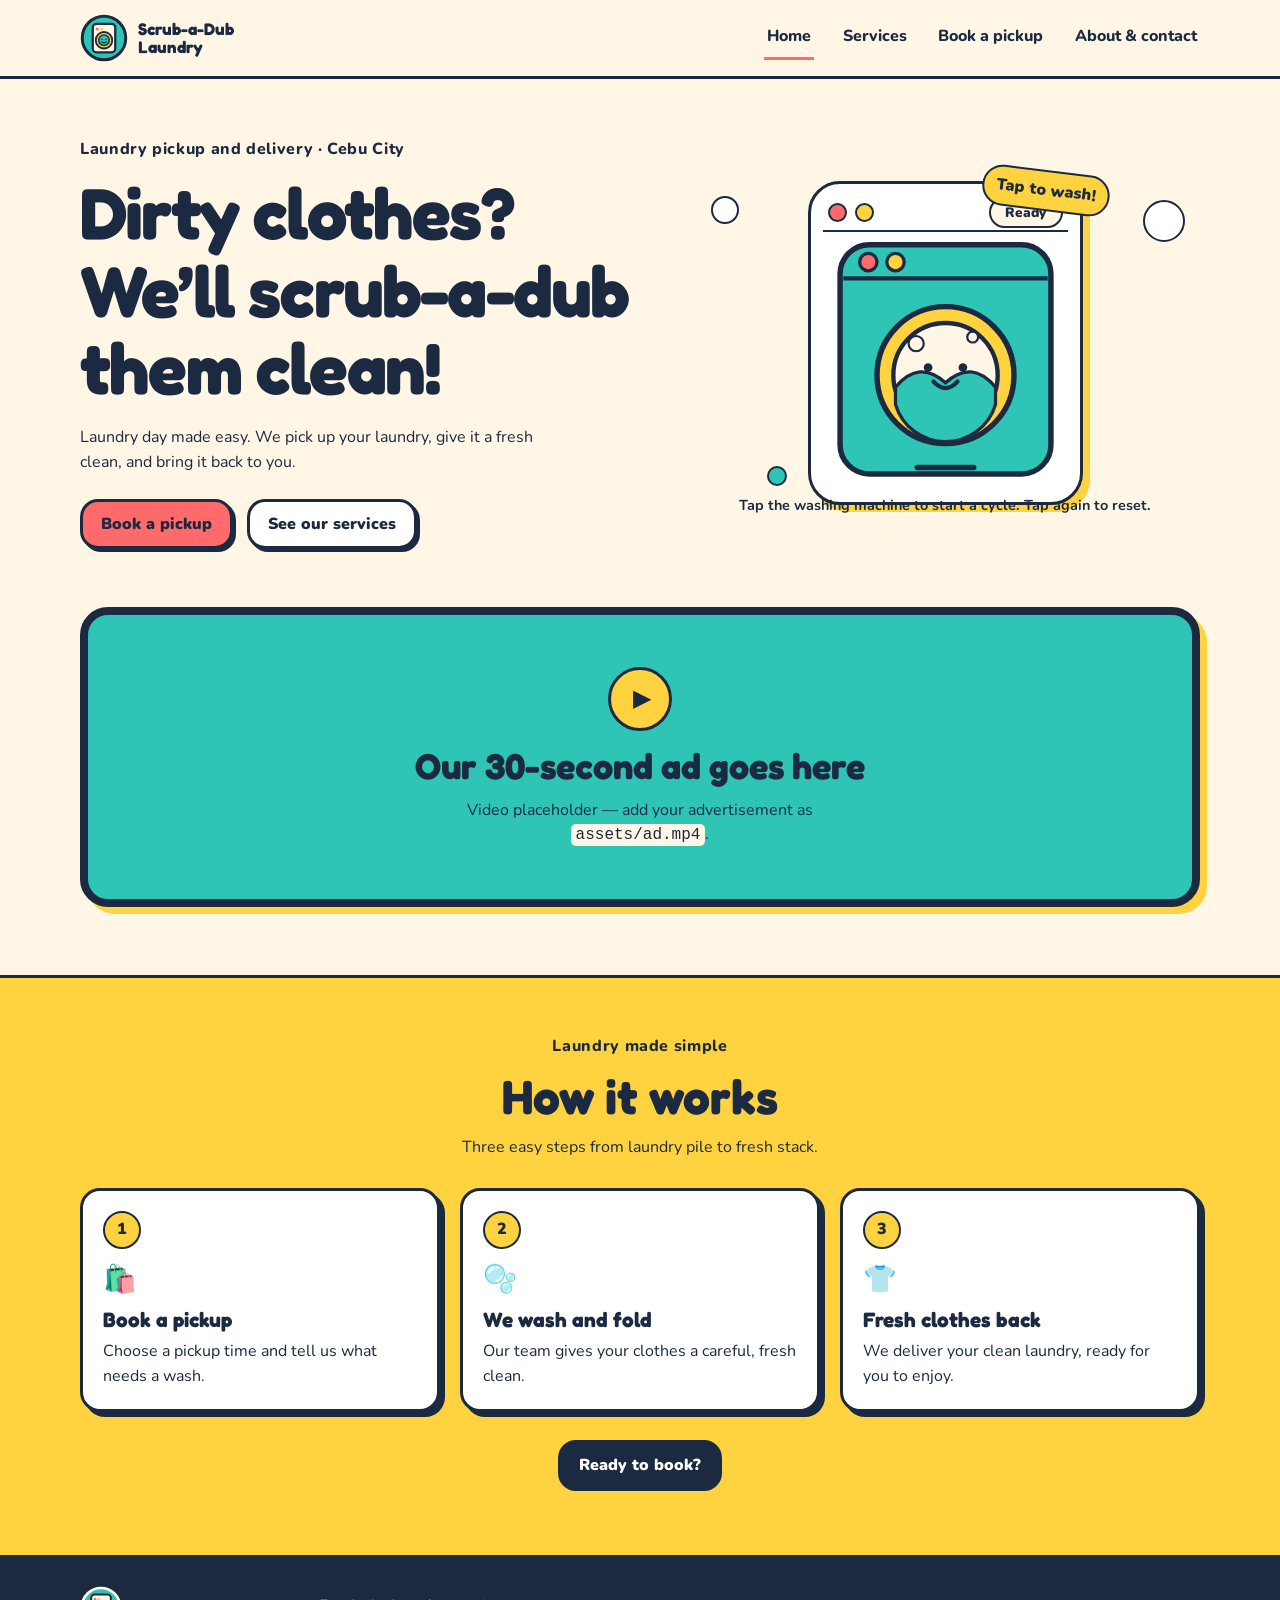
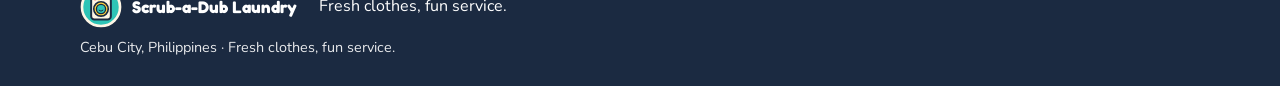
==== index.html @ 67db7f0e "added services page and the feature live price calculator" ====
<!doctype html>
<html lang="en">
<head>
  <meta charset="utf-8">
  <meta name="viewport" content="width=device-width, initial-scale=1">
  <meta name="theme-color" content="#fff6e5">
  <meta name="description" content="Laundry pickup and delivery in Cebu City. Fresh clothes, fun service.">
  <title>Scrub-a-Dub Laundry | Fresh clothes, fun service</title>
  <link rel="icon" href="assets/logo.svg" type="image/svg+xml">
  <link rel="preconnect" href="https://fonts.googleapis.com">
  <link rel="preconnect" href="https://fonts.gstatic.com" crossorigin>
  <link href="https://fonts.googleapis.com/css2?family=Fredoka:wght@500;600;700&family=Nunito:wght@400;600;700;800&display=swap" rel="stylesheet">
  <link rel="stylesheet" href="style.css">
  <link rel="stylesheet" href="https://pyscript.net/releases/2026.7.3/core.css">
  <script type="module" src="https://pyscript.net/releases/2026.7.3/core.js"></script>
</head>
<body>
  <a class="skip-link" href="#main">Skip to main content</a>
  <header class="site-header">
    <nav class="nav-wrap" aria-label="Main navigation">
      <a class="brand" href="index.html" aria-label="Scrub-a-Dub Laundry home">
        <svg class="brand-logo" viewBox="0 0 64 64" role="img" aria-labelledby="logo-title">
          <title id="logo-title">Smiling washing machine in a bubble</title>
          <circle cx="32" cy="32" r="29" fill="#2EC4B6" stroke="#1B2A41" stroke-width="4"/>
          <rect x="17" y="13" width="30" height="38" rx="5" fill="#FFF6E5" stroke="#1B2A41" stroke-width="3"/>
          <circle cx="23" cy="20" r="2" fill="#FF6B6B"/>
          <circle cx="29" cy="20" r="2" fill="#FFD23F"/>
          <circle cx="32" cy="35" r="11" fill="#FFD23F" stroke="#1B2A41" stroke-width="2.5"/>
          <circle cx="32" cy="35" r="7" fill="#2EC4B6" stroke="#1B2A41" stroke-width="2"/>
          <circle cx="29.5" cy="34" r="1" fill="#1B2A41"/><circle cx="34.5" cy="34" r="1" fill="#1B2A41"/>
          <path d="M29 37q3 3 6 0" fill="none" stroke="#1B2A41" stroke-width="1.5" stroke-linecap="round"/>
        </svg>
        <span>Scrub-a-Dub<br>Laundry</span>
      </a>
      <ul class="nav-links">
        <li><a class="current" aria-current="page" href="index.html">Home</a></li>
        <li><a href="services.html">Services</a></li>
        <li><a href="order.html">Book a pickup</a></li>
        <li><a href="about.html">About &amp; contact</a></li>
      </ul>
    </nav>
  </header>

  <main id="main">
    <section class="hero page-shell" aria-labelledby="hero-title">
      <div class="hero-copy">
        <p class="eyebrow">Laundry pickup and delivery · Cebu City</p>
        <h1 id="hero-title">Dirty clothes?<br>We’ll scrub-a-dub<br>them clean!</h1>
        <p class="hero-description">Laundry day made easy. We pick up your laundry, give it a fresh clean, and bring it back to you.</p>
        <div class="button-row">
          <a class="button button-coral" href="order.html">Book a pickup</a>
          <a class="button button-light" href="services.html">See our services</a>
        </div>
      </div>

      <div class="washer-area">
        <span class="bubble bubble-one" aria-hidden="true"></span>
        <span class="bubble bubble-two" aria-hidden="true"></span>
        <button class="washer-button" id="washer-button" type="button" aria-describedby="washer-help">
          <span class="washer-top"><span class="washer-dot dot-coral"></span><span class="washer-dot dot-yellow"></span><span class="washer-status" id="washer-status" aria-live="polite">Ready</span></span>
          <svg class="washer-art" viewBox="0 0 220 230" aria-hidden="true">
            <rect x="13" y="8" width="194" height="211" rx="27" fill="#2EC4B6" stroke="#1B2A41" stroke-width="5"/>
            <path d="M16 39h188" stroke="#1B2A41" stroke-width="4"/>
            <circle cx="39" cy="24" r="8" fill="#FF6B6B" stroke="#1B2A41" stroke-width="3"/>
            <circle cx="64" cy="24" r="8" fill="#FFD23F" stroke="#1B2A41" stroke-width="3"/>
            <circle cx="110" cy="128" r="63" fill="#FFD23F" stroke="#1B2A41" stroke-width="5"/>
            <circle class="washer-drum" cx="110" cy="128" r="48" fill="#FFF6E5" stroke="#1B2A41" stroke-width="4"/>
            <path d="M64 139q22-26 46-4 24-22 46 4v16a48 48 0 0 1-92 0z" fill="#2EC4B6" stroke="#1B2A41" stroke-width="3"/>
            <circle cx="94" cy="121" r="4" fill="#1B2A41"/><circle cx="126" cy="121" r="4" fill="#1B2A41"/>
            <path d="M99 134q11 12 22 0" fill="none" stroke="#1B2A41" stroke-width="4" stroke-linecap="round"/>
            <circle class="washer-bubble bubble-a" cx="83" cy="99" r="7" fill="#FFF6E5" stroke="#1B2A41" stroke-width="2"/>
            <circle class="washer-bubble bubble-b" cx="135" cy="93" r="5" fill="#FFF6E5" stroke="#1B2A41" stroke-width="2"/>
            <path d="M84 213h52" stroke="#1B2A41" stroke-width="5" stroke-linecap="round"/>
          </svg>
          <span class="washer-tap">Tap to wash!</span>
        </button>
        <p class="washer-help" id="washer-help">Tap the washing machine to start a cycle. Tap again to reset.</p>
        <span class="bubble bubble-three" aria-hidden="true"></span>
      </div>
    </section>

    <section class="video-section page-shell" aria-labelledby="video-title">
      <div class="video-placeholder">
        <!-- Replace this marked poster and placeholder with assets/ad.mp4 when the group video is ready. -->
        <div class="video-placeholder-content">
          <span class="play-icon" aria-hidden="true">▶</span>
          <h2 id="video-title">Our 30-second ad goes here</h2>
          <p>Video placeholder — add your advertisement as <code>assets/ad.mp4</code>.</p>
        </div>
      </div>
    </section>

    <section class="how-section" aria-labelledby="how-title">
      <div class="page-shell section-inner">
        <p class="eyebrow">Laundry made simple</p>
        <h2 id="how-title">How it works</h2>
        <p class="section-intro">Three easy steps from laundry pile to fresh stack.</p>
        <div class="step-grid">
          <article class="card step-card"><span class="step-number">1</span><span class="step-emoji" aria-hidden="true">🛍️</span><h3>Book a pickup</h3><p>Choose a pickup time and tell us what needs a wash.</p></article>
          <article class="card step-card"><span class="step-number">2</span><span class="step-emoji" aria-hidden="true">🫧</span><h3>We wash and fold</h3><p>Our team gives your clothes a careful, fresh clean.</p></article>
          <article class="card step-card"><span class="step-number">3</span><span class="step-emoji" aria-hidden="true">👕</span><h3>Fresh clothes back</h3><p>We deliver your clean laundry, ready for you to enjoy.</p></article>
        </div>
        <a class="button button-navy" href="order.html">Ready to book?</a>
      </div>
    </section>
  </main>

  <footer class="site-footer">
    <div class="page-shell footer-inner">
      <a class="brand footer-brand" href="index.html">
        <svg class="brand-logo" viewBox="0 0 64 64" role="img" aria-label="Scrub-a-Dub Laundry logo">
          <circle cx="32" cy="32" r="29" fill="#2EC4B6" stroke="#FFF6E5" stroke-width="4"/><rect x="17" y="13" width="30" height="38" rx="5" fill="#FFF6E5" stroke="#1B2A41" stroke-width="3"/><circle cx="23" cy="20" r="2" fill="#FF6B6B"/><circle cx="29" cy="20" r="2" fill="#FFD23F"/><circle cx="32" cy="35" r="11" fill="#FFD23F" stroke="#1B2A41" stroke-width="2.5"/><circle cx="32" cy="35" r="7" fill="#2EC4B6" stroke="#1B2A41" stroke-width="2"/><path d="M29 37q3 3 6 0" fill="none" stroke="#1B2A41" stroke-width="1.5" stroke-linecap="round"/>
        </svg><span>Scrub-a-Dub Laundry</span>
      </a>
      <p>Fresh clothes, fun service.</p>
      <p class="footer-note">Cebu City, Philippines · Fresh clothes, fun service.</p>
    </div>
  </footer>

  <script type="py" src="py/washing_machine.py" config="pyscript.toml"></script>
</body>
</html>
---- style.css ----
/* Shared Scrub-a-Dub Laundry styles. Keep this file beginner-friendly. */
:root {
  --cream: #FFF6E5;
  --teal: #2EC4B6;
  --yellow: #FFD23F;
  --coral: #FF6B6B;
  --navy: #1B2A41;
  --white: #FFFFFF;
  --line: 3px solid var(--navy);
  --shadow: 5px 5px 0 var(--navy);
  --heading-font: "Fredoka", "Trebuchet MS", sans-serif;
  --body-font: "Nunito", Arial, sans-serif;
}

* { box-sizing: border-box; }
html { scroll-behavior: smooth; }
body { margin: 0; color: var(--navy); background: var(--cream); font-family: var(--body-font); font-size: 1rem; line-height: 1.55; }
a { color: inherit; }
button, input, select, textarea { font: inherit; }
:focus-visible { outline: 3px dashed var(--navy); outline-offset: 4px; }
.page-shell { width: min(1120px, calc(100% - 40px)); margin-inline: auto; }
.skip-link { position: absolute; top: -60px; left: 12px; z-index: 10; padding: 10px 14px; background: var(--yellow); border: var(--line); border-radius: 10px; }
.skip-link:focus { top: 12px; }

.site-header { position: sticky; top: 0; z-index: 5; background: var(--cream); border-bottom: var(--line); }
.nav-wrap { width: min(1120px, calc(100% - 40px)); min-height: 76px; margin: auto; display: flex; align-items: center; justify-content: space-between; gap: 28px; }
.brand { display: inline-flex; align-items: center; gap: 10px; color: var(--navy); text-decoration: none; font: 700 1.05rem/1.1 var(--heading-font); }
.brand-logo { width: 48px; height: 48px; flex: none; }
.nav-links { display: flex; align-items: center; gap: clamp(10px, 2vw, 26px); margin: 0; padding: 0; list-style: none; }
.nav-links a { display: inline-block; padding: 8px 3px; text-decoration: none; font-weight: 800; border-bottom: 3px solid transparent; }
.nav-links a:hover, .nav-links a.current { border-color: var(--coral); }

h1, h2, h3, p { margin-top: 0; }
h1, h2, h3 { font-family: var(--heading-font); line-height: 1.08; }
h1 { margin-bottom: 18px; font-size: clamp(2.5rem, 6vw, 4.5rem); letter-spacing: -.025em; }
h2 { margin-bottom: 12px; font-size: clamp(2rem, 4vw, 3rem); }
h3 { margin-bottom: 8px; font-size: 1.3rem; }
.eyebrow { margin-bottom: 12px; font-weight: 800; letter-spacing: .04em; }
.hero { min-height: 480px; padding-block: 58px; display: grid; grid-template-columns: 1.05fr .95fr; align-items: center; gap: 48px; }
.hero-description { max-width: 480px; margin-bottom: 24px; }
.button-row { display: flex; flex-wrap: wrap; gap: 14px; }
.button { min-height: 48px; padding: 10px 18px; display: inline-flex; align-items: center; justify-content: center; border: var(--line); border-radius: 18px; box-shadow: 3px 3px 0 var(--navy); color: var(--navy); text-decoration: none; font-weight: 900; transition: transform 160ms ease, box-shadow 160ms ease; }
.button:hover { transform: translate(2px, 2px); box-shadow: 1px 1px 0 var(--navy); }
.button-coral { background: var(--coral); }
.button-light { background: var(--white); }
.button-navy { margin-top: 28px; color: var(--white); background: var(--navy); box-shadow: 3px 3px 0 var(--yellow); }

.washer-area { min-height: 350px; position: relative; display: grid; place-items: center; }
.washer-button { position: relative; width: min(275px, 80%); padding: 10px 12px 16px; overflow: visible; cursor: pointer; border: var(--line); border-radius: 32px; background: var(--white); box-shadow: 7px 7px 0 var(--yellow); color: var(--navy); }
.washer-button:hover { transform: translateY(-2px); }
.washer-top { height: 38px; display: flex; align-items: center; gap: 8px; padding-inline: 5px; border-bottom: 2px solid var(--navy); }
.washer-dot { width: 19px; height: 19px; border: 2px solid var(--navy); border-radius: 50%; }
.dot-coral { background: var(--coral); }.dot-yellow { background: var(--yellow); }
.washer-status { margin-left: auto; min-width: 74px; padding: 3px 9px; border: 2px solid var(--navy); border-radius: 99px; background: var(--cream); font-size: .85rem; font-weight: 900; }
.washer-art { display: block; width: 100%; max-height: 250px; margin-top: 4px; }
.washer-tap { position: absolute; top: -14px; right: -30px; padding: 6px 12px; transform: rotate(7deg); border: 2px solid var(--navy); border-radius: 99px; background: var(--yellow); font-weight: 900; }
.washer-help { position: absolute; bottom: 2px; width: 90%; margin: 0; text-align: center; font-size: .9rem; font-weight: 700; }
.bubble { position: absolute; width: 28px; height: 28px; border: 2px solid var(--navy); border-radius: 50%; background: var(--white); }
.bubble-one { top: 28px; left: 4%; }.bubble-two { top: 32px; right: 3%; width: 42px; height: 42px; }.bubble-three { bottom: 32px; left: 15%; width: 20px; height: 20px; background: var(--teal); }
.washer-button.is-running .washer-drum { transform-origin: 110px 128px; animation: spin 900ms linear infinite; }
.washer-button.is-running .washer-bubble { animation: rise 1200ms ease-in infinite; }
.washer-button.is-running .bubble-b { animation-delay: 400ms; }
.washer-button.is-done { animation: pop 420ms ease-out; }
@keyframes spin { to { transform: rotate(360deg); } }
@keyframes rise { from { opacity: 1; transform: translateY(8px); } to { opacity: 0; transform: translateY(-32px); } }
@keyframes pop { 50% { transform: scale(1.06); } }

.video-section { padding-bottom: 68px; }
.video-placeholder { min-height: 300px; display: grid; place-items: center; padding: 28px; border: 8px solid var(--navy); border-radius: 28px; background: var(--teal); box-shadow: 7px 7px 0 var(--yellow); text-align: center; }
.video-placeholder-content { max-width: 480px; }
.video-placeholder h2 { font-size: clamp(1.5rem, 3vw, 2.25rem); }
.video-placeholder p { margin-bottom: 0; }
.video-placeholder code { padding: 2px 5px; border-radius: 5px; background: var(--cream); }
.play-icon { width: 64px; height: 64px; margin: 0 auto 16px; display: grid; place-items: center; padding-left: 4px; border: var(--line); border-radius: 50%; background: var(--yellow); font-size: 1.5rem; }
.how-section { border-block: var(--line); background: var(--yellow); text-align: center; }
.section-inner { padding-block: 56px 64px; }
.section-intro { margin-bottom: 28px; }
.step-grid { display: grid; grid-template-columns: repeat(3, 1fr); gap: 20px; text-align: left; }
.card { border: var(--line); border-radius: 20px; background: var(--white); box-shadow: var(--shadow); }
.step-card { min-height: 220px; padding: 20px; }
.step-number { width: 38px; height: 38px; margin-bottom: 10px; display: grid; place-items: center; border: 2px solid var(--navy); border-radius: 50%; background: var(--yellow); font-weight: 900; }
.step-emoji { display: block; margin-bottom: 8px; font-size: 1.7rem; }
.step-card p { margin-bottom: 0; }
.site-footer { padding-block: 28px; color: var(--white); background: var(--navy); }
.footer-inner { display: grid; grid-template-columns: auto 1fr; align-items: center; gap: 8px 22px; }
.footer-brand { color: var(--white); }
.footer-brand .brand-logo { width: 42px; height: 42px; }
.footer-inner > p { margin: 0; }
.footer-note { grid-column: 1 / -1; font-size: .9rem; opacity: .9; }

/* Services page and receipt calculator */
.page-heading { padding-block: 54px 30px; text-align: center; }
.page-heading h1 { margin-bottom: 10px; font-size: clamp(2.6rem, 6vw, 4rem); }
.page-heading p:last-child { margin-bottom: 0; }
.services-section { padding-bottom: 64px; }
.service-grid { display: grid; grid-template-columns: repeat(4, 1fr); gap: 18px; }
.service-card { min-height: 190px; padding: 20px; }
.service-card:nth-child(1) { background: #9CE4DC; }
.service-card:nth-child(2) { background: #FFE889; }
.service-card:nth-child(3) { background: #FFB3B3; }
.service-card:nth-child(4) { background: var(--white); }
.service-icon { display: block; margin-bottom: 9px; font-size: 2rem; }
.service-card p { margin-bottom: 12px; }
.service-price { margin: 0; font-family: var(--heading-font); font-size: 1.15rem; font-weight: 700; }
.calculator-section { border-block: var(--line); background: var(--teal); }
.calculator-inner { padding-block: 52px 64px; }
.calculator-heading { margin-bottom: 28px; text-align: center; }
.calculator-heading p { margin-bottom: 0; }
.calculator-layout { display: grid; grid-template-columns: 1fr 1fr; gap: 22px; align-items: stretch; }
.calculator-form, .receipt-card { padding: 22px; border: var(--line); border-radius: 20px; box-shadow: var(--shadow); }
.calculator-form { background: var(--white); }
.form-field { margin-bottom: 15px; }
.form-field label { display: block; margin-bottom: 5px; font-weight: 800; }
.form-field input:not([type="checkbox"]), .form-field select { width: 100%; min-height: 44px; padding: 8px 11px; border: 2px solid var(--navy); border-radius: 10px; color: var(--navy); background: var(--white); }
.check-row { display: flex; align-items: center; gap: 9px; margin-block: 12px; font-weight: 800; }
.check-row input { width: 18px; height: 18px; accent-color: var(--navy); }
.receipt-card { background: var(--cream); }
.receipt-card h3 { margin-bottom: 18px; }
.receipt-line { display: flex; justify-content: space-between; gap: 14px; padding-block: 8px; border-bottom: 1px dashed var(--navy); }
.receipt-line strong { text-align: right; }
.receipt-total { margin-top: 7px; border-bottom: 0; font-family: var(--heading-font); font-size: 1.5rem; font-weight: 700; }
.calculator-note { margin: 15px 0 0; font-size: .9rem; }
.estimate-message { min-height: 1.5em; margin: 8px 0 0; color: #8B1E24; font-weight: 800; }
.services-cta { margin-top: 30px; text-align: center; }

@media (max-width: 760px) {
  .nav-wrap { padding-block: 10px; align-items: flex-start; flex-direction: column; gap: 6px; }
  .nav-links { width: 100%; gap: 8px 18px; flex-wrap: wrap; }
  .nav-links a { padding-block: 5px; font-size: .95rem; }
  .hero { min-height: 0; padding-block: 44px 32px; grid-template-columns: 1fr; gap: 10px; }
  .hero-copy { text-align: center; }
  .hero-description { margin-inline: auto; }
  .button-row { justify-content: center; }
  .washer-area { min-height: 330px; }
  .video-section { padding-bottom: 48px; }
  .video-placeholder { min-height: 250px; border-width: 6px; }
  .step-grid { grid-template-columns: 1fr; }
  .step-card { min-height: 0; }
  .service-grid { grid-template-columns: repeat(2, 1fr); }
  .calculator-layout { grid-template-columns: 1fr; }
}
@media (max-width: 420px) {
  .page-shell, .nav-wrap { width: min(100% - 28px, 1120px); }
  .brand { font-size: 1rem; }
  .nav-links { gap: 6px 12px; }
  .nav-links a { font-size: .88rem; }
  .washer-tap { right: -18px; }
  .footer-inner { grid-template-columns: 1fr; }
  .footer-note { grid-column: auto; }
  .service-grid { grid-template-columns: 1fr; }
  .service-card { min-height: 0; }
}
@media (prefers-reduced-motion: reduce) {
  *, *::before, *::after { scroll-behavior: auto !important; animation-duration: .01ms !important; animation-iteration-count: 1 !important; transition-duration: .01ms !important; }
}
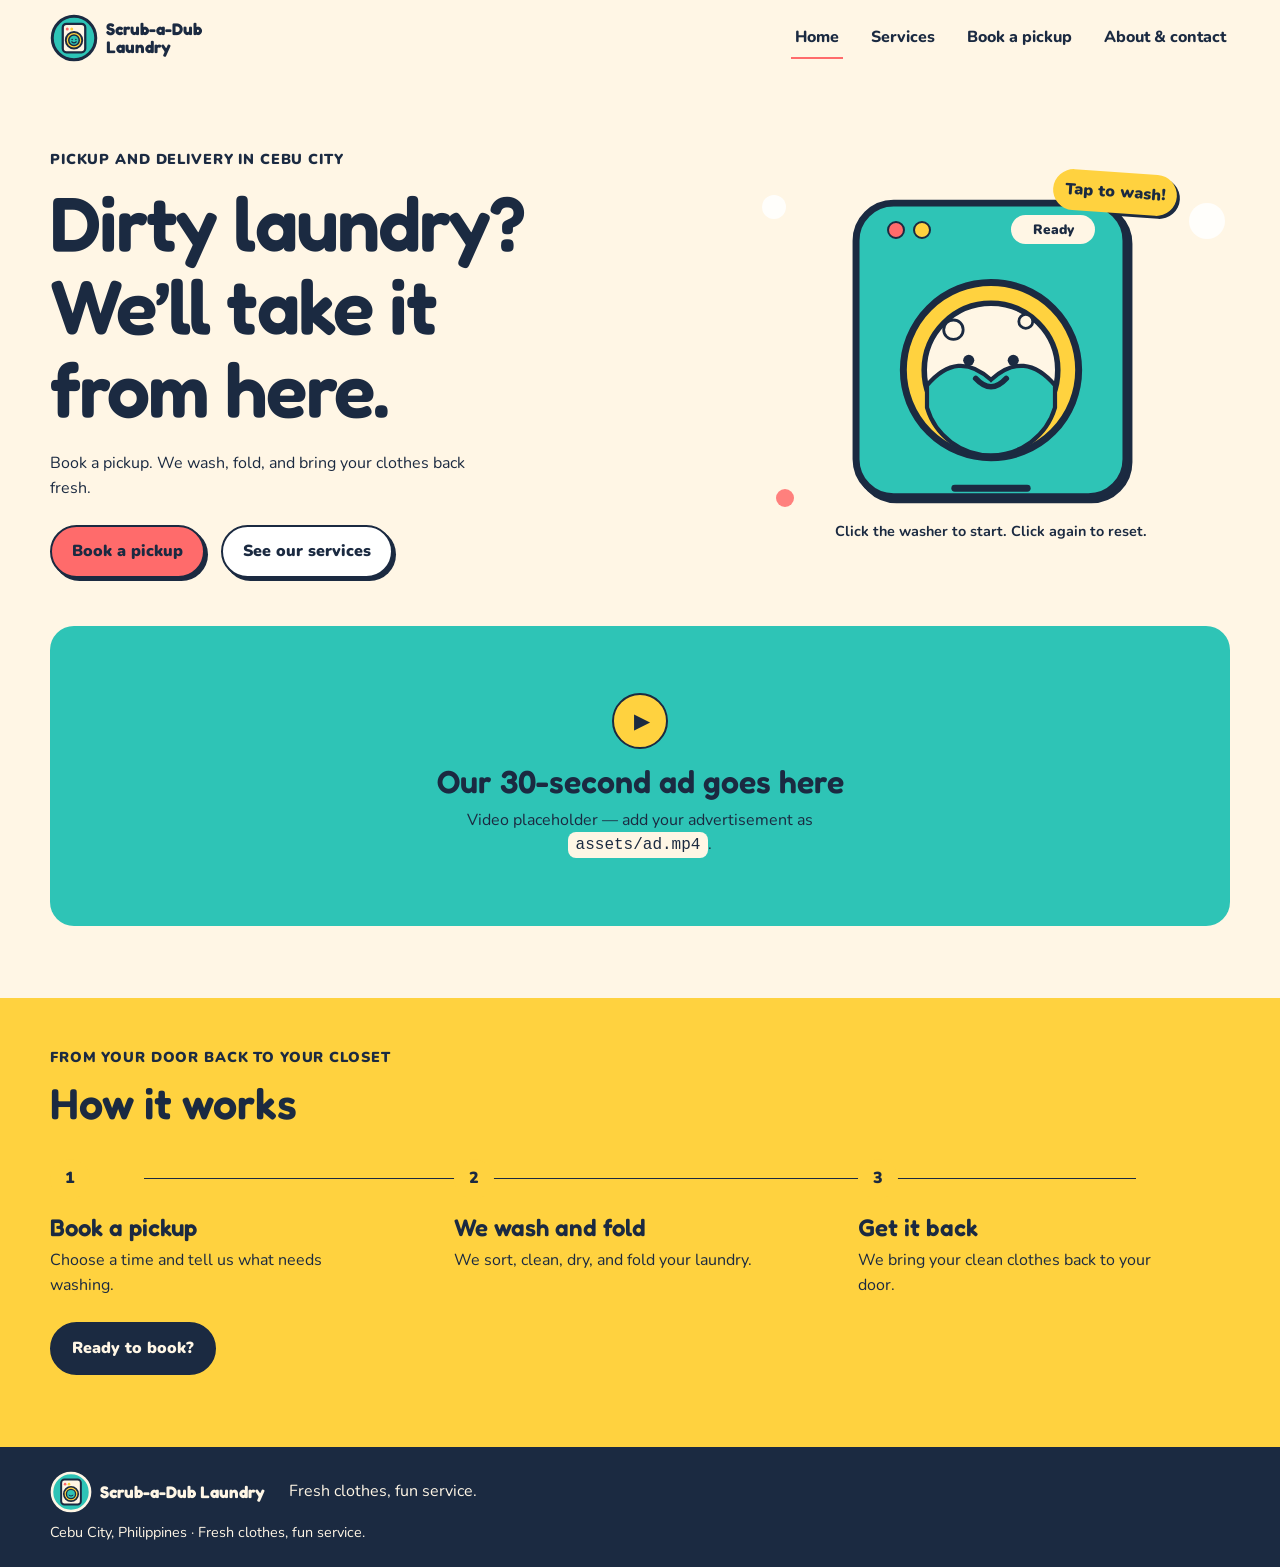
==== commit 53114b66: "Restyle home and services pages" ====
--- a/index.html
+++ b/index.html
@@ -44,9 +44,9 @@
   <main id="main">
     <section class="hero page-shell" aria-labelledby="hero-title">
       <div class="hero-copy">
-        <p class="eyebrow">Laundry pickup and delivery · Cebu City</p>
-        <h1 id="hero-title">Dirty clothes?<br>We’ll scrub-a-dub<br>them clean!</h1>
-        <p class="hero-description">Laundry day made easy. We pick up your laundry, give it a fresh clean, and bring it back to you.</p>
+        <p class="eyebrow">Pickup and delivery in Cebu City</p>
+        <h1 id="hero-title">Dirty laundry?<br>We’ll take it from here.</h1>
+        <p class="hero-description">Book a pickup. We wash, fold, and bring your clothes back fresh.</p>
         <div class="button-row">
           <a class="button button-coral" href="order.html">Book a pickup</a>
           <a class="button button-light" href="services.html">See our services</a>
@@ -59,22 +59,23 @@
         <button class="washer-button" id="washer-button" type="button" aria-describedby="washer-help">
           <span class="washer-top"><span class="washer-dot dot-coral"></span><span class="washer-dot dot-yellow"></span><span class="washer-status" id="washer-status" aria-live="polite">Ready</span></span>
           <svg class="washer-art" viewBox="0 0 220 230" aria-hidden="true">
-            <rect x="13" y="8" width="194" height="211" rx="27" fill="#2EC4B6" stroke="#1B2A41" stroke-width="5"/>
-            <path d="M16 39h188" stroke="#1B2A41" stroke-width="4"/>
-            <circle cx="39" cy="24" r="8" fill="#FF6B6B" stroke="#1B2A41" stroke-width="3"/>
-            <circle cx="64" cy="24" r="8" fill="#FFD23F" stroke="#1B2A41" stroke-width="3"/>
-            <circle cx="110" cy="128" r="63" fill="#FFD23F" stroke="#1B2A41" stroke-width="5"/>
-            <circle class="washer-drum" cx="110" cy="128" r="48" fill="#FFF6E5" stroke="#1B2A41" stroke-width="4"/>
-            <path d="M64 139q22-26 46-4 24-22 46 4v16a48 48 0 0 1-92 0z" fill="#2EC4B6" stroke="#1B2A41" stroke-width="3"/>
-            <circle cx="94" cy="121" r="4" fill="#1B2A41"/><circle cx="126" cy="121" r="4" fill="#1B2A41"/>
-            <path d="M99 134q11 12 22 0" fill="none" stroke="#1B2A41" stroke-width="4" stroke-linecap="round"/>
-            <circle class="washer-bubble bubble-a" cx="83" cy="99" r="7" fill="#FFF6E5" stroke="#1B2A41" stroke-width="2"/>
-            <circle class="washer-bubble bubble-b" cx="135" cy="93" r="5" fill="#FFF6E5" stroke="#1B2A41" stroke-width="2"/>
-            <path d="M84 213h52" stroke="#1B2A41" stroke-width="5" stroke-linecap="round"/>
+            <rect x="13" y="8" width="194" height="211" rx="27" fill="var(--teal)" stroke="var(--navy)" stroke-width="5"/>
+            <circle cx="110" cy="128" r="63" fill="var(--yellow)" stroke="var(--navy)" stroke-width="5"/>
+            <g class="washer-door">
+              <circle class="washer-drum" cx="110" cy="128" r="48" fill="var(--cream)" stroke="var(--navy)" stroke-width="4"/>
+              <path d="M64 139q22-26 46-4 24-22 46 4v16a48 48 0 0 1-92 0z" fill="var(--teal)" stroke="var(--navy)" stroke-width="3"/>
+              <circle cx="94" cy="121" r="4" fill="var(--navy)"/><circle cx="126" cy="121" r="4" fill="var(--navy)"/>
+              <path d="M99 134q11 12 22 0" fill="none" stroke="var(--navy)" stroke-width="4" stroke-linecap="round"/>
+              <circle class="washer-bubble bubble-a" cx="83" cy="99" r="7" fill="var(--cream)" stroke="var(--navy)" stroke-width="2"/>
+              <circle class="washer-bubble bubble-b" cx="135" cy="93" r="5" fill="var(--cream)" stroke="var(--navy)" stroke-width="2"/>
+              <path class="washer-clothes" d="M91 105l10-5 7 5 8-4 12 7-5 7-7-3-1 8H97l-1-8-7 2z" fill="var(--coral)" stroke="var(--navy)" stroke-width="2"/>
+            </g>
+            <path class="washer-shirt-out" d="M157 134l9 5 7-4 9 5-4 5-5-2v12h-14v-12l-5 2-3-5z" fill="var(--coral)" stroke="var(--navy)" stroke-width="2"/>
+            <path d="M84 213h52" stroke="var(--navy)" stroke-width="5" stroke-linecap="round"/>
           </svg>
           <span class="washer-tap">Tap to wash!</span>
         </button>
-        <p class="washer-help" id="washer-help">Tap the washing machine to start a cycle. Tap again to reset.</p>
+        <p class="washer-help" id="washer-help">Click the washer to start. Click again to reset.</p>
         <span class="bubble bubble-three" aria-hidden="true"></span>
       </div>
     </section>
@@ -91,15 +92,14 @@
     </section>
 
     <section class="how-section" aria-labelledby="how-title">
-      <div class="page-shell section-inner">
-        <p class="eyebrow">Laundry made simple</p>
+      <div class="page-shell how-inner">
+        <p class="eyebrow">From your door back to your closet</p>
         <h2 id="how-title">How it works</h2>
-        <p class="section-intro">Three easy steps from laundry pile to fresh stack.</p>
-        <div class="step-grid">
-          <article class="card step-card"><span class="step-number">1</span><span class="step-emoji" aria-hidden="true">🛍️</span><h3>Book a pickup</h3><p>Choose a pickup time and tell us what needs a wash.</p></article>
-          <article class="card step-card"><span class="step-number">2</span><span class="step-emoji" aria-hidden="true">🫧</span><h3>We wash and fold</h3><p>Our team gives your clothes a careful, fresh clean.</p></article>
-          <article class="card step-card"><span class="step-number">3</span><span class="step-emoji" aria-hidden="true">👕</span><h3>Fresh clothes back</h3><p>We deliver your clean laundry, ready for you to enjoy.</p></article>
-        </div>
+        <ol class="steps-list">
+          <li class="step-item"><span class="step-number">1</span><h3>Book a pickup</h3><p>Choose a time and tell us what needs washing.</p></li>
+          <li class="step-item"><span class="step-number">2</span><h3>We wash and fold</h3><p>We sort, clean, dry, and fold your laundry.</p></li>
+          <li class="step-item"><span class="step-number">3</span><h3>Get it back</h3><p>We bring your clean clothes back to your door.</p></li>
+        </ol>
         <a class="button button-navy" href="order.html">Ready to book?</a>
       </div>
     </section>
--- a/style.css
+++ b/style.css
@@ -1,155 +1,323 @@
-/* Shared Scrub-a-Dub Laundry styles. Keep this file beginner-friendly. */
+/* 1. Tokens */
 :root {
   --cream: #FFF6E5;
+  --navy: #1B2A41;
   --teal: #2EC4B6;
   --yellow: #FFD23F;
   --coral: #FF6B6B;
-  --navy: #1B2A41;
   --white: #FFFFFF;
-  --line: 3px solid var(--navy);
-  --shadow: 5px 5px 0 var(--navy);
+
+  --space-0: 0;
+  --space-1: .25rem;
+  --space-2: .5rem;
+  --space-3: .75rem;
+  --space-4: 1rem;
+  --space-5: 1.25rem;
+  --space-6: 1.5rem;
+  --space-7: 2rem;
+  --space-8: 3rem;
+  --space-9: 4.5rem;
+  --page-width: 1180px;
+  --nav-height: 4.75rem;
+  --service-row-height: 7rem;
+  --service-row-height-small: 6.25rem;
+  --step-marker-size: 2.5rem;
+  --step-marker-size-small: 1.125rem;
+  --step-line-offset: 1.1875rem;
+  --washer-top-height: 2.5rem;
+  --washer-dot-size: 1.125rem;
+  --toggle-width: 3rem;
+  --toggle-height: 1.75rem;
+  --toggle-thumb-size: 1.25rem;
+  --toggle-shift: 1.25rem;
+  --service-icon-size: 3rem;
+  --service-icon-size-small: 2.25rem;
+
+  --radius-sm: .5rem;
+  --radius-md: 1rem;
+  --radius-lg: 1.5rem;
+  --radius-pill: 999px;
+  --line-thin: 1px;
+  --line-strong: 2px;
+  --focus-width: 3px;
+  --shadow-x: 3px;
+  --shadow-y: 3px;
+
+  --duration-fast: 160ms;
+  --duration-medium: 280ms;
+  --duration-slow: 420ms;
+  --duration-cycle: 5200ms;
+  --duration-spin: 900ms;
+  --delay-spin: 1300ms;
+  --duration-rise: 1200ms;
+  --delay-rise: 1000ms;
+  --delay-rise-second: 1350ms;
+  --duration-drop: 650ms;
+  --delay-drop: 600ms;
+  --duration-idle-one: 5s;
+  --duration-idle-two: 6s;
+  --duration-idle-three: 4.8s;
+  --delay-idle-two: 800ms;
+  --delay-idle-three: 300ms;
+  --ease-spring: cubic-bezier(.34, 1.56, .64, 1);
+  --ease-standard: cubic-bezier(.2, .7, .2, 1);
+
   --heading-font: "Fredoka", "Trebuchet MS", sans-serif;
   --body-font: "Nunito", Arial, sans-serif;
 }
 
-* { box-sizing: border-box; }
+/* 2. Reset */
+*, *::before, *::after { box-sizing: border-box; }
 html { scroll-behavior: smooth; }
-body { margin: 0; color: var(--navy); background: var(--cream); font-family: var(--body-font); font-size: 1rem; line-height: 1.55; }
+body, h1, h2, h3, p, ol, ul { margin: 0; }
+button, input, select, textarea { font: inherit; }
+button { color: inherit; }
+img, svg { max-width: 100%; }
+
+/* 3. Base */
+body {
+  color: var(--navy);
+  background: var(--cream);
+  font-family: var(--body-font);
+  font-size: 1rem;
+  line-height: 1.55;
+}
 a { color: inherit; }
-button, input, select, textarea { font: inherit; }
-:focus-visible { outline: 3px dashed var(--navy); outline-offset: 4px; }
-.page-shell { width: min(1120px, calc(100% - 40px)); margin-inline: auto; }
-.skip-link { position: absolute; top: -60px; left: 12px; z-index: 10; padding: 10px 14px; background: var(--yellow); border: var(--line); border-radius: 10px; }
-.skip-link:focus { top: 12px; }
-
-.site-header { position: sticky; top: 0; z-index: 5; background: var(--cream); border-bottom: var(--line); }
-.nav-wrap { width: min(1120px, calc(100% - 40px)); min-height: 76px; margin: auto; display: flex; align-items: center; justify-content: space-between; gap: 28px; }
-.brand { display: inline-flex; align-items: center; gap: 10px; color: var(--navy); text-decoration: none; font: 700 1.05rem/1.1 var(--heading-font); }
+h1, h2, h3 { font-family: var(--heading-font); font-weight: 600; line-height: 1.08; }
+h1 { font-size: clamp(2.75rem, 6vw, 5rem); letter-spacing: -.025em; }
+h2 { font-size: clamp(1.8rem, 3.5vw, 2.7rem); }
+h3 { font-size: clamp(1.2rem, 2vw, 1.5rem); }
+p { max-width: 68ch; }
+code { font-family: Consolas, monospace; }
+:focus-visible { outline: var(--focus-width) solid var(--coral); outline-offset: var(--space-1); }
+
+/* 4. Layout */
+.page-shell { width: min(calc(100% - var(--space-7)), var(--page-width)); margin-inline: auto; }
+.grid-12 { display: grid; grid-template-columns: repeat(12, minmax(0, 1fr)); gap: var(--space-6); }
+.skip-link { position: absolute; top: calc(-1 * var(--space-9)); left: var(--space-4); z-index: 10; padding: var(--space-2) var(--space-4); background: var(--yellow); border-radius: var(--radius-sm); }
+.skip-link:focus { top: var(--space-3); }
+.site-header { position: sticky; top: var(--space-0); z-index: 5; background: var(--cream); }
+.nav-wrap { width: min(calc(100% - var(--space-7)), var(--page-width)); min-height: var(--nav-height); margin-inline: auto; display: flex; align-items: center; justify-content: space-between; gap: var(--space-6); }
+.brand { display: inline-flex; align-items: center; gap: var(--space-2); color: var(--navy); text-decoration: none; font: 700 1.05rem/1.1 var(--heading-font); }
 .brand-logo { width: 48px; height: 48px; flex: none; }
-.nav-links { display: flex; align-items: center; gap: clamp(10px, 2vw, 26px); margin: 0; padding: 0; list-style: none; }
-.nav-links a { display: inline-block; padding: 8px 3px; text-decoration: none; font-weight: 800; border-bottom: 3px solid transparent; }
+.nav-links { display: flex; align-items: center; gap: clamp(var(--space-3), 2vw, var(--space-6)); padding: var(--space-0); list-style: none; }
+.nav-links a { display: inline-block; padding: var(--space-2) var(--space-1); text-decoration: none; font-weight: 800; border-bottom: var(--line-strong) solid transparent; }
 .nav-links a:hover, .nav-links a.current { border-color: var(--coral); }
-
-h1, h2, h3, p { margin-top: 0; }
-h1, h2, h3 { font-family: var(--heading-font); line-height: 1.08; }
-h1 { margin-bottom: 18px; font-size: clamp(2.5rem, 6vw, 4.5rem); letter-spacing: -.025em; }
-h2 { margin-bottom: 12px; font-size: clamp(2rem, 4vw, 3rem); }
-h3 { margin-bottom: 8px; font-size: 1.3rem; }
-.eyebrow { margin-bottom: 12px; font-weight: 800; letter-spacing: .04em; }
-.hero { min-height: 480px; padding-block: 58px; display: grid; grid-template-columns: 1.05fr .95fr; align-items: center; gap: 48px; }
-.hero-description { max-width: 480px; margin-bottom: 24px; }
-.button-row { display: flex; flex-wrap: wrap; gap: 14px; }
-.button { min-height: 48px; padding: 10px 18px; display: inline-flex; align-items: center; justify-content: center; border: var(--line); border-radius: 18px; box-shadow: 3px 3px 0 var(--navy); color: var(--navy); text-decoration: none; font-weight: 900; transition: transform 160ms ease, box-shadow 160ms ease; }
-.button:hover { transform: translate(2px, 2px); box-shadow: 1px 1px 0 var(--navy); }
+.hero { min-height: 520px; padding-block: var(--space-9) var(--space-8); display: grid; grid-template-columns: repeat(12, minmax(0, 1fr)); align-items: center; gap: var(--space-6); }
+.hero-copy { grid-column: 1 / span 7; text-align: left; }
+.hero-copy h1 { max-width: 11ch; margin-bottom: var(--space-5); }
+.hero-description { max-width: 42ch; margin-bottom: var(--space-6); }
+.washer-area { grid-column: 8 / span 5; min-height: 400px; position: relative; display: flex; flex-direction: column; align-items: center; justify-content: center; gap: var(--space-2); padding-block: var(--space-4); }
+.video-section { padding-bottom: var(--space-9); }
+.how-section { padding-block: var(--space-8) var(--space-9); background: var(--yellow); }
+.how-inner { text-align: left; }
+.steps-list { position: relative; display: grid; grid-template-columns: repeat(12, minmax(0, 1fr)); gap: var(--space-7); margin-top: var(--space-7); padding: var(--space-0); list-style: none; }
+.steps-list::before { content: ""; position: absolute; top: var(--step-line-offset); left: 8%; right: 8%; height: var(--line-thin); background: var(--navy); }
+.step-item { position: relative; z-index: 1; grid-column: span 4; }
+.step-number { width: var(--step-marker-size); height: var(--step-marker-size); margin-bottom: var(--space-4); display: grid; place-items: center; border-radius: var(--radius-pill); background: var(--yellow); font-weight: 900; }
+.step-item h3 { margin-bottom: var(--space-2); }
+.step-item p { max-width: 30ch; }
+.site-footer { padding-block: var(--space-6); color: var(--cream); background: var(--navy); }
+.footer-inner { display: grid; grid-template-columns: auto 1fr; align-items: center; gap: var(--space-2) var(--space-6); }
+.footer-brand { color: var(--cream); }
+.footer-brand .brand-logo { width: 42px; height: 42px; }
+.footer-note { grid-column: 1 / -1; font-size: .9rem; }
+
+/* 5. Components */
+.eyebrow { margin-bottom: var(--space-3); color: var(--navy); font-size: .9rem; font-weight: 900; letter-spacing: .06em; text-transform: uppercase; }
+.button-row { display: flex; flex-wrap: wrap; gap: var(--space-4); }
+.button {
+  min-height: 48px;
+  padding: var(--space-3) var(--space-5);
+  display: inline-flex;
+  align-items: center;
+  justify-content: center;
+  border: var(--line-strong) solid var(--navy);
+  border-radius: var(--radius-pill);
+  box-shadow: var(--shadow-x) var(--shadow-y) var(--navy);
+  color: var(--navy);
+  background: var(--white);
+  text-decoration: none;
+  font-weight: 900;
+  transition: transform var(--duration-fast) var(--ease-spring);
+}
 .button-coral { background: var(--coral); }
 .button-light { background: var(--white); }
-.button-navy { margin-top: 28px; color: var(--white); background: var(--navy); box-shadow: 3px 3px 0 var(--yellow); }
-
-.washer-area { min-height: 350px; position: relative; display: grid; place-items: center; }
-.washer-button { position: relative; width: min(275px, 80%); padding: 10px 12px 16px; overflow: visible; cursor: pointer; border: var(--line); border-radius: 32px; background: var(--white); box-shadow: 7px 7px 0 var(--yellow); color: var(--navy); }
-.washer-button:hover { transform: translateY(-2px); }
-.washer-top { height: 38px; display: flex; align-items: center; gap: 8px; padding-inline: 5px; border-bottom: 2px solid var(--navy); }
-.washer-dot { width: 19px; height: 19px; border: 2px solid var(--navy); border-radius: 50%; }
-.dot-coral { background: var(--coral); }.dot-yellow { background: var(--yellow); }
-.washer-status { margin-left: auto; min-width: 74px; padding: 3px 9px; border: 2px solid var(--navy); border-radius: 99px; background: var(--cream); font-size: .85rem; font-weight: 900; }
-.washer-art { display: block; width: 100%; max-height: 250px; margin-top: 4px; }
-.washer-tap { position: absolute; top: -14px; right: -30px; padding: 6px 12px; transform: rotate(7deg); border: 2px solid var(--navy); border-radius: 99px; background: var(--yellow); font-weight: 900; }
-.washer-help { position: absolute; bottom: 2px; width: 90%; margin: 0; text-align: center; font-size: .9rem; font-weight: 700; }
-.bubble { position: absolute; width: 28px; height: 28px; border: 2px solid var(--navy); border-radius: 50%; background: var(--white); }
-.bubble-one { top: 28px; left: 4%; }.bubble-two { top: 32px; right: 3%; width: 42px; height: 42px; }.bubble-three { bottom: 32px; left: 15%; width: 20px; height: 20px; background: var(--teal); }
-.washer-button.is-running .washer-drum { transform-origin: 110px 128px; animation: spin 900ms linear infinite; }
-.washer-button.is-running .washer-bubble { animation: rise 1200ms ease-in infinite; }
-.washer-button.is-running .bubble-b { animation-delay: 400ms; }
-.washer-button.is-done { animation: pop 420ms ease-out; }
-@keyframes spin { to { transform: rotate(360deg); } }
-@keyframes rise { from { opacity: 1; transform: translateY(8px); } to { opacity: 0; transform: translateY(-32px); } }
-@keyframes pop { 50% { transform: scale(1.06); } }
-
-.video-section { padding-bottom: 68px; }
-.video-placeholder { min-height: 300px; display: grid; place-items: center; padding: 28px; border: 8px solid var(--navy); border-radius: 28px; background: var(--teal); box-shadow: 7px 7px 0 var(--yellow); text-align: center; }
-.video-placeholder-content { max-width: 480px; }
-.video-placeholder h2 { font-size: clamp(1.5rem, 3vw, 2.25rem); }
-.video-placeholder p { margin-bottom: 0; }
-.video-placeholder code { padding: 2px 5px; border-radius: 5px; background: var(--cream); }
-.play-icon { width: 64px; height: 64px; margin: 0 auto 16px; display: grid; place-items: center; padding-left: 4px; border: var(--line); border-radius: 50%; background: var(--yellow); font-size: 1.5rem; }
-.how-section { border-block: var(--line); background: var(--yellow); text-align: center; }
-.section-inner { padding-block: 56px 64px; }
-.section-intro { margin-bottom: 28px; }
-.step-grid { display: grid; grid-template-columns: repeat(3, 1fr); gap: 20px; text-align: left; }
-.card { border: var(--line); border-radius: 20px; background: var(--white); box-shadow: var(--shadow); }
-.step-card { min-height: 220px; padding: 20px; }
-.step-number { width: 38px; height: 38px; margin-bottom: 10px; display: grid; place-items: center; border: 2px solid var(--navy); border-radius: 50%; background: var(--yellow); font-weight: 900; }
-.step-emoji { display: block; margin-bottom: 8px; font-size: 1.7rem; }
-.step-card p { margin-bottom: 0; }
-.site-footer { padding-block: 28px; color: var(--white); background: var(--navy); }
-.footer-inner { display: grid; grid-template-columns: auto 1fr; align-items: center; gap: 8px 22px; }
-.footer-brand { color: var(--white); }
-.footer-brand .brand-logo { width: 42px; height: 42px; }
-.footer-inner > p { margin: 0; }
-.footer-note { grid-column: 1 / -1; font-size: .9rem; opacity: .9; }
-
-/* Services page and receipt calculator */
-.page-heading { padding-block: 54px 30px; text-align: center; }
-.page-heading h1 { margin-bottom: 10px; font-size: clamp(2.6rem, 6vw, 4rem); }
-.page-heading p:last-child { margin-bottom: 0; }
-.services-section { padding-bottom: 64px; }
-.service-grid { display: grid; grid-template-columns: repeat(4, 1fr); gap: 18px; }
-.service-card { min-height: 190px; padding: 20px; }
-.service-card:nth-child(1) { background: #9CE4DC; }
-.service-card:nth-child(2) { background: #FFE889; }
-.service-card:nth-child(3) { background: #FFB3B3; }
-.service-card:nth-child(4) { background: var(--white); }
-.service-icon { display: block; margin-bottom: 9px; font-size: 2rem; }
-.service-card p { margin-bottom: 12px; }
-.service-price { margin: 0; font-family: var(--heading-font); font-size: 1.15rem; font-weight: 700; }
-.calculator-section { border-block: var(--line); background: var(--teal); }
-.calculator-inner { padding-block: 52px 64px; }
-.calculator-heading { margin-bottom: 28px; text-align: center; }
-.calculator-heading p { margin-bottom: 0; }
-.calculator-layout { display: grid; grid-template-columns: 1fr 1fr; gap: 22px; align-items: stretch; }
-.calculator-form, .receipt-card { padding: 22px; border: var(--line); border-radius: 20px; box-shadow: var(--shadow); }
-.calculator-form { background: var(--white); }
-.form-field { margin-bottom: 15px; }
-.form-field label { display: block; margin-bottom: 5px; font-weight: 800; }
-.form-field input:not([type="checkbox"]), .form-field select { width: 100%; min-height: 44px; padding: 8px 11px; border: 2px solid var(--navy); border-radius: 10px; color: var(--navy); background: var(--white); }
-.check-row { display: flex; align-items: center; gap: 9px; margin-block: 12px; font-weight: 800; }
-.check-row input { width: 18px; height: 18px; accent-color: var(--navy); }
-.receipt-card { background: var(--cream); }
-.receipt-card h3 { margin-bottom: 18px; }
-.receipt-line { display: flex; justify-content: space-between; gap: 14px; padding-block: 8px; border-bottom: 1px dashed var(--navy); }
+.button-navy { margin-top: var(--space-6); color: var(--cream); background: var(--navy); box-shadow: var(--shadow-x) var(--shadow-y) var(--yellow); }
+.button:hover { transform: translateY(calc(-1 * var(--space-1))) rotate(-1deg); }
+.button:active { transform: scale(.96); box-shadow: var(--space-1) var(--space-1) var(--navy); }
+
+.washer-button {
+  position: relative;
+  width: min(340px, 88%);
+  padding: var(--space-0);
+  overflow: visible;
+  cursor: pointer;
+  border: 0;
+  border-radius: var(--space-0);
+  background: transparent;
+  filter: drop-shadow(var(--shadow-x) var(--shadow-y) 0 var(--navy));
+  color: var(--navy);
+  transition: transform var(--duration-fast) var(--ease-spring);
+}
+.washer-button:hover { transform: translateY(calc(-1 * var(--space-1))); }
+.washer-button:active { transform: scale(.98); }
+.washer-top { position: absolute; top: 8%; left: 17%; z-index: 1; width: 66%; height: var(--washer-top-height); display: flex; align-items: center; gap: var(--space-2); padding-inline: var(--space-2); }
+.washer-dot { width: var(--washer-dot-size); height: var(--washer-dot-size); border: var(--line-strong) solid var(--navy); border-radius: var(--radius-pill); }
+.dot-coral { background: var(--coral); }
+.dot-yellow { background: var(--yellow); }
+.washer-status { margin-left: auto; min-width: 84px; padding: var(--space-1) var(--space-3); border-radius: var(--radius-pill); background: var(--cream); font-size: .85rem; font-weight: 900; }
+.washer-art { display: block; width: 100%; max-height: 320px; margin-top: var(--space-2); }
+.washer-tap { position: absolute; top: calc(-1 * var(--space-3)); right: calc(-1 * var(--space-4)); padding: var(--space-2) var(--space-3); transform: rotate(4deg); border-radius: var(--radius-pill); background: var(--yellow); font-weight: 900; }
+.washer-help { width: 100%; margin: var(--space-0); text-align: center; font-size: .9rem; font-weight: 700; }
+.bubble { position: absolute; width: 24px; height: 24px; border-radius: var(--radius-pill); background: var(--white); opacity: .85; }
+.washer-button .washer-door { transform-box: fill-box; transform-origin: center; }
+.washer-clothes, .washer-shirt-out { opacity: 0; transform-box: fill-box; transform-origin: center; }
+.washer-button:hover:not(.is-running) .washer-door { animation: door-wiggle var(--duration-medium) var(--ease-spring); }
+.washer-button.is-running { cursor: progress; }
+.washer-button.is-running .washer-door { animation: door-cycle var(--duration-cycle) var(--ease-standard) both; }
+.washer-button.is-running .washer-drum { transform-box: fill-box; transform-origin: center; animation: drum-spin var(--duration-spin) linear var(--delay-spin) 4; }
+.washer-button.is-running .washer-bubble { animation: washer-bubble-rise var(--duration-rise) var(--ease-standard) var(--delay-rise) 3; }
+.washer-button.is-running .bubble-b { animation-delay: var(--delay-rise-second); }
+.washer-button.is-running .washer-clothes { animation: clothes-drop var(--duration-drop) var(--ease-spring) var(--delay-drop) both; }
+.washer-button.is-done { animation: done-pop var(--duration-slow) var(--ease-spring); }
+.washer-button.is-done .washer-shirt-out { animation: shirt-flop var(--duration-slow) var(--ease-spring) both; }
+
+.video-placeholder { min-height: 300px; padding: var(--space-7); display: grid; place-items: center; border-radius: var(--radius-lg); background: var(--teal); text-align: center; }
+.video-placeholder-content { max-width: 48ch; }
+.video-placeholder h2 { margin-bottom: var(--space-2); font-size: clamp(1.5rem, 3vw, 2rem); }
+.video-placeholder p { margin-bottom: var(--space-0); }
+.video-placeholder code { padding: var(--space-1) var(--space-2); border-radius: var(--radius-sm); background: var(--cream); }
+.play-icon { width: 56px; height: 56px; margin: 0 auto var(--space-4); display: grid; place-items: center; padding-left: var(--space-1); border: var(--line-strong) solid var(--navy); border-radius: var(--radius-pill); background: var(--yellow); font-size: 1.3rem; }
+
+/* 6. Pages */
+.page-heading { padding-block: var(--space-8) var(--space-6); text-align: left; }
+.page-heading h1 { margin-bottom: var(--space-3); font-size: clamp(2.5rem, 5vw, 4rem); }
+.page-heading p:last-child { margin-bottom: var(--space-0); }
+.services-section { padding-bottom: var(--space-9); }
+.service-list { display: grid; }
+.service-row {
+  min-height: var(--service-row-height);
+  display: grid;
+  grid-template-columns: 1fr 8fr 3fr;
+  align-items: center;
+  gap: var(--space-4);
+  padding-block: var(--space-5);
+  border-bottom: var(--line-thin) solid var(--navy);
+}
+.service-row:first-child { border-top: var(--line-thin) solid var(--navy); }
+.service-icon { width: var(--service-icon-size); height: var(--service-icon-size); color: var(--navy); transition: transform var(--duration-fast) var(--ease-spring); }
+.service-row:hover .service-icon { transform: translateX(var(--space-2)) rotate(-4deg); }
+.service-details h2 { margin-bottom: var(--space-1); font-size: clamp(1.3rem, 2.4vw, 1.7rem); }
+.service-details p { margin-bottom: var(--space-0); }
+.service-price { justify-self: end; color: var(--navy); font-family: var(--heading-font); font-size: clamp(1.2rem, 2.5vw, 1.6rem); font-weight: 600; white-space: nowrap; transition: transform var(--duration-fast) var(--ease-spring); }
+.service-row:hover .service-price { transform: translateX(calc(-1 * var(--space-2))); }
+
+.calculator-section { padding-block: var(--space-8) var(--space-9); background: var(--teal); }
+.calculator-inner { display: grid; grid-template-columns: repeat(12, minmax(0, 1fr)); gap: var(--space-6); align-items: start; }
+.calculator-heading { grid-column: 1 / -1; margin-bottom: var(--space-2); }
+.calculator-heading h2 { margin-bottom: var(--space-2); }
+.calculator-heading p:last-child { margin-bottom: var(--space-0); }
+.calculator-layout { grid-column: 1 / -1; display: grid; grid-template-columns: repeat(12, minmax(0, 1fr)); gap: var(--space-6); align-items: start; }
+.calculator-form { grid-column: 1 / span 7; padding: var(--space-5) 0; }
+.form-field { margin-bottom: var(--space-5); }
+.form-field label { display: block; margin-bottom: var(--space-2); font-weight: 800; }
+.form-field input:not([type="checkbox"]), .form-field select {
+  width: 100%;
+  min-height: 48px;
+  padding: var(--space-2) var(--space-3);
+  border: 0;
+  border-bottom: var(--line-thin) solid var(--navy);
+  border-radius: var(--radius-sm) var(--radius-sm) var(--space-0) var(--space-0);
+  color: var(--navy);
+  background: var(--cream);
+}
+.form-field input:focus-visible, .form-field select:focus-visible { outline: var(--focus-width) solid var(--coral); outline-offset: var(--space-1); }
+.check-row { position: relative; display: flex; align-items: center; gap: var(--space-3); margin-block: var(--space-3); font-weight: 800; cursor: pointer; }
+.check-row input { position: absolute; width: 1px; height: 1px; opacity: 0; }
+.toggle-visual { width: var(--toggle-width); height: var(--toggle-height); flex: none; position: relative; border-radius: var(--radius-pill); background: var(--cream); }
+.toggle-visual::after { content: ""; position: absolute; top: var(--space-1); left: var(--space-1); width: var(--toggle-thumb-size); height: var(--toggle-thumb-size); border-radius: var(--radius-pill); background: var(--navy); transition: transform var(--duration-medium) var(--ease-spring); }
+.check-row input:checked + .toggle-visual { background: var(--yellow); }
+.check-row input:checked + .toggle-visual::after { transform: translateX(var(--toggle-shift)); }
+.check-row input:focus-visible + .toggle-visual { outline: var(--focus-width) solid var(--coral); outline-offset: var(--space-1); }
+.receipt-card { grid-column: 8 / span 5; padding-block: var(--space-5); }
+.receipt-card h3 { margin-bottom: var(--space-4); }
+.receipt-line { display: flex; justify-content: space-between; gap: var(--space-4); padding-block: var(--space-3); border-bottom: var(--line-thin) solid var(--navy); opacity: 0; animation: receipt-in var(--duration-medium) var(--ease-standard) forwards; }
+.receipt-line:nth-of-type(2) { animation-delay: calc(var(--duration-fast) * 1); }
+.receipt-line:nth-of-type(3) { animation-delay: calc(var(--duration-fast) * 2); }
+.receipt-line:nth-of-type(4) { animation-delay: calc(var(--duration-fast) * 3); }
+.receipt-line:nth-of-type(5) { animation-delay: calc(var(--duration-fast) * 4); }
 .receipt-line strong { text-align: right; }
-.receipt-total { margin-top: 7px; border-bottom: 0; font-family: var(--heading-font); font-size: 1.5rem; font-weight: 700; }
-.calculator-note { margin: 15px 0 0; font-size: .9rem; }
-.estimate-message { min-height: 1.5em; margin: 8px 0 0; color: #8B1E24; font-weight: 800; }
-.services-cta { margin-top: 30px; text-align: center; }
+.receipt-total { margin-top: var(--space-2); border-bottom: 0; font-family: var(--heading-font); font-size: 1.45rem; font-weight: 600; }
+.calculator-note { margin-top: var(--space-4); font-size: .9rem; }
+.estimate-message { min-height: 1.5em; margin-top: var(--space-2); color: var(--navy); font-weight: 800; }
+.services-cta { grid-column: 1 / -1; margin-top: var(--space-3); }
+
+/* 7. Utilities */
+/* 8. Motion */
+@keyframes door-wiggle { 30% { transform: rotate(-2deg); } 70% { transform: rotate(2deg); } }
+@keyframes door-cycle { 0%, 5% { transform: rotateY(0); } 12%, 17% { transform: rotateY(-65deg); } 23%, 100% { transform: rotateY(0); } }
+@keyframes drum-spin { to { transform: rotate(360deg); } }
+@keyframes washer-bubble-rise { from { opacity: 1; transform: translateY(var(--space-2)); } to { opacity: 0; transform: translateY(calc(-1 * var(--space-8))); } }
+@keyframes clothes-drop { from { opacity: 0; transform: translateY(calc(-1 * var(--space-6))); } to { opacity: 1; transform: translateY(var(--space-2)); } }
+@keyframes shirt-flop { 0% { opacity: 0; transform: translateY(calc(-1 * var(--space-2))) rotate(-20deg); } 100% { opacity: 1; transform: translateY(var(--space-6)) rotate(12deg); } }
+@keyframes done-pop { 50% { transform: scale(1.04); } }
+@keyframes idle-bob { 50% { transform: translateY(calc(-1 * var(--space-3))); } }
+@keyframes receipt-in { from { opacity: 0; transform: translateY(var(--space-2)); } to { opacity: 1; transform: translateY(var(--space-0)); } }
+@keyframes nav-wobble { 35% { transform: rotate(-2deg); } 70% { transform: rotate(2deg); } }
+.bubble-one { top: 8%; left: 2%; animation: idle-bob var(--duration-idle-one) var(--ease-standard) infinite; }
+.bubble-two { top: 10%; right: 1%; width: var(--service-icon-size-small); height: var(--service-icon-size-small); animation: idle-bob var(--duration-idle-two) var(--ease-standard) var(--delay-idle-two) infinite; }
+.bubble-three { bottom: 14%; left: 5%; width: var(--step-marker-size-small); height: var(--step-marker-size-small); background: var(--coral); animation: idle-bob var(--duration-idle-three) var(--ease-standard) var(--delay-idle-three) infinite; }
+.nav-links a:hover { animation: nav-wobble var(--duration-medium) var(--ease-spring); }
 
 @media (max-width: 760px) {
-  .nav-wrap { padding-block: 10px; align-items: flex-start; flex-direction: column; gap: 6px; }
-  .nav-links { width: 100%; gap: 8px 18px; flex-wrap: wrap; }
-  .nav-links a { padding-block: 5px; font-size: .95rem; }
-  .hero { min-height: 0; padding-block: 44px 32px; grid-template-columns: 1fr; gap: 10px; }
-  .hero-copy { text-align: center; }
-  .hero-description { margin-inline: auto; }
-  .button-row { justify-content: center; }
-  .washer-area { min-height: 330px; }
-  .video-section { padding-bottom: 48px; }
-  .video-placeholder { min-height: 250px; border-width: 6px; }
-  .step-grid { grid-template-columns: 1fr; }
-  .step-card { min-height: 0; }
-  .service-grid { grid-template-columns: repeat(2, 1fr); }
-  .calculator-layout { grid-template-columns: 1fr; }
-}
-@media (max-width: 420px) {
-  .page-shell, .nav-wrap { width: min(100% - 28px, 1120px); }
+  .page-shell, .nav-wrap { width: min(calc(100% - var(--space-6)), var(--page-width)); }
+  .nav-wrap { min-height: 0; padding-block: var(--space-3); align-items: flex-start; flex-direction: column; gap: var(--space-2); }
+  .nav-links { width: 100%; flex-wrap: wrap; gap: var(--space-2) var(--space-5); }
+  .nav-links a { padding-block: var(--space-1); font-size: .95rem; }
+  .hero { min-height: 0; padding-block: var(--space-8) var(--space-6); row-gap: var(--space-3); }
+  .hero-copy { grid-column: 1 / -1; }
+  .hero-copy h1 { max-width: 12ch; }
+  .washer-area { grid-column: 2 / span 10; min-height: 400px; }
+  .how-inner { padding-inline: var(--space-1); }
+  .steps-list { gap: var(--space-4); }
+  .service-row { grid-template-columns: 1fr 7fr 4fr; }
+  .calculator-form { grid-column: 1 / span 7; }
+  .receipt-card { grid-column: 8 / span 5; }
+}
+
+@media (max-width: 520px) {
+  .page-shell, .nav-wrap { width: min(calc(100% - var(--space-5)), var(--page-width)); }
   .brand { font-size: 1rem; }
-  .nav-links { gap: 6px 12px; }
+  .nav-links { gap: var(--space-1) var(--space-3); }
   .nav-links a { font-size: .88rem; }
-  .washer-tap { right: -18px; }
+  .hero { padding-top: var(--space-7); }
+  .hero-copy h1 { font-size: clamp(2.5rem, 12vw, 3.4rem); }
+  .button-row { gap: var(--space-3); }
+  .washer-area { grid-column: 1 / -1; min-height: 380px; }
+  .washer-button { width: min(300px, 84%); }
+  .washer-tap { right: calc(-1 * var(--space-2)); }
+  .video-section { padding-bottom: var(--space-7); }
+  .video-placeholder { min-height: 240px; padding: var(--space-5); }
+  .how-section { padding-block: var(--space-7); }
+  .steps-list { grid-template-columns: 1fr; gap: var(--space-5); margin-top: var(--space-6); }
+  .steps-list::before { top: var(--space-3); bottom: var(--space-3); left: 19px; right: auto; width: var(--line-thin); height: auto; }
+  .step-item { grid-column: 1; display: grid; grid-template-columns: var(--step-marker-size) 1fr; column-gap: var(--space-3); }
+  .step-number { grid-row: span 2; margin-bottom: var(--space-0); }
+  .step-item h3 { align-self: end; }
+  .step-item p { grid-column: 2; }
+  .service-row { min-height: 100px; grid-template-columns: 40px minmax(0, 1fr); gap: var(--space-3); }
+  .service-icon { width: var(--service-icon-size-small); height: var(--service-icon-size-small); }
+  .service-price { grid-column: 2; justify-self: start; font-size: 1.2rem; }
+  .calculator-section { padding-block: var(--space-7); }
+  .calculator-inner { gap: var(--space-4); }
+  .calculator-form, .receipt-card { grid-column: 1 / -1; }
+  .calculator-form { padding-block: var(--space-3); }
+  .receipt-card { padding-block: var(--space-4); }
   .footer-inner { grid-template-columns: 1fr; }
   .footer-note { grid-column: auto; }
-  .service-grid { grid-template-columns: 1fr; }
-  .service-card { min-height: 0; }
-}
+}
+
 @media (prefers-reduced-motion: reduce) {
   *, *::before, *::after { scroll-behavior: auto !important; animation-duration: .01ms !important; animation-iteration-count: 1 !important; transition-duration: .01ms !important; }
 }
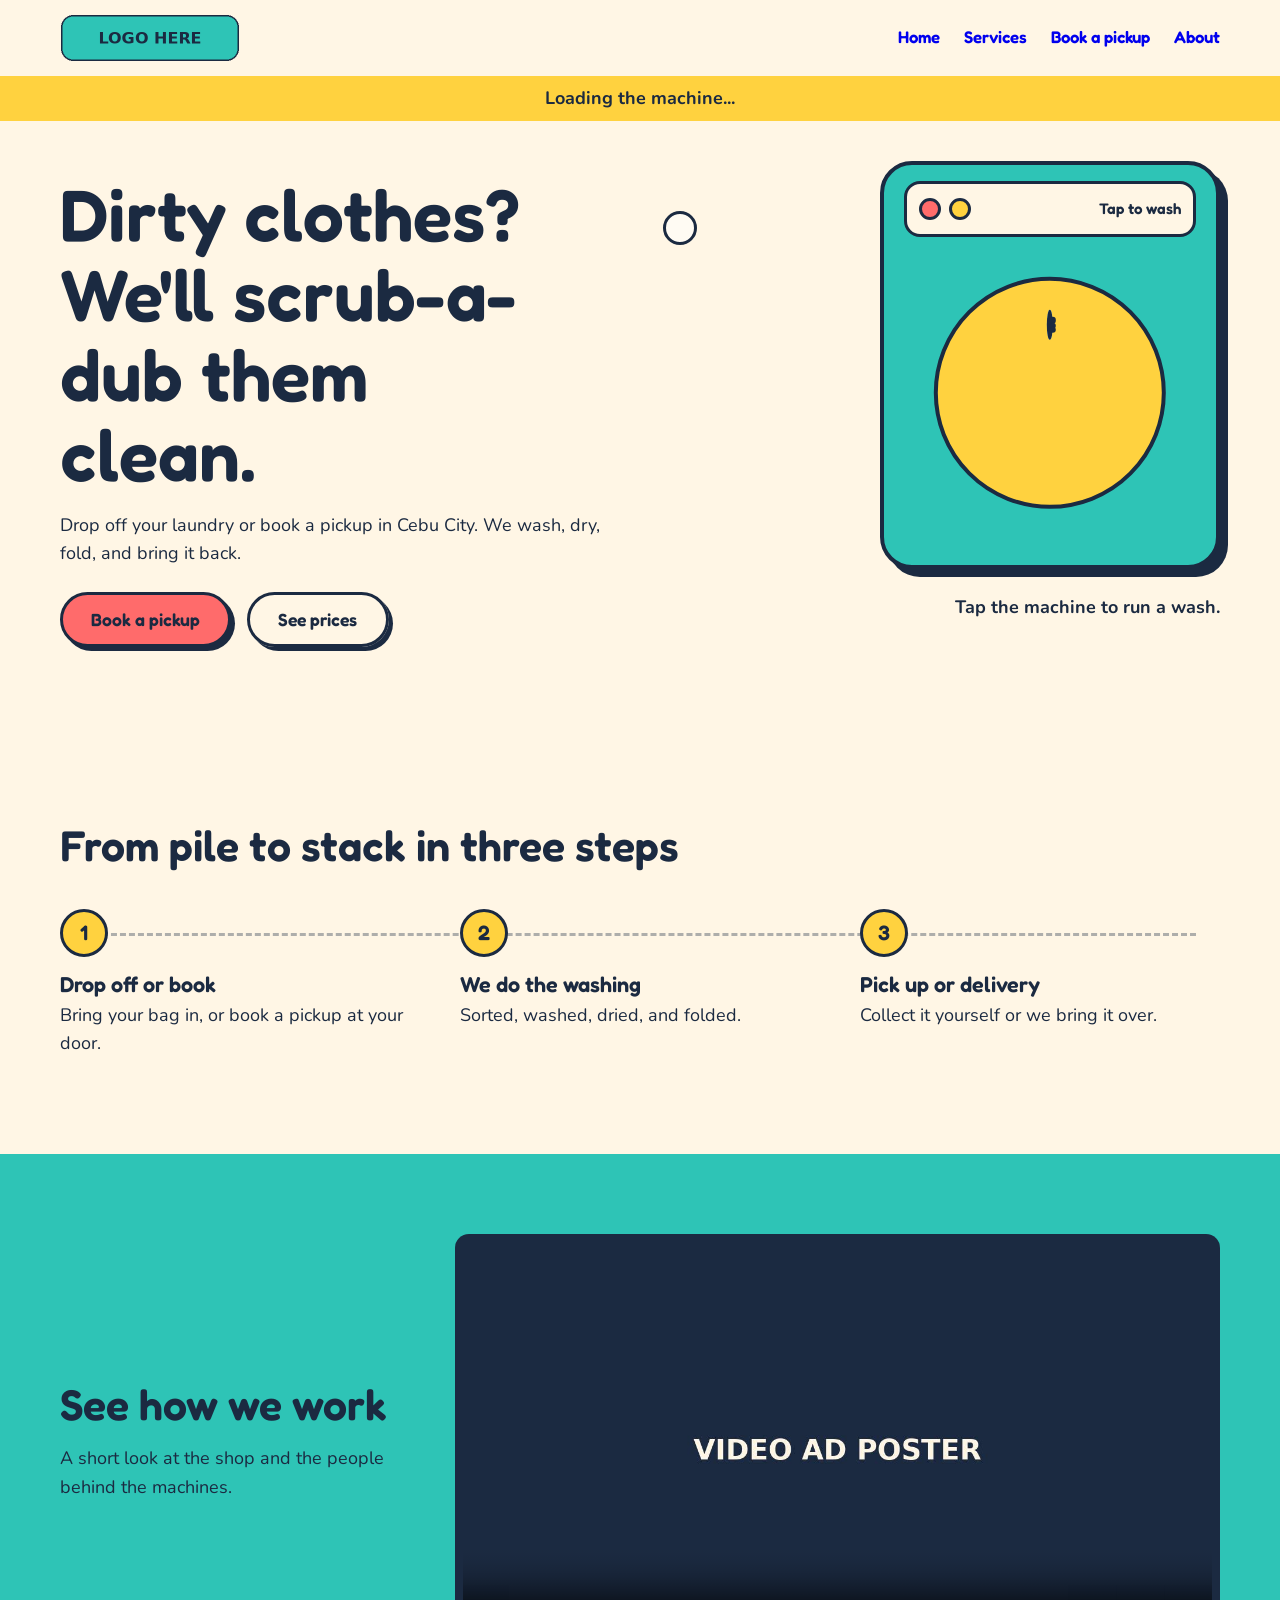
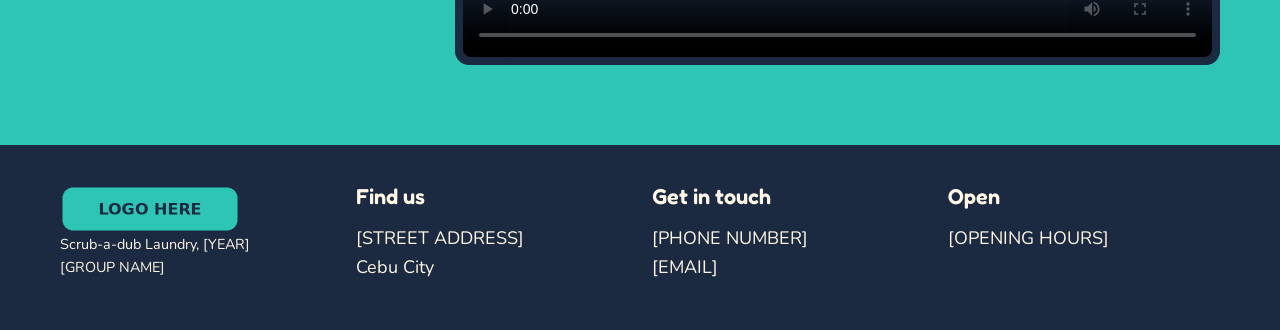
==== commit 7029aa3f: "added other pages and partially redesign the website" ====
--- a/index.html
+++ b/index.html
@@ -1,122 +1,57 @@
 <!doctype html>
 <html lang="en">
 <head>
-  <meta charset="utf-8">
-  <meta name="viewport" content="width=device-width, initial-scale=1">
-  <meta name="theme-color" content="#fff6e5">
-  <meta name="description" content="Laundry pickup and delivery in Cebu City. Fresh clothes, fun service.">
-  <title>Scrub-a-Dub Laundry | Fresh clothes, fun service</title>
-  <link rel="icon" href="assets/logo.svg" type="image/svg+xml">
-  <link rel="preconnect" href="https://fonts.googleapis.com">
-  <link rel="preconnect" href="https://fonts.gstatic.com" crossorigin>
-  <link href="https://fonts.googleapis.com/css2?family=Fredoka:wght@500;600;700&family=Nunito:wght@400;600;700;800&display=swap" rel="stylesheet">
-  <link rel="stylesheet" href="style.css">
-  <link rel="stylesheet" href="https://pyscript.net/releases/2026.7.3/core.css">
-  <script type="module" src="https://pyscript.net/releases/2026.7.3/core.js"></script>
+<meta charset="utf-8">
+<meta name="viewport" content="width=device-width, initial-scale=1">
+<title>Scrub-a-dub Laundry | Laundry pickup and delivery in Cebu City</title>
+<meta name="description" content="Laundry pickup and delivery in Cebu City. Wash, dry, fold, and return.">
+<link rel="icon" href="assets/logo-small.png">
+<link rel="preconnect" href="https://fonts.googleapis.com"><link rel="preconnect" href="https://fonts.gstatic.com" crossorigin>
+<link rel="stylesheet" href="https://fonts.googleapis.com/css2?family=Fredoka:wght@500;600&family=Nunito:wght@400;700&display=swap">
+<link rel="stylesheet" href="style.css">
+<link rel="stylesheet" href="https://pyscript.net/releases/2025.8.1/core.css">
+<script type="module" src="https://pyscript.net/releases/2025.8.1/core.js"></script>
 </head>
 <body>
-  <a class="skip-link" href="#main">Skip to main content</a>
-  <header class="site-header">
-    <nav class="nav-wrap" aria-label="Main navigation">
-      <a class="brand" href="index.html" aria-label="Scrub-a-Dub Laundry home">
-        <svg class="brand-logo" viewBox="0 0 64 64" role="img" aria-labelledby="logo-title">
-          <title id="logo-title">Smiling washing machine in a bubble</title>
-          <circle cx="32" cy="32" r="29" fill="#2EC4B6" stroke="#1B2A41" stroke-width="4"/>
-          <rect x="17" y="13" width="30" height="38" rx="5" fill="#FFF6E5" stroke="#1B2A41" stroke-width="3"/>
-          <circle cx="23" cy="20" r="2" fill="#FF6B6B"/>
-          <circle cx="29" cy="20" r="2" fill="#FFD23F"/>
-          <circle cx="32" cy="35" r="11" fill="#FFD23F" stroke="#1B2A41" stroke-width="2.5"/>
-          <circle cx="32" cy="35" r="7" fill="#2EC4B6" stroke="#1B2A41" stroke-width="2"/>
-          <circle cx="29.5" cy="34" r="1" fill="#1B2A41"/><circle cx="34.5" cy="34" r="1" fill="#1B2A41"/>
-          <path d="M29 37q3 3 6 0" fill="none" stroke="#1B2A41" stroke-width="1.5" stroke-linecap="round"/>
-        </svg>
-        <span>Scrub-a-Dub<br>Laundry</span>
-      </a>
-      <ul class="nav-links">
-        <li><a class="current" aria-current="page" href="index.html">Home</a></li>
-        <li><a href="services.html">Services</a></li>
-        <li><a href="order.html">Book a pickup</a></li>
-        <li><a href="about.html">About &amp; contact</a></li>
-      </ul>
-    </nav>
-  </header>
+<header class="site-header"><div class="wrap bar">
+<a class="brand" href="index.html"><img src="assets/logo-small.png" alt="Scrub-a-dub Laundry, home" width="180" height="48"></a>
+<button id="nav-toggle" class="nav-toggle" aria-expanded="false" aria-controls="nav">Menu</button>
+<nav id="nav" class="nav" aria-label="Main"><a href="index.html">Home</a><a href="services.html">Services</a><a href="order.html">Book a pickup</a><a href="about.html">About</a></nav>
+</div></header>
+<p id="loading" class="loading" role="status">Loading the machine...</p>
+<main>
 
-  <main id="main">
-    <section class="hero page-shell" aria-labelledby="hero-title">
-      <div class="hero-copy">
-        <p class="eyebrow">Pickup and delivery in Cebu City</p>
-        <h1 id="hero-title">Dirty laundry?<br>We’ll take it from here.</h1>
-        <p class="hero-description">Book a pickup. We wash, fold, and bring your clothes back fresh.</p>
-        <div class="button-row">
-          <a class="button button-coral" href="order.html">Book a pickup</a>
-          <a class="button button-light" href="services.html">See our services</a>
-        </div>
-      </div>
-
-      <div class="washer-area">
-        <span class="bubble bubble-one" aria-hidden="true"></span>
-        <span class="bubble bubble-two" aria-hidden="true"></span>
-        <button class="washer-button" id="washer-button" type="button" aria-describedby="washer-help">
-          <span class="washer-top"><span class="washer-dot dot-coral"></span><span class="washer-dot dot-yellow"></span><span class="washer-status" id="washer-status" aria-live="polite">Ready</span></span>
-          <svg class="washer-art" viewBox="0 0 220 230" aria-hidden="true">
-            <rect x="13" y="8" width="194" height="211" rx="27" fill="var(--teal)" stroke="var(--navy)" stroke-width="5"/>
-            <circle cx="110" cy="128" r="63" fill="var(--yellow)" stroke="var(--navy)" stroke-width="5"/>
-            <g class="washer-door">
-              <circle class="washer-drum" cx="110" cy="128" r="48" fill="var(--cream)" stroke="var(--navy)" stroke-width="4"/>
-              <path d="M64 139q22-26 46-4 24-22 46 4v16a48 48 0 0 1-92 0z" fill="var(--teal)" stroke="var(--navy)" stroke-width="3"/>
-              <circle cx="94" cy="121" r="4" fill="var(--navy)"/><circle cx="126" cy="121" r="4" fill="var(--navy)"/>
-              <path d="M99 134q11 12 22 0" fill="none" stroke="var(--navy)" stroke-width="4" stroke-linecap="round"/>
-              <circle class="washer-bubble bubble-a" cx="83" cy="99" r="7" fill="var(--cream)" stroke="var(--navy)" stroke-width="2"/>
-              <circle class="washer-bubble bubble-b" cx="135" cy="93" r="5" fill="var(--cream)" stroke="var(--navy)" stroke-width="2"/>
-              <path class="washer-clothes" d="M91 105l10-5 7 5 8-4 12 7-5 7-7-3-1 8H97l-1-8-7 2z" fill="var(--coral)" stroke="var(--navy)" stroke-width="2"/>
-            </g>
-            <path class="washer-shirt-out" d="M157 134l9 5 7-4 9 5-4 5-5-2v12h-14v-12l-5 2-3-5z" fill="var(--coral)" stroke="var(--navy)" stroke-width="2"/>
-            <path d="M84 213h52" stroke="var(--navy)" stroke-width="5" stroke-linecap="round"/>
-          </svg>
-          <span class="washer-tap">Tap to wash!</span>
-        </button>
-        <p class="washer-help" id="washer-help">Click the washer to start. Click again to reset.</p>
-        <span class="bubble bubble-three" aria-hidden="true"></span>
-      </div>
-    </section>
-
-    <section class="video-section page-shell" aria-labelledby="video-title">
-      <div class="video-placeholder">
-        <!-- Replace this marked poster and placeholder with assets/ad.mp4 when the group video is ready. -->
-        <div class="video-placeholder-content">
-          <span class="play-icon" aria-hidden="true">▶</span>
-          <h2 id="video-title">Our 30-second ad goes here</h2>
-          <p>Video placeholder — add your advertisement as <code>assets/ad.mp4</code>.</p>
-        </div>
-      </div>
-    </section>
-
-    <section class="how-section" aria-labelledby="how-title">
-      <div class="page-shell how-inner">
-        <p class="eyebrow">From your door back to your closet</p>
-        <h2 id="how-title">How it works</h2>
-        <ol class="steps-list">
-          <li class="step-item"><span class="step-number">1</span><h3>Book a pickup</h3><p>Choose a time and tell us what needs washing.</p></li>
-          <li class="step-item"><span class="step-number">2</span><h3>We wash and fold</h3><p>We sort, clean, dry, and fold your laundry.</p></li>
-          <li class="step-item"><span class="step-number">3</span><h3>Get it back</h3><p>We bring your clean clothes back to your door.</p></li>
-        </ol>
-        <a class="button button-navy" href="order.html">Ready to book?</a>
-      </div>
-    </section>
-  </main>
-
-  <footer class="site-footer">
-    <div class="page-shell footer-inner">
-      <a class="brand footer-brand" href="index.html">
-        <svg class="brand-logo" viewBox="0 0 64 64" role="img" aria-label="Scrub-a-Dub Laundry logo">
-          <circle cx="32" cy="32" r="29" fill="#2EC4B6" stroke="#FFF6E5" stroke-width="4"/><rect x="17" y="13" width="30" height="38" rx="5" fill="#FFF6E5" stroke="#1B2A41" stroke-width="3"/><circle cx="23" cy="20" r="2" fill="#FF6B6B"/><circle cx="29" cy="20" r="2" fill="#FFD23F"/><circle cx="32" cy="35" r="11" fill="#FFD23F" stroke="#1B2A41" stroke-width="2.5"/><circle cx="32" cy="35" r="7" fill="#2EC4B6" stroke="#1B2A41" stroke-width="2"/><path d="M29 37q3 3 6 0" fill="none" stroke="#1B2A41" stroke-width="1.5" stroke-linecap="round"/>
-        </svg><span>Scrub-a-Dub Laundry</span>
-      </a>
-      <p>Fresh clothes, fun service.</p>
-      <p class="footer-note">Cebu City, Philippines · Fresh clothes, fun service.</p>
-    </div>
-  </footer>
-
-  <script type="py" src="py/washing_machine.py" config="pyscript.toml"></script>
+<section class="hero"><div class="wrap grid12">
+<div class="c-6"><h1>Dirty clothes? We'll scrub-a-dub them clean.</h1>
+<p>Drop off your laundry or book a pickup in Cebu City. We wash, dry, fold, and bring it back.</p>
+<div class="actions"><a class="btn" href="order.html">Book a pickup</a><a class="btn btn--ghost" href="services.html">See prices</a></div></div>
+<div class="c-6 hero-art"><span class="bub b1"></span><span class="bub b2"></span><span class="bub b3"></span>
+<button id="machine" class="machine" aria-busy="false" aria-label="Start a wash cycle">
+<span class="m-panel"><i class="knob"></i><i class="knob y"></i><span id="status" class="m-status" role="status">Tap to wash</span></span>
+<span class="door"><span class="drum"><i class="cloth c1"></i><i class="cloth c2"></i><i class="cloth c3"></i></span></span>
+<span class="fresh"></span></button>
+<p class="hint">Tap the machine to run a wash.</p></div>
+</div></section>
+<section class="section"><div class="wrap"><h2>From pile to stack in three steps</h2>
+<ol class="steps">
+<li><span class="num">1</span><h3>Drop off or book</h3><p>Bring your bag in, or book a pickup at your door.</p></li>
+<li><span class="num">2</span><h3>We do the washing</h3><p>Sorted, washed, dried, and folded.</p></li>
+<li><span class="num">3</span><h3>Pick up or delivery</h3><p>Collect it yourself or we bring it over.</p></li></ol></div></section>
+<section class="band"><div class="wrap grid12">
+<div class="c-4"><h2>See how we work</h2><p>A short look at the shop and the people behind the machines.</p></div>
+<div class="c-8"><div class="video-frame"><video controls preload="metadata" poster="assets/ad-poster.jpg"><source src="assets/ad.mp4" type="video/mp4">Your browser can't play this video.</video></div></div>
+</div></section>
+</main>
+<footer class="site-footer"><div class="wrap foot">
+<div><img src="assets/logo-small.png" alt="Scrub-a-dub Laundry" width="180" height="48"><p class="small mt">Scrub-a-dub Laundry, [YEAR]<br>[GROUP NAME]</p></div>
+<div><h3>Find us</h3><p>[STREET ADDRESS]<br>Cebu City</p></div>
+<div><h3>Get in touch</h3><p>[PHONE NUMBER]<br>[EMAIL]</p></div>
+<div><h3>Open</h3><p>[OPENING HOURS]</p></div>
+</div></footer>
+<script type="py" config="./pyscript.toml">
+import nav, washing_machine
+from pyscript import document
+document.querySelector("#loading").remove()
+</script>
 </body>
 </html>
--- a/style.css
+++ b/style.css
@@ -1,323 +1,140 @@
-/* 1. Tokens */
-:root {
-  --cream: #FFF6E5;
-  --navy: #1B2A41;
-  --teal: #2EC4B6;
-  --yellow: #FFD23F;
-  --coral: #FF6B6B;
-  --white: #FFFFFF;
-
-  --space-0: 0;
-  --space-1: .25rem;
-  --space-2: .5rem;
-  --space-3: .75rem;
-  --space-4: 1rem;
-  --space-5: 1.25rem;
-  --space-6: 1.5rem;
-  --space-7: 2rem;
-  --space-8: 3rem;
-  --space-9: 4.5rem;
-  --page-width: 1180px;
-  --nav-height: 4.75rem;
-  --service-row-height: 7rem;
-  --service-row-height-small: 6.25rem;
-  --step-marker-size: 2.5rem;
-  --step-marker-size-small: 1.125rem;
-  --step-line-offset: 1.1875rem;
-  --washer-top-height: 2.5rem;
-  --washer-dot-size: 1.125rem;
-  --toggle-width: 3rem;
-  --toggle-height: 1.75rem;
-  --toggle-thumb-size: 1.25rem;
-  --toggle-shift: 1.25rem;
-  --service-icon-size: 3rem;
-  --service-icon-size-small: 2.25rem;
-
-  --radius-sm: .5rem;
-  --radius-md: 1rem;
-  --radius-lg: 1.5rem;
-  --radius-pill: 999px;
-  --line-thin: 1px;
-  --line-strong: 2px;
-  --focus-width: 3px;
-  --shadow-x: 3px;
-  --shadow-y: 3px;
-
-  --duration-fast: 160ms;
-  --duration-medium: 280ms;
-  --duration-slow: 420ms;
-  --duration-cycle: 5200ms;
-  --duration-spin: 900ms;
-  --delay-spin: 1300ms;
-  --duration-rise: 1200ms;
-  --delay-rise: 1000ms;
-  --delay-rise-second: 1350ms;
-  --duration-drop: 650ms;
-  --delay-drop: 600ms;
-  --duration-idle-one: 5s;
-  --duration-idle-two: 6s;
-  --duration-idle-three: 4.8s;
-  --delay-idle-two: 800ms;
-  --delay-idle-three: 300ms;
-  --ease-spring: cubic-bezier(.34, 1.56, .64, 1);
-  --ease-standard: cubic-bezier(.2, .7, .2, 1);
-
-  --heading-font: "Fredoka", "Trebuchet MS", sans-serif;
-  --body-font: "Nunito", Arial, sans-serif;
+/* 1. tokens */
+:root{--cream:#FFF6E5;--navy:#1B2A41;--teal:#2EC4B6;--mint:#bdeee9;--sun:#FFD23F;--coral:#FF6B6B;
+--f-head:Fredoka,sans-serif;--f-body:Nunito,sans-serif;
+--s1:4px;--s2:8px;--s3:16px;--s4:24px;--s5:40px;--s6:80px;--r:14px;
+--ease-bounce:cubic-bezier(.34,1.56,.64,1);--t-press:120ms;--t-hover:220ms;
+--fs-body:clamp(1rem,.95rem + .25vw,1.125rem);--fs-h1:clamp(2.4rem,1.5rem + 3.8vw,4.6rem);--fs-h2:clamp(1.8rem,1.4rem + 1.6vw,2.7rem);--fs-h3:1.35rem}
+/* 2. reset */
+*,*::before,*::after{box-sizing:border-box}
+html{scroll-behavior:smooth}
+body{margin:0;background:var(--cream);color:var(--navy);font:var(--fs-body)/1.6 var(--f-body)}
+img,video{max-width:100%;height:auto;display:block}
+button,input,select,textarea{font:inherit;color:inherit}
+/* 3. base */
+h1,h2,h3{font-family:var(--f-head);font-weight:600;line-height:1.1;margin:0 0 var(--s3)}
+h1{font-size:var(--fs-h1)}h2{font-size:var(--fs-h2)}h3{font-size:var(--fs-h3)}
+p{margin:0 0 var(--s3);max-width:60ch}
+:focus-visible{outline:3px solid var(--navy);outline-offset:3px}
+.small{font-size:.9rem}
+.loading{margin:0;padding:var(--s2) var(--s3);background:var(--sun);text-align:center;font-weight:700;max-width:none}
+/* 4. layout */
+.wrap{width:min(1160px,100% - 2 * var(--s4));margin-inline:auto}
+.grid12{display:grid;grid-template-columns:repeat(12,1fr);gap:var(--s4);align-items:center}
+.section{padding-block:var(--s6)}
+.band{background:var(--teal);padding-block:var(--s6)}
+.c-6{grid-column:span 6}.c-5{grid-column:span 5}.c-7{grid-column:span 7}.c-4{grid-column:span 4}.c-8{grid-column:span 8}
+/* 5. components */
+.site-header{position:sticky;top:0;z-index:10;background:var(--cream);transition:box-shadow var(--t-hover)}
+.site-header.scrolled{box-shadow:0 3px 0 var(--navy)}
+.bar{display:flex;align-items:center;justify-content:space-between;gap:var(--s3);min-height:76px}
+.nav{display:flex;gap:var(--s4)}
+.nav a{font:600 1.05rem var(--f-head);text-decoration:none;padding:var(--s1) 0;border-bottom:3px solid transparent;transition:transform var(--t-hover) var(--ease-bounce)}
+.nav a:hover{transform:rotate(-3deg) translateY(-2px)}
+.nav a[aria-current=page]{border-bottom-color:var(--coral)}
+.nav-toggle{display:none;background:var(--sun);border:3px solid var(--navy);border-radius:999px;padding:var(--s1) var(--s3);font:600 1rem var(--f-head);cursor:pointer}
+.btn{display:inline-block;font:600 1.1rem var(--f-head);padding:.8em 1.6em;border:3px solid var(--navy);border-radius:999px;background:var(--coral);color:var(--navy);box-shadow:4px 4px 0 var(--navy);text-decoration:none;cursor:pointer;transition:transform var(--t-hover) var(--ease-bounce),box-shadow var(--t-hover)}
+.btn:hover{transform:translate(-2px,-4px) rotate(-1.5deg);box-shadow:6px 8px 0 var(--navy)}
+.btn:active{transform:scale(.96);box-shadow:2px 2px 0 var(--navy);transition-duration:var(--t-press)}
+.btn--ghost{background:transparent}
+.actions{display:flex;flex-wrap:wrap;gap:var(--s3);margin-top:var(--s4)}
+.steps{display:flex;gap:var(--s5);position:relative;margin:var(--s5) 0 0;padding:0;list-style:none}
+.steps::before{content:"";position:absolute;left:24px;right:24px;top:24px;border-top:3px dashed var(--navy);opacity:.35}
+.steps li{position:relative;flex:1}
+.num{width:48px;height:48px;border-radius:50%;background:var(--sun);border:3px solid var(--navy);display:grid;place-items:center;font:600 1.3rem var(--f-head);margin-bottom:var(--s3);position:relative;transition:transform var(--t-hover) var(--ease-bounce)}
+.steps li:hover .num{transform:rotate(-12deg) scale(1.12)}
+.steps h3{margin-bottom:var(--s1)}
+.video-frame{background:var(--navy);border-radius:var(--r);padding:var(--s2);aspect-ratio:16/9}
+.video-frame video{width:100%;height:100%;border-radius:8px;background:var(--navy);object-fit:cover}
+.svc-list{margin:var(--s4) 0 0;padding:0;list-style:none}
+.svc{width:100%;background:none;border:0;border-bottom:2px solid rgba(27,42,65,.18);text-align:left;display:grid;grid-template-columns:56px 1fr auto;gap:var(--s3);align-items:center;padding:var(--s3) var(--s2);cursor:pointer}
+.svc .name{display:block;font:600 1.4rem var(--f-head)}
+.svc .price{font:600 1.25rem var(--f-head);transition:transform var(--t-hover) var(--ease-bounce)}
+.svc:hover .price{transform:translateX(-8px)}
+.svc:hover .ico{transform:rotate(-10deg) scale(1.1)}
+.svc:active{transform:scale(.99)}
+.ico{width:48px;height:48px;border-radius:14px;background:var(--mint);border:3px solid var(--navy);display:grid;place-items:center;transition:transform var(--t-hover) var(--ease-bounce)}
+.ico::after{content:"";width:55%;height:55%;background:var(--navy)}
+.ico--wash::after{border-radius:50%;background:none;border:4px solid var(--navy)}
+.ico--dry{background:var(--sun)}.ico--dry::after{clip-path:polygon(20% 0,35% 0,50% 14%,65% 0,80% 0,100% 28%,84% 42%,78% 34%,78% 100%,22% 100%,22% 34%,16% 42%,0 28%)}
+.ico--iron{background:var(--coral)}.ico--iron::after{clip-path:polygon(0 100%,100% 100%,100% 30%,70% 0,0 40%)}
+.ico--bed::after{border-radius:6px}
+.fields h2{color:var(--navy)}
+.field{margin-bottom:var(--s3)}
+label{display:block;font-weight:700;margin-bottom:var(--s1)}
+.in{display:block;width:100%;background:#fff;border:3px solid var(--navy);border-radius:var(--r);padding:.65em .85em}
+.in:focus{outline:none;box-shadow:0 0 0 4px var(--sun);animation:pop .35s var(--ease-bounce)}
+.field.invalid .in{border-color:var(--coral);animation:shake .4s}
+.err,.msg{color:#a3201a;min-height:1.4em;font-size:.95rem;margin:var(--s1) 0 0}
+.toggle{display:flex;align-items:center;gap:12px;margin:12px 0;cursor:pointer}
+.toggle input{position:absolute;opacity:0}
+.track{width:54px;height:30px;border-radius:999px;background:var(--cream);border:3px solid var(--navy);position:relative;flex:none;transition:background var(--t-hover)}
+.track::after{content:"";position:absolute;top:2px;left:2px;width:20px;height:20px;border-radius:50%;background:var(--navy);transition:transform var(--t-hover) var(--ease-bounce)}
+.toggle input:checked+.track{background:var(--sun)}
+.toggle input:checked+.track::after{transform:translateX(24px)}
+.toggle input:focus-visible+.track{outline:3px solid var(--navy);outline-offset:3px}
+.receipt,.confirm{background:var(--cream);border:3px solid var(--navy);border-radius:var(--r);padding:var(--s4);position:relative}
+.receipt dl,.ticket dl{margin:0}
+.line{display:flex;justify-content:space-between;gap:var(--s3);padding:var(--s2) 0;border-bottom:2px dashed rgba(27,42,65,.35);animation:rise .4s both}
+.line dt,.line dd{margin:0}
+.line:nth-child(2){animation-delay:.1s}.line:nth-child(3){animation-delay:.2s}.line:nth-child(4){animation-delay:.3s}
+.line.total{border:0;font:600 1.6rem var(--f-head)}
+.confirm:focus{outline:3px solid var(--navy)}
+.ticket.show .stamp{animation:stamp .5s var(--ease-bounce) forwards}
+.stamp{position:absolute;right:0;top:-8px;border:4px solid var(--coral);color:#b8362f;padding:2px 14px;font:600 1.6rem var(--f-head);border-radius:8px;transform:rotate(-12deg);opacity:0}
+.faq{margin:0;padding:0;list-style:none}
+.faq-item{border-bottom:2px solid rgba(27,42,65,.18)}
+.faq-q{width:100%;display:flex;justify-content:space-between;gap:var(--s3);background:none;border:0;text-align:left;padding:var(--s3) var(--s2);font:600 1.25rem var(--f-head);cursor:pointer;transition:transform var(--t-hover) var(--ease-bounce)}
+.faq-q:hover{transform:rotate(-.6deg) translateX(4px)}
+.faq-q::after{content:"+";font-size:1.8rem;line-height:1;transition:transform var(--t-hover) var(--ease-bounce)}
+.faq-item.open .faq-q::after{transform:rotate(135deg)}
+.faq-a{display:grid;grid-template-rows:0fr;transition:grid-template-rows .3s}
+.faq-item.open .faq-a{grid-template-rows:1fr}
+.faq-a>div{overflow:hidden}
+.faq-a p{padding:0 var(--s2) var(--s3)}
+.site-footer{background:var(--navy);color:var(--cream);padding-block:var(--s5)}
+.foot{display:grid;grid-template-columns:repeat(auto-fit,minmax(220px,1fr));gap:var(--s4);align-items:start}
+.foot p{margin:0 0 var(--s2)}
+/* 6. pages: hero and machine */
+.hero{padding-block:var(--s5) var(--s6);position:relative;overflow:hidden}
+.hero h1{max-width:12ch}
+.hero-art{position:relative;padding-bottom:var(--s5)}
+.machine{position:relative;display:block;width:min(340px,86%);aspect-ratio:5/6;margin:0 0 0 auto;padding:0;background:var(--teal);border:4px solid var(--navy);border-radius:32px;box-shadow:8px 8px 0 var(--navy);cursor:pointer;transition:transform var(--t-hover) var(--ease-bounce)}
+.machine:hover{transform:rotate(-1deg) translateY(-4px)}
+.machine:active{transform:scale(.97)}
+.machine[aria-busy=true]{cursor:progress}
+.m-panel{position:absolute;inset:4% 6% auto;height:14%;background:var(--cream);border:3px solid var(--navy);border-radius:16px;display:flex;align-items:center;gap:8px;padding:0 12px;font:600 .95rem var(--f-head)}
+.knob{width:22px;height:22px;border-radius:50%;background:var(--coral);border:3px solid var(--navy);flex:none}
+.knob.y{background:var(--sun)}
+.m-status{margin-left:auto;text-align:right}
+.door{position:absolute;left:50%;top:57%;width:70%;aspect-ratio:1;transform:translate(-50%,-50%);border-radius:50%;background:var(--sun);border:4px solid var(--navy);padding:9%;transition:transform .4s var(--ease-bounce)}
+.drum{width:100%;height:100%;border-radius:50%;background:var(--mint);border:3px solid var(--navy);position:relative;overflow:hidden}
+.cloth{position:absolute;width:34%;height:26%;border-radius:8px;border:3px solid var(--navy)}
+.c1{background:var(--coral);left:14%;top:20%}.c2{background:#fff;left:52%;top:42%}.c3{background:var(--sun);left:22%;top:58%}
+.is-open .door{transform:translate(-50%,-50%) perspective(500px) rotateY(-55deg)}
+.is-running .drum{animation:spin .9s linear infinite}
+.machine:not(.is-running):hover .door{animation:wiggle .5s}
+.fresh{position:absolute;left:50%;bottom:-14%;width:36%;aspect-ratio:1;background:var(--coral);clip-path:polygon(20% 0,35% 0,50% 14%,65% 0,80% 0,100% 28%,84% 42%,78% 34%,78% 100%,22% 100%,22% 34%,16% 42%,0 28%);opacity:0;transform:translateX(-50%)}
+.is-done .fresh{animation:flop .7s var(--ease-bounce) forwards}
+.hint{text-align:right;margin:var(--s4) 0 0 auto;font-weight:700}
+.bub{position:absolute;border-radius:50%;border:3px solid var(--navy);background:rgba(255,255,255,.55);animation:drift 9s ease-in-out infinite alternate;pointer-events:none}
+.b1{width:34px;height:34px;left:2%;top:10%}.b2{width:20px;height:20px;left:48%;top:60%;animation-delay:-3s}.b3{width:46px;height:46px;right:4%;top:2%;animation-delay:-6s}
+/* 7. utilities */
+.mt{margin-top:var(--s5)}
+/* 8. motion */
+@keyframes spin{to{transform:rotate(360deg)}}
+@keyframes wiggle{25%{transform:translate(-50%,-50%) rotate(-6deg)}75%{transform:translate(-50%,-50%) rotate(6deg)}}
+@keyframes flop{from{opacity:0;transform:translate(-50%,-110px) scale(.3) rotate(-30deg)}to{opacity:1;transform:translate(-50%,0) scale(1) rotate(6deg)}}
+@keyframes drift{to{transform:translate(14px,-26px)}}
+@keyframes pop{50%{transform:scale(1.02)}}
+@keyframes shake{20%,60%{transform:translateX(-6px)}40%,80%{transform:translateX(6px)}}
+@keyframes rise{from{opacity:0;transform:translateY(6px)}}
+@keyframes stamp{from{opacity:0;transform:scale(3) rotate(-12deg)}to{opacity:1;transform:scale(1) rotate(-12deg)}}
+@media (prefers-reduced-motion:reduce){*,*::before,*::after{animation-duration:.01ms!important;animation-iteration-count:1!important;transition-duration:.01ms!important;scroll-behavior:auto!important}.bub{display:none}}
+@media (max-width:820px){
+.c-6,.c-5,.c-7,.c-4,.c-8{grid-column:1/-1}
+.nav-toggle{display:block}
+.nav{display:none;position:absolute;left:0;right:0;top:100%;flex-direction:column;background:var(--cream);padding:var(--s3) var(--s4);border-bottom:3px solid var(--navy)}
+.nav.open{display:flex}
+.steps{flex-direction:column;gap:var(--s4)}.steps::before{display:none}
+.machine{margin:0 auto}.hint{text-align:center;margin-inline:auto}
 }
-
-/* 2. Reset */
-*, *::before, *::after { box-sizing: border-box; }
-html { scroll-behavior: smooth; }
-body, h1, h2, h3, p, ol, ul { margin: 0; }
-button, input, select, textarea { font: inherit; }
-button { color: inherit; }
-img, svg { max-width: 100%; }
-
-/* 3. Base */
-body {
-  color: var(--navy);
-  background: var(--cream);
-  font-family: var(--body-font);
-  font-size: 1rem;
-  line-height: 1.55;
-}
-a { color: inherit; }
-h1, h2, h3 { font-family: var(--heading-font); font-weight: 600; line-height: 1.08; }
-h1 { font-size: clamp(2.75rem, 6vw, 5rem); letter-spacing: -.025em; }
-h2 { font-size: clamp(1.8rem, 3.5vw, 2.7rem); }
-h3 { font-size: clamp(1.2rem, 2vw, 1.5rem); }
-p { max-width: 68ch; }
-code { font-family: Consolas, monospace; }
-:focus-visible { outline: var(--focus-width) solid var(--coral); outline-offset: var(--space-1); }
-
-/* 4. Layout */
-.page-shell { width: min(calc(100% - var(--space-7)), var(--page-width)); margin-inline: auto; }
-.grid-12 { display: grid; grid-template-columns: repeat(12, minmax(0, 1fr)); gap: var(--space-6); }
-.skip-link { position: absolute; top: calc(-1 * var(--space-9)); left: var(--space-4); z-index: 10; padding: var(--space-2) var(--space-4); background: var(--yellow); border-radius: var(--radius-sm); }
-.skip-link:focus { top: var(--space-3); }
-.site-header { position: sticky; top: var(--space-0); z-index: 5; background: var(--cream); }
-.nav-wrap { width: min(calc(100% - var(--space-7)), var(--page-width)); min-height: var(--nav-height); margin-inline: auto; display: flex; align-items: center; justify-content: space-between; gap: var(--space-6); }
-.brand { display: inline-flex; align-items: center; gap: var(--space-2); color: var(--navy); text-decoration: none; font: 700 1.05rem/1.1 var(--heading-font); }
-.brand-logo { width: 48px; height: 48px; flex: none; }
-.nav-links { display: flex; align-items: center; gap: clamp(var(--space-3), 2vw, var(--space-6)); padding: var(--space-0); list-style: none; }
-.nav-links a { display: inline-block; padding: var(--space-2) var(--space-1); text-decoration: none; font-weight: 800; border-bottom: var(--line-strong) solid transparent; }
-.nav-links a:hover, .nav-links a.current { border-color: var(--coral); }
-.hero { min-height: 520px; padding-block: var(--space-9) var(--space-8); display: grid; grid-template-columns: repeat(12, minmax(0, 1fr)); align-items: center; gap: var(--space-6); }
-.hero-copy { grid-column: 1 / span 7; text-align: left; }
-.hero-copy h1 { max-width: 11ch; margin-bottom: var(--space-5); }
-.hero-description { max-width: 42ch; margin-bottom: var(--space-6); }
-.washer-area { grid-column: 8 / span 5; min-height: 400px; position: relative; display: flex; flex-direction: column; align-items: center; justify-content: center; gap: var(--space-2); padding-block: var(--space-4); }
-.video-section { padding-bottom: var(--space-9); }
-.how-section { padding-block: var(--space-8) var(--space-9); background: var(--yellow); }
-.how-inner { text-align: left; }
-.steps-list { position: relative; display: grid; grid-template-columns: repeat(12, minmax(0, 1fr)); gap: var(--space-7); margin-top: var(--space-7); padding: var(--space-0); list-style: none; }
-.steps-list::before { content: ""; position: absolute; top: var(--step-line-offset); left: 8%; right: 8%; height: var(--line-thin); background: var(--navy); }
-.step-item { position: relative; z-index: 1; grid-column: span 4; }
-.step-number { width: var(--step-marker-size); height: var(--step-marker-size); margin-bottom: var(--space-4); display: grid; place-items: center; border-radius: var(--radius-pill); background: var(--yellow); font-weight: 900; }
-.step-item h3 { margin-bottom: var(--space-2); }
-.step-item p { max-width: 30ch; }
-.site-footer { padding-block: var(--space-6); color: var(--cream); background: var(--navy); }
-.footer-inner { display: grid; grid-template-columns: auto 1fr; align-items: center; gap: var(--space-2) var(--space-6); }
-.footer-brand { color: var(--cream); }
-.footer-brand .brand-logo { width: 42px; height: 42px; }
-.footer-note { grid-column: 1 / -1; font-size: .9rem; }
-
-/* 5. Components */
-.eyebrow { margin-bottom: var(--space-3); color: var(--navy); font-size: .9rem; font-weight: 900; letter-spacing: .06em; text-transform: uppercase; }
-.button-row { display: flex; flex-wrap: wrap; gap: var(--space-4); }
-.button {
-  min-height: 48px;
-  padding: var(--space-3) var(--space-5);
-  display: inline-flex;
-  align-items: center;
-  justify-content: center;
-  border: var(--line-strong) solid var(--navy);
-  border-radius: var(--radius-pill);
-  box-shadow: var(--shadow-x) var(--shadow-y) var(--navy);
-  color: var(--navy);
-  background: var(--white);
-  text-decoration: none;
-  font-weight: 900;
-  transition: transform var(--duration-fast) var(--ease-spring);
-}
-.button-coral { background: var(--coral); }
-.button-light { background: var(--white); }
-.button-navy { margin-top: var(--space-6); color: var(--cream); background: var(--navy); box-shadow: var(--shadow-x) var(--shadow-y) var(--yellow); }
-.button:hover { transform: translateY(calc(-1 * var(--space-1))) rotate(-1deg); }
-.button:active { transform: scale(.96); box-shadow: var(--space-1) var(--space-1) var(--navy); }
-
-.washer-button {
-  position: relative;
-  width: min(340px, 88%);
-  padding: var(--space-0);
-  overflow: visible;
-  cursor: pointer;
-  border: 0;
-  border-radius: var(--space-0);
-  background: transparent;
-  filter: drop-shadow(var(--shadow-x) var(--shadow-y) 0 var(--navy));
-  color: var(--navy);
-  transition: transform var(--duration-fast) var(--ease-spring);
-}
-.washer-button:hover { transform: translateY(calc(-1 * var(--space-1))); }
-.washer-button:active { transform: scale(.98); }
-.washer-top { position: absolute; top: 8%; left: 17%; z-index: 1; width: 66%; height: var(--washer-top-height); display: flex; align-items: center; gap: var(--space-2); padding-inline: var(--space-2); }
-.washer-dot { width: var(--washer-dot-size); height: var(--washer-dot-size); border: var(--line-strong) solid var(--navy); border-radius: var(--radius-pill); }
-.dot-coral { background: var(--coral); }
-.dot-yellow { background: var(--yellow); }
-.washer-status { margin-left: auto; min-width: 84px; padding: var(--space-1) var(--space-3); border-radius: var(--radius-pill); background: var(--cream); font-size: .85rem; font-weight: 900; }
-.washer-art { display: block; width: 100%; max-height: 320px; margin-top: var(--space-2); }
-.washer-tap { position: absolute; top: calc(-1 * var(--space-3)); right: calc(-1 * var(--space-4)); padding: var(--space-2) var(--space-3); transform: rotate(4deg); border-radius: var(--radius-pill); background: var(--yellow); font-weight: 900; }
-.washer-help { width: 100%; margin: var(--space-0); text-align: center; font-size: .9rem; font-weight: 700; }
-.bubble { position: absolute; width: 24px; height: 24px; border-radius: var(--radius-pill); background: var(--white); opacity: .85; }
-.washer-button .washer-door { transform-box: fill-box; transform-origin: center; }
-.washer-clothes, .washer-shirt-out { opacity: 0; transform-box: fill-box; transform-origin: center; }
-.washer-button:hover:not(.is-running) .washer-door { animation: door-wiggle var(--duration-medium) var(--ease-spring); }
-.washer-button.is-running { cursor: progress; }
-.washer-button.is-running .washer-door { animation: door-cycle var(--duration-cycle) var(--ease-standard) both; }
-.washer-button.is-running .washer-drum { transform-box: fill-box; transform-origin: center; animation: drum-spin var(--duration-spin) linear var(--delay-spin) 4; }
-.washer-button.is-running .washer-bubble { animation: washer-bubble-rise var(--duration-rise) var(--ease-standard) var(--delay-rise) 3; }
-.washer-button.is-running .bubble-b { animation-delay: var(--delay-rise-second); }
-.washer-button.is-running .washer-clothes { animation: clothes-drop var(--duration-drop) var(--ease-spring) var(--delay-drop) both; }
-.washer-button.is-done { animation: done-pop var(--duration-slow) var(--ease-spring); }
-.washer-button.is-done .washer-shirt-out { animation: shirt-flop var(--duration-slow) var(--ease-spring) both; }
-
-.video-placeholder { min-height: 300px; padding: var(--space-7); display: grid; place-items: center; border-radius: var(--radius-lg); background: var(--teal); text-align: center; }
-.video-placeholder-content { max-width: 48ch; }
-.video-placeholder h2 { margin-bottom: var(--space-2); font-size: clamp(1.5rem, 3vw, 2rem); }
-.video-placeholder p { margin-bottom: var(--space-0); }
-.video-placeholder code { padding: var(--space-1) var(--space-2); border-radius: var(--radius-sm); background: var(--cream); }
-.play-icon { width: 56px; height: 56px; margin: 0 auto var(--space-4); display: grid; place-items: center; padding-left: var(--space-1); border: var(--line-strong) solid var(--navy); border-radius: var(--radius-pill); background: var(--yellow); font-size: 1.3rem; }
-
-/* 6. Pages */
-.page-heading { padding-block: var(--space-8) var(--space-6); text-align: left; }
-.page-heading h1 { margin-bottom: var(--space-3); font-size: clamp(2.5rem, 5vw, 4rem); }
-.page-heading p:last-child { margin-bottom: var(--space-0); }
-.services-section { padding-bottom: var(--space-9); }
-.service-list { display: grid; }
-.service-row {
-  min-height: var(--service-row-height);
-  display: grid;
-  grid-template-columns: 1fr 8fr 3fr;
-  align-items: center;
-  gap: var(--space-4);
-  padding-block: var(--space-5);
-  border-bottom: var(--line-thin) solid var(--navy);
-}
-.service-row:first-child { border-top: var(--line-thin) solid var(--navy); }
-.service-icon { width: var(--service-icon-size); height: var(--service-icon-size); color: var(--navy); transition: transform var(--duration-fast) var(--ease-spring); }
-.service-row:hover .service-icon { transform: translateX(var(--space-2)) rotate(-4deg); }
-.service-details h2 { margin-bottom: var(--space-1); font-size: clamp(1.3rem, 2.4vw, 1.7rem); }
-.service-details p { margin-bottom: var(--space-0); }
-.service-price { justify-self: end; color: var(--navy); font-family: var(--heading-font); font-size: clamp(1.2rem, 2.5vw, 1.6rem); font-weight: 600; white-space: nowrap; transition: transform var(--duration-fast) var(--ease-spring); }
-.service-row:hover .service-price { transform: translateX(calc(-1 * var(--space-2))); }
-
-.calculator-section { padding-block: var(--space-8) var(--space-9); background: var(--teal); }
-.calculator-inner { display: grid; grid-template-columns: repeat(12, minmax(0, 1fr)); gap: var(--space-6); align-items: start; }
-.calculator-heading { grid-column: 1 / -1; margin-bottom: var(--space-2); }
-.calculator-heading h2 { margin-bottom: var(--space-2); }
-.calculator-heading p:last-child { margin-bottom: var(--space-0); }
-.calculator-layout { grid-column: 1 / -1; display: grid; grid-template-columns: repeat(12, minmax(0, 1fr)); gap: var(--space-6); align-items: start; }
-.calculator-form { grid-column: 1 / span 7; padding: var(--space-5) 0; }
-.form-field { margin-bottom: var(--space-5); }
-.form-field label { display: block; margin-bottom: var(--space-2); font-weight: 800; }
-.form-field input:not([type="checkbox"]), .form-field select {
-  width: 100%;
-  min-height: 48px;
-  padding: var(--space-2) var(--space-3);
-  border: 0;
-  border-bottom: var(--line-thin) solid var(--navy);
-  border-radius: var(--radius-sm) var(--radius-sm) var(--space-0) var(--space-0);
-  color: var(--navy);
-  background: var(--cream);
-}
-.form-field input:focus-visible, .form-field select:focus-visible { outline: var(--focus-width) solid var(--coral); outline-offset: var(--space-1); }
-.check-row { position: relative; display: flex; align-items: center; gap: var(--space-3); margin-block: var(--space-3); font-weight: 800; cursor: pointer; }
-.check-row input { position: absolute; width: 1px; height: 1px; opacity: 0; }
-.toggle-visual { width: var(--toggle-width); height: var(--toggle-height); flex: none; position: relative; border-radius: var(--radius-pill); background: var(--cream); }
-.toggle-visual::after { content: ""; position: absolute; top: var(--space-1); left: var(--space-1); width: var(--toggle-thumb-size); height: var(--toggle-thumb-size); border-radius: var(--radius-pill); background: var(--navy); transition: transform var(--duration-medium) var(--ease-spring); }
-.check-row input:checked + .toggle-visual { background: var(--yellow); }
-.check-row input:checked + .toggle-visual::after { transform: translateX(var(--toggle-shift)); }
-.check-row input:focus-visible + .toggle-visual { outline: var(--focus-width) solid var(--coral); outline-offset: var(--space-1); }
-.receipt-card { grid-column: 8 / span 5; padding-block: var(--space-5); }
-.receipt-card h3 { margin-bottom: var(--space-4); }
-.receipt-line { display: flex; justify-content: space-between; gap: var(--space-4); padding-block: var(--space-3); border-bottom: var(--line-thin) solid var(--navy); opacity: 0; animation: receipt-in var(--duration-medium) var(--ease-standard) forwards; }
-.receipt-line:nth-of-type(2) { animation-delay: calc(var(--duration-fast) * 1); }
-.receipt-line:nth-of-type(3) { animation-delay: calc(var(--duration-fast) * 2); }
-.receipt-line:nth-of-type(4) { animation-delay: calc(var(--duration-fast) * 3); }
-.receipt-line:nth-of-type(5) { animation-delay: calc(var(--duration-fast) * 4); }
-.receipt-line strong { text-align: right; }
-.receipt-total { margin-top: var(--space-2); border-bottom: 0; font-family: var(--heading-font); font-size: 1.45rem; font-weight: 600; }
-.calculator-note { margin-top: var(--space-4); font-size: .9rem; }
-.estimate-message { min-height: 1.5em; margin-top: var(--space-2); color: var(--navy); font-weight: 800; }
-.services-cta { grid-column: 1 / -1; margin-top: var(--space-3); }
-
-/* 7. Utilities */
-/* 8. Motion */
-@keyframes door-wiggle { 30% { transform: rotate(-2deg); } 70% { transform: rotate(2deg); } }
-@keyframes door-cycle { 0%, 5% { transform: rotateY(0); } 12%, 17% { transform: rotateY(-65deg); } 23%, 100% { transform: rotateY(0); } }
-@keyframes drum-spin { to { transform: rotate(360deg); } }
-@keyframes washer-bubble-rise { from { opacity: 1; transform: translateY(var(--space-2)); } to { opacity: 0; transform: translateY(calc(-1 * var(--space-8))); } }
-@keyframes clothes-drop { from { opacity: 0; transform: translateY(calc(-1 * var(--space-6))); } to { opacity: 1; transform: translateY(var(--space-2)); } }
-@keyframes shirt-flop { 0% { opacity: 0; transform: translateY(calc(-1 * var(--space-2))) rotate(-20deg); } 100% { opacity: 1; transform: translateY(var(--space-6)) rotate(12deg); } }
-@keyframes done-pop { 50% { transform: scale(1.04); } }
-@keyframes idle-bob { 50% { transform: translateY(calc(-1 * var(--space-3))); } }
-@keyframes receipt-in { from { opacity: 0; transform: translateY(var(--space-2)); } to { opacity: 1; transform: translateY(var(--space-0)); } }
-@keyframes nav-wobble { 35% { transform: rotate(-2deg); } 70% { transform: rotate(2deg); } }
-.bubble-one { top: 8%; left: 2%; animation: idle-bob var(--duration-idle-one) var(--ease-standard) infinite; }
-.bubble-two { top: 10%; right: 1%; width: var(--service-icon-size-small); height: var(--service-icon-size-small); animation: idle-bob var(--duration-idle-two) var(--ease-standard) var(--delay-idle-two) infinite; }
-.bubble-three { bottom: 14%; left: 5%; width: var(--step-marker-size-small); height: var(--step-marker-size-small); background: var(--coral); animation: idle-bob var(--duration-idle-three) var(--ease-standard) var(--delay-idle-three) infinite; }
-.nav-links a:hover { animation: nav-wobble var(--duration-medium) var(--ease-spring); }
-
-@media (max-width: 760px) {
-  .page-shell, .nav-wrap { width: min(calc(100% - var(--space-6)), var(--page-width)); }
-  .nav-wrap { min-height: 0; padding-block: var(--space-3); align-items: flex-start; flex-direction: column; gap: var(--space-2); }
-  .nav-links { width: 100%; flex-wrap: wrap; gap: var(--space-2) var(--space-5); }
-  .nav-links a { padding-block: var(--space-1); font-size: .95rem; }
-  .hero { min-height: 0; padding-block: var(--space-8) var(--space-6); row-gap: var(--space-3); }
-  .hero-copy { grid-column: 1 / -1; }
-  .hero-copy h1 { max-width: 12ch; }
-  .washer-area { grid-column: 2 / span 10; min-height: 400px; }
-  .how-inner { padding-inline: var(--space-1); }
-  .steps-list { gap: var(--space-4); }
-  .service-row { grid-template-columns: 1fr 7fr 4fr; }
-  .calculator-form { grid-column: 1 / span 7; }
-  .receipt-card { grid-column: 8 / span 5; }
-}
-
-@media (max-width: 520px) {
-  .page-shell, .nav-wrap { width: min(calc(100% - var(--space-5)), var(--page-width)); }
-  .brand { font-size: 1rem; }
-  .nav-links { gap: var(--space-1) var(--space-3); }
-  .nav-links a { font-size: .88rem; }
-  .hero { padding-top: var(--space-7); }
-  .hero-copy h1 { font-size: clamp(2.5rem, 12vw, 3.4rem); }
-  .button-row { gap: var(--space-3); }
-  .washer-area { grid-column: 1 / -1; min-height: 380px; }
-  .washer-button { width: min(300px, 84%); }
-  .washer-tap { right: calc(-1 * var(--space-2)); }
-  .video-section { padding-bottom: var(--space-7); }
-  .video-placeholder { min-height: 240px; padding: var(--space-5); }
-  .how-section { padding-block: var(--space-7); }
-  .steps-list { grid-template-columns: 1fr; gap: var(--space-5); margin-top: var(--space-6); }
-  .steps-list::before { top: var(--space-3); bottom: var(--space-3); left: 19px; right: auto; width: var(--line-thin); height: auto; }
-  .step-item { grid-column: 1; display: grid; grid-template-columns: var(--step-marker-size) 1fr; column-gap: var(--space-3); }
-  .step-number { grid-row: span 2; margin-bottom: var(--space-0); }
-  .step-item h3 { align-self: end; }
-  .step-item p { grid-column: 2; }
-  .service-row { min-height: 100px; grid-template-columns: 40px minmax(0, 1fr); gap: var(--space-3); }
-  .service-icon { width: var(--service-icon-size-small); height: var(--service-icon-size-small); }
-  .service-price { grid-column: 2; justify-self: start; font-size: 1.2rem; }
-  .calculator-section { padding-block: var(--space-7); }
-  .calculator-inner { gap: var(--space-4); }
-  .calculator-form, .receipt-card { grid-column: 1 / -1; }
-  .calculator-form { padding-block: var(--space-3); }
-  .receipt-card { padding-block: var(--space-4); }
-  .footer-inner { grid-template-columns: 1fr; }
-  .footer-note { grid-column: auto; }
-}
-
-@media (prefers-reduced-motion: reduce) {
-  *, *::before, *::after { scroll-behavior: auto !important; animation-duration: .01ms !important; animation-iteration-count: 1 !important; transition-duration: .01ms !important; }
-}
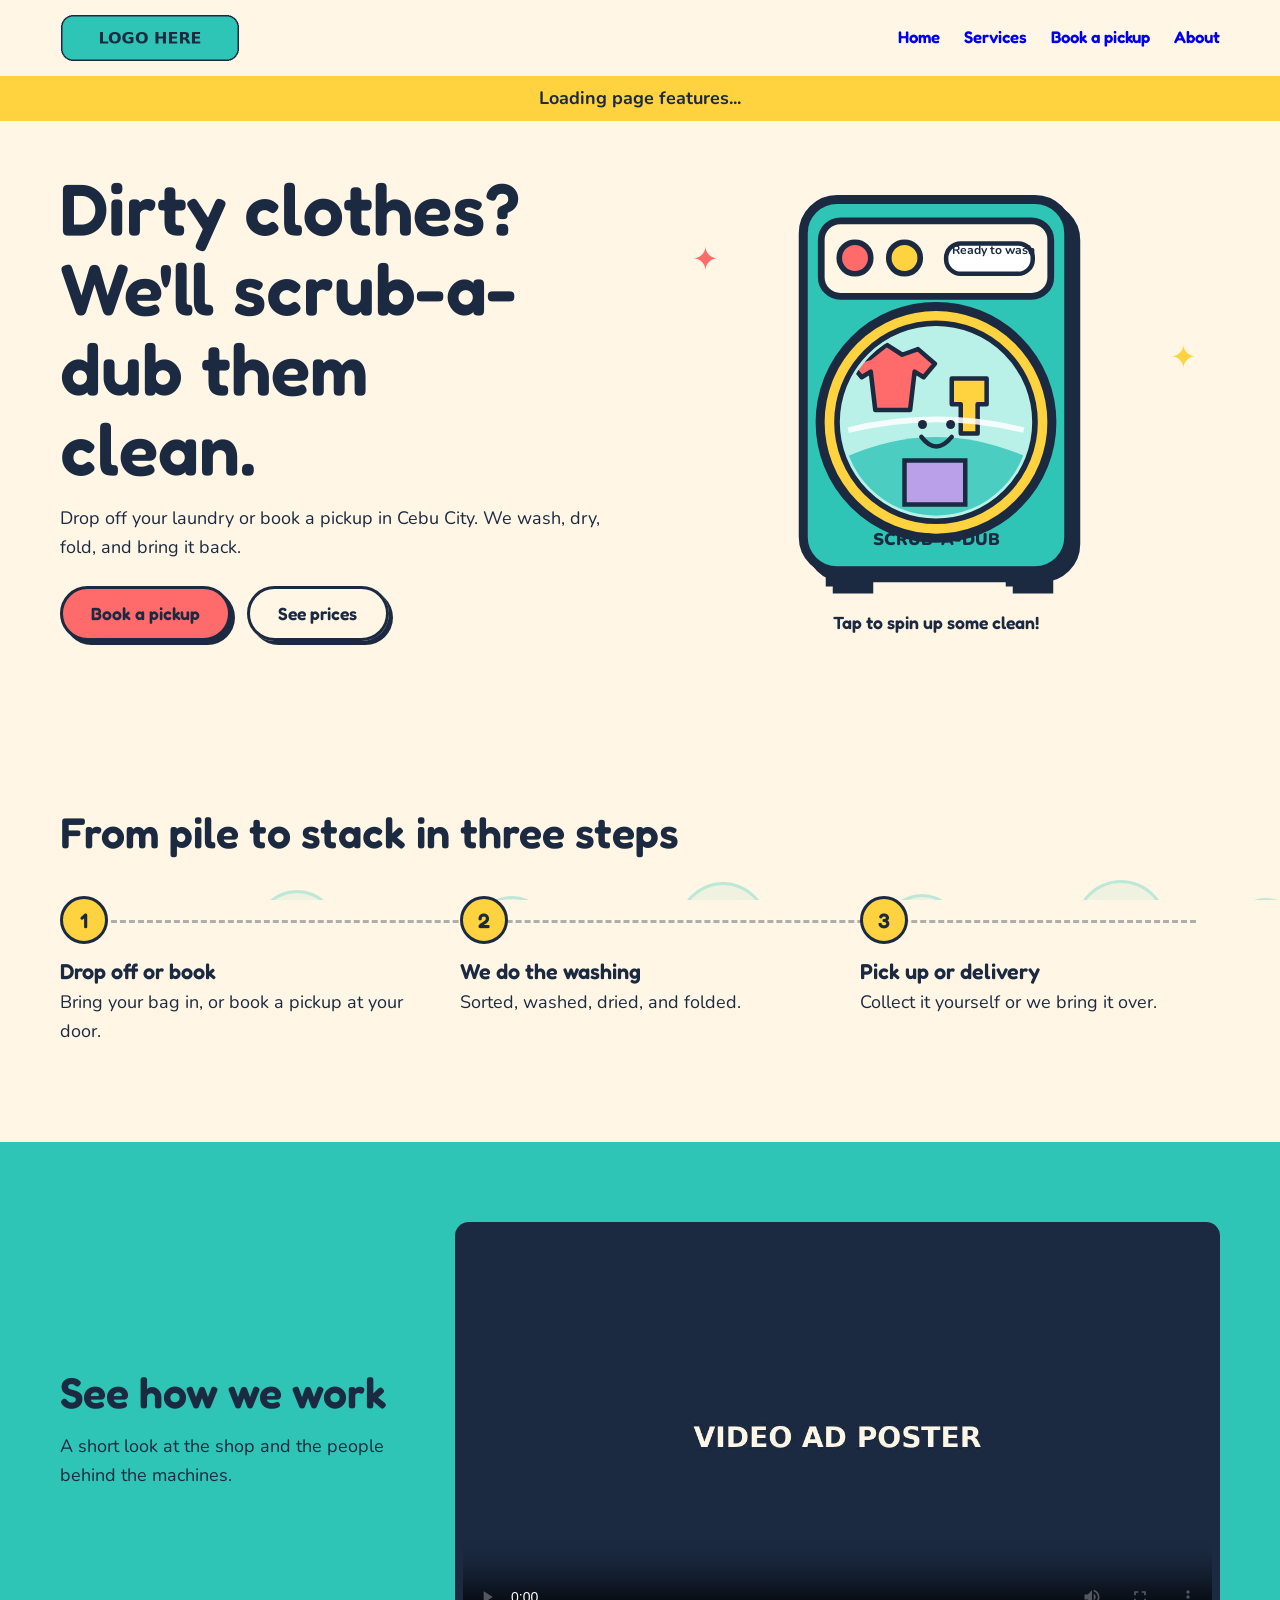
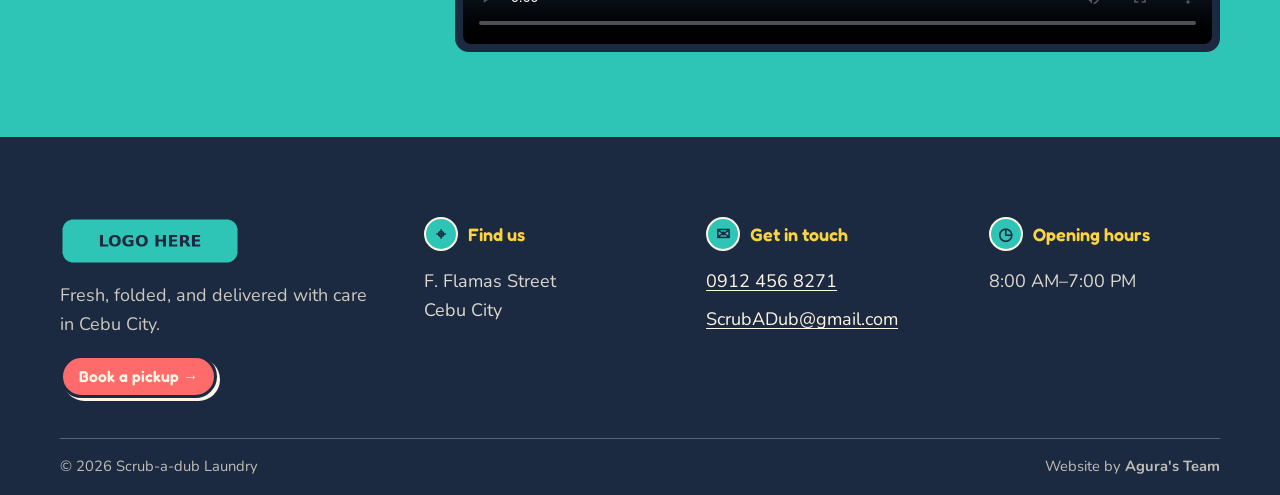
==== commit 909b04b8: "Improve the footer design and placed our contacts" ====
--- a/index.html
+++ b/index.html
@@ -13,24 +13,50 @@
 <script type="module" src="https://pyscript.net/releases/2025.8.1/core.js"></script>
 </head>
 <body>
+<div class="bubble-background" aria-hidden="true">
+<i class="bubble-background__bubble"></i><i class="bubble-background__bubble"></i><i class="bubble-background__bubble"></i><i class="bubble-background__bubble"></i><i class="bubble-background__bubble"></i><i class="bubble-background__bubble"></i><i class="bubble-background__bubble"></i><i class="bubble-background__bubble"></i><i class="bubble-background__bubble"></i><i class="bubble-background__bubble"></i><i class="bubble-background__bubble"></i><i class="bubble-background__bubble"></i><i class="bubble-background__bubble"></i><i class="bubble-background__bubble"></i>
+</div>
 <header class="site-header"><div class="wrap bar">
 <a class="brand" href="index.html"><img src="assets/logo-small.png" alt="Scrub-a-dub Laundry, home" width="180" height="48"></a>
 <button id="nav-toggle" class="nav-toggle" aria-expanded="false" aria-controls="nav">Menu</button>
 <nav id="nav" class="nav" aria-label="Main"><a href="index.html">Home</a><a href="services.html">Services</a><a href="order.html">Book a pickup</a><a href="about.html">About</a></nav>
 </div></header>
-<p id="loading" class="loading" role="status">Loading the machine...</p>
+<p id="loading" class="loading" role="status">Loading page features...</p>
 <main>
 
 <section class="hero"><div class="wrap grid12">
 <div class="c-6"><h1>Dirty clothes? We'll scrub-a-dub them clean.</h1>
 <p>Drop off your laundry or book a pickup in Cebu City. We wash, dry, fold, and bring it back.</p>
 <div class="actions"><a class="btn" href="order.html">Book a pickup</a><a class="btn btn--ghost" href="services.html">See prices</a></div></div>
-<div class="c-6 hero-art"><span class="bub b1"></span><span class="bub b2"></span><span class="bub b3"></span>
-<button id="machine" class="machine" aria-busy="false" aria-label="Start a wash cycle">
-<span class="m-panel"><i class="knob"></i><i class="knob y"></i><span id="status" class="m-status" role="status">Tap to wash</span></span>
-<span class="door"><span class="drum"><i class="cloth c1"></i><i class="cloth c2"></i><i class="cloth c3"></i></span></span>
-<span class="fresh"></span></button>
-<p class="hint">Tap the machine to run a wash.</p></div>
+<div class="c-6 washer-scene">
+<span class="washer-spark washer-spark--one" aria-hidden="true">✦</span><span class="washer-spark washer-spark--two" aria-hidden="true">✦</span>
+<button id="machine" class="commercial-washer" type="button" aria-busy="false" aria-label="Start the washing machine">
+<svg class="washer-illustration" viewBox="0 0 320 380" role="img" aria-labelledby="washer-title washer-description">
+<title id="washer-title">Scrub-a-Dub cartoon washing machine</title><desc id="washer-description">A smiling teal washing machine with colorful laundry inside its round glass door.</desc>
+<defs><clipPath id="washer-window-clip"><circle cx="160" cy="218" r="83"/></clipPath></defs>
+<path d="M62 345h36v19H62zm160 0h36v19h-36z" fill="#1B2A41"/>
+<rect x="42" y="20" width="236" height="330" rx="30" fill="#2EC4B6" stroke="#1B2A41" stroke-width="8"/>
+<rect x="58" y="39" width="204" height="67" rx="17" fill="#FFF6E5" stroke="#1B2A41" stroke-width="6"/>
+<circle cx="88" cy="72" r="14" fill="#FF6B6B" stroke="#1B2A41" stroke-width="5"/>
+<circle cx="132" cy="72" r="14" fill="#FFD23F" stroke="#1B2A41" stroke-width="5"/>
+<rect x="169" y="59" width="77" height="27" rx="13" fill="#fff" stroke="#1B2A41" stroke-width="4"/>
+<circle cx="160" cy="218" r="103" fill="#FFD23F" stroke="#1B2A41" stroke-width="8"/>
+<circle cx="160" cy="218" r="88" fill="#B9F1E9" stroke="#1B2A41" stroke-width="5"/>
+<g class="washer-spin" clip-path="url(#washer-window-clip)">
+<path d="M77 250q83-38 166 0v70H77z" fill="#2EC4B6" opacity=".78"/>
+<path d="M101 161l15-12 14 9 14-5 15 13-10 12-8-5-4 34h-31l-4-34-8 5-10-12z" fill="#FF6B6B" stroke="#1B2A41" stroke-width="4" stroke-linejoin="round"/>
+<path d="M174 179h31v23h-8v26h-15v-26h-8z" fill="#FFD23F" stroke="#1B2A41" stroke-width="4" stroke-linejoin="round"/>
+<path d="M132 252h54v39h-54z" rx="8" fill="#B9A0E8" stroke="#1B2A41" stroke-width="4"/>
+<path d="M82 225q78-19 156 0" fill="none" stroke="#fff" stroke-width="5" opacity=".85"/>
+</g>
+<g class="washer-smile" fill="#1B2A41"><circle cx="148" cy="220" r="4"/><circle cx="173" cy="220" r="4"/><path d="M147 231q13 17 27 0" fill="none" stroke="#1B2A41" stroke-width="4" stroke-linecap="round"/></g>
+<text x="160" y="327" text-anchor="middle" fill="#1B2A41" font-family="Nunito, sans-serif" font-size="15" font-weight="900">SCRUB-A-DUB</text>
+</svg>
+<span id="status" class="washer-status" role="status">Ready to wash</span>
+<span class="washer-burst" aria-hidden="true"><i></i><i></i><i></i><i></i><i></i><i></i><i></i><i></i><i></i><i></i><i></i><i></i></span>
+</button>
+<p class="washer-hint">Tap to spin up some clean!</p>
+</div>
 </div></section>
 <section class="section"><div class="wrap"><h2>From pile to stack in three steps</h2>
 <ol class="steps">
@@ -42,14 +68,16 @@
 <div class="c-8"><div class="video-frame"><video controls preload="metadata" poster="assets/ad-poster.jpg"><source src="assets/ad.mp4" type="video/mp4">Your browser can't play this video.</video></div></div>
 </div></section>
 </main>
-<footer class="site-footer"><div class="wrap foot">
-<div><img src="assets/logo-small.png" alt="Scrub-a-dub Laundry" width="180" height="48"><p class="small mt">Scrub-a-dub Laundry, [YEAR]<br>[GROUP NAME]</p></div>
-<div><h3>Find us</h3><p>[STREET ADDRESS]<br>Cebu City</p></div>
-<div><h3>Get in touch</h3><p>[PHONE NUMBER]<br>[EMAIL]</p></div>
-<div><h3>Open</h3><p>[OPENING HOURS]</p></div>
+<footer class="site-footer"><div class="wrap footer-wrap">
+<div class="footer-grid">
+<section class="footer-brand"><img src="assets/logo-small.png" alt="Scrub-a-dub Laundry" width="180" height="48"><p>Fresh, folded, and delivered with care in Cebu City.</p><a class="btn footer-cta" href="order.html">Book a pickup <span aria-hidden="true">→</span></a></section>
+<section class="footer-column"><h2><span class="footer-icon" aria-hidden="true">⌖</span>Find us</h2><address>F. Flamas Street<br>Cebu City</address></section>
+<section class="footer-column"><h2><span class="footer-icon" aria-hidden="true">✉</span>Get in touch</h2><p><a href="tel:+639124568271">0912 456 8271</a><a href="mailto:ScrubADub@gmail.com">ScrubADub@gmail.com</a></p></section>
+<section class="footer-column"><h2><span class="footer-icon" aria-hidden="true">◷</span>Opening hours</h2><p>8:00 AM–7:00 PM</p></section>
+</div><div class="footer-bottom"><span>© 2026 Scrub-a-dub Laundry</span><span>Website by <strong>Agura's Team</strong></span></div>
 </div></footer>
 <script type="py" config="./pyscript.toml">
-import nav, washing_machine
+import nav, washing_machine, background_bubbles
 from pyscript import document
 document.querySelector("#loading").remove()
 </script>
--- a/style.css
+++ b/style.css
@@ -7,7 +7,24 @@
 /* 2. reset */
 *,*::before,*::after{box-sizing:border-box}
 html{scroll-behavior:smooth}
-body{margin:0;background:var(--cream);color:var(--navy);font:var(--fs-body)/1.6 var(--f-body)}
+body{margin:0;background:var(--cream);color:var(--navy);font:var(--fs-body)/1.6 var(--f-body);position:relative;isolation:isolate}
+.bubble-background{position:fixed;inset:0;overflow:hidden;z-index:0;pointer-events:none}
+.site-header,body>main,body>footer,#loading{position:relative;z-index:1}
+.bubble-background__bubble{position:absolute;bottom:-72px;left:var(--bubble-left);width:var(--bubble-size);aspect-ratio:1;border:3px solid rgba(46,196,182,.58);border-radius:50%;background:rgba(46,196,182,.16);opacity:.48;pointer-events:auto;cursor:pointer;animation:background-bubble-rise var(--bubble-speed) linear var(--bubble-delay) infinite}
+.bubble-background__bubble:nth-child(1){--bubble-left:4%;--bubble-size:70px;--bubble-speed:23s;--bubble-delay:-5s;--bubble-sway:34px}
+.bubble-background__bubble:nth-child(2){--bubble-left:12%;--bubble-size:52px;--bubble-speed:19s;--bubble-delay:-13s;--bubble-sway:-26px}
+.bubble-background__bubble:nth-child(3){--bubble-left:20%;--bubble-size:82px;--bubble-speed:28s;--bubble-delay:-8s;--bubble-sway:46px}
+.bubble-background__bubble:nth-child(4){--bubble-left:29%;--bubble-size:60px;--bubble-speed:21s;--bubble-delay:-16s;--bubble-sway:-38px}
+.bubble-background__bubble:nth-child(5){--bubble-left:37%;--bubble-size:76px;--bubble-speed:26s;--bubble-delay:-3s;--bubble-sway:26px}
+.bubble-background__bubble:nth-child(6){--bubble-left:45%;--bubble-size:48px;--bubble-speed:18s;--bubble-delay:-11s;--bubble-sway:-32px}
+.bubble-background__bubble:nth-child(7){--bubble-left:53%;--bubble-size:90px;--bubble-speed:30s;--bubble-delay:-19s;--bubble-sway:42px}
+.bubble-background__bubble:nth-child(8){--bubble-left:61%;--bubble-size:64px;--bubble-speed:22s;--bubble-delay:-6s;--bubble-sway:-30px}
+.bubble-background__bubble:nth-child(9){--bubble-left:69%;--bubble-size:78px;--bubble-speed:25s;--bubble-delay:-15s;--bubble-sway:36px}
+.bubble-background__bubble:nth-child(10){--bubble-left:77%;--bubble-size:54px;--bubble-speed:20s;--bubble-delay:-9s;--bubble-sway:-42px}
+.bubble-background__bubble:nth-child(11){--bubble-left:84%;--bubble-size:92px;--bubble-speed:29s;--bubble-delay:-2s;--bubble-sway:28px}
+.bubble-background__bubble:nth-child(12){--bubble-left:91%;--bubble-size:62px;--bubble-speed:21s;--bubble-delay:-17s;--bubble-sway:-34px}
+.bubble-background__bubble:nth-child(13){--bubble-left:96%;--bubble-size:74px;--bubble-speed:27s;--bubble-delay:-12s;--bubble-sway:38px}
+.bubble-background__bubble:nth-child(14){--bubble-left:25%;--bubble-size:58px;--bubble-speed:24s;--bubble-delay:-21s;--bubble-sway:-24px}
 img,video{max-width:100%;height:auto;display:block}
 button,input,select,textarea{font:inherit;color:inherit}
 /* 3. base */
@@ -22,7 +39,7 @@
 .grid12{display:grid;grid-template-columns:repeat(12,1fr);gap:var(--s4);align-items:center}
 .section{padding-block:var(--s6)}
 .band{background:var(--teal);padding-block:var(--s6)}
-.c-6{grid-column:span 6}.c-5{grid-column:span 5}.c-7{grid-column:span 7}.c-4{grid-column:span 4}.c-8{grid-column:span 8}
+.c-12{grid-column:1/-1}.c-6{grid-column:span 6}.c-5{grid-column:span 5}.c-7{grid-column:span 7}.c-4{grid-column:span 4}.c-8{grid-column:span 8}
 /* 5. components */
 .site-header{position:sticky;top:0;z-index:10;background:var(--cream);transition:box-shadow var(--t-hover)}
 .site-header.scrolled{box-shadow:0 3px 0 var(--navy)}
@@ -45,19 +62,48 @@
 .steps h3{margin-bottom:var(--s1)}
 .video-frame{background:var(--navy);border-radius:var(--r);padding:var(--s2);aspect-ratio:16/9}
 .video-frame video{width:100%;height:100%;border-radius:8px;background:var(--navy);object-fit:cover}
-.svc-list{margin:var(--s4) 0 0;padding:0;list-style:none}
-.svc{width:100%;background:none;border:0;border-bottom:2px solid rgba(27,42,65,.18);text-align:left;display:grid;grid-template-columns:56px 1fr auto;gap:var(--s3);align-items:center;padding:var(--s3) var(--s2);cursor:pointer}
-.svc .name{display:block;font:600 1.4rem var(--f-head)}
-.svc .price{font:600 1.25rem var(--f-head);transition:transform var(--t-hover) var(--ease-bounce)}
-.svc:hover .price{transform:translateX(-8px)}
-.svc:hover .ico{transform:rotate(-10deg) scale(1.1)}
-.svc:active{transform:scale(.99)}
+.svc-list{display:grid;grid-template-columns:repeat(2,minmax(0,1fr));gap:var(--s4);margin:var(--s4) 0 0;padding:0;list-style:none}
+.svc-list li{min-width:0}
+.svc{position:relative;width:100%;height:100%;min-height:178px;background:#fff;border:3px solid var(--navy);border-radius:22px;box-shadow:5px 5px 0 var(--navy);text-align:left;display:grid;grid-template-columns:52px minmax(0,1fr) auto;gap:var(--s3);align-items:start;padding:22px;cursor:pointer;transition:transform var(--t-hover) var(--ease-bounce),box-shadow var(--t-hover),background var(--t-hover)}
+.svc:hover{transform:translate(-2px,-3px);box-shadow:8px 9px 0 var(--navy)}
+.svc:active{transform:translate(2px,2px);box-shadow:2px 2px 0 var(--navy)}
+.svc[aria-pressed=true]{background:#E5F9F5;box-shadow:7px 7px 0 var(--navy)}
+.svc .name{display:block;margin-bottom:5px;font:600 1.45rem/1.1 var(--f-head)}
+.svc-copy{display:grid;gap:8px;min-width:0}
+.svc-desc{line-height:1.4}
+.svc-tag{justify-self:start;padding:3px 10px;border:2px solid var(--navy);border-radius:999px;background:var(--sun);font-size:.8rem;font-weight:800}
+.svc-list li:nth-child(2) .svc-tag{background:#FFDCDC}.svc-list li:nth-child(3) .svc-tag{background:#DFF3FF}.svc-list li:nth-child(4) .svc-tag{background:#EAE1FF}
+.svc-end{display:grid;justify-items:end;gap:10px}
+.svc .price{max-width:100px;font:600 1rem/1.2 var(--f-head);text-align:right;transition:transform var(--t-hover) var(--ease-bounce)}
+.svc-arrow{display:grid;width:30px;height:30px;place-items:center;border:2px solid var(--navy);border-radius:50%;background:var(--coral);font-size:1.2rem;line-height:1;transition:transform var(--t-hover) var(--ease-bounce)}
+.svc:hover .svc-arrow{transform:rotate(45deg)}
 .ico{width:48px;height:48px;border-radius:14px;background:var(--mint);border:3px solid var(--navy);display:grid;place-items:center;transition:transform var(--t-hover) var(--ease-bounce)}
 .ico::after{content:"";width:55%;height:55%;background:var(--navy)}
 .ico--wash::after{border-radius:50%;background:none;border:4px solid var(--navy)}
 .ico--dry{background:var(--sun)}.ico--dry::after{clip-path:polygon(20% 0,35% 0,50% 14%,65% 0,80% 0,100% 28%,84% 42%,78% 34%,78% 100%,22% 100%,22% 34%,16% 42%,0 28%)}
 .ico--iron{background:var(--coral)}.ico--iron::after{clip-path:polygon(0 100%,100% 100%,100% 30%,70% 0,0 40%)}
 .ico--bed::after{border-radius:6px}
+.services-hero{position:relative;overflow:hidden;padding-block:var(--s6);background:var(--sun);border-bottom:3px solid var(--navy)}
+.services-intro{display:grid;grid-template-columns:1.05fr .95fr;align-items:center;gap:var(--s5)}
+.services-intro h1{max-width:10ch;margin-block:var(--s2) var(--s3)}
+.services-intro p{max-width:40ch}
+.eyebrow{display:inline-block;color:#365369;font:800 .85rem/1.2 var(--f-body);letter-spacing:.12em;text-transform:uppercase}
+.services-promo{position:relative;justify-self:center;width:min(390px,100%);aspect-ratio:1.45;border:4px solid var(--navy);border-radius:36px;background:var(--teal);box-shadow:9px 9px 0 var(--navy);overflow:hidden;transform:rotate(2deg)}
+.promo-label{position:absolute;top:12%;left:9%;padding:8px 14px;border:3px solid var(--navy);border-radius:999px;background:#fff;font:600 1.05rem var(--f-head);transform:rotate(-5deg)}
+.promo-fold{position:absolute;bottom:-15%;width:46%;height:62%;border:4px solid var(--navy);border-radius:25px 25px 10px 10px;box-shadow:inset -12px 0 rgba(27,42,65,.12)}
+.promo-fold--one{left:10%;background:var(--coral);transform:rotate(-13deg)}.promo-fold--two{left:29%;bottom:-20%;background:#B9A0E8;transform:rotate(8deg)}.promo-fold--three{right:7%;bottom:-18%;background:#fff;transform:rotate(17deg)}
+.promo-spark{position:absolute;z-index:1;top:28%;right:15%;color:var(--sun);font-size:2.5rem;text-shadow:2px 2px 0 var(--navy);animation:sparkle 1.8s ease-in-out infinite alternate}
+.promo-bubble{position:absolute;z-index:1;border:3px solid rgba(255,255,255,.9);border-radius:50%;background:rgba(255,255,255,.28)}.promo-bubble--one{right:11%;top:10%;width:35px;height:35px}.promo-bubble--two{right:4%;top:28%;width:18px;height:18px}
+.service-section{padding-block:var(--s6)}
+.section-heading{display:flex;align-items:end;justify-content:space-between;gap:var(--s4)}.section-heading h2{margin:.35rem 0 0}.section-heading>p{max-width:38ch;margin:0}
+.calculator-section{padding-block:var(--s6);background:#C9F2EC;border-top:3px solid var(--navy)}
+.calculator-heading{max-width:680px;margin:0 auto var(--s5);text-align:center}.calculator-heading h2{margin:.4rem 0}.calculator-heading p{margin-inline:auto}
+.calculator-panel{align-items:stretch;padding:clamp(22px,4vw,48px);border:3px solid var(--navy);border-radius:28px;background:#fff;box-shadow:9px 9px 0 var(--navy)}
+.calculator-panel .fields{padding:var(--s3)}.calculator-fields-heading,.receipt-heading{display:flex;align-items:center;gap:12px;margin-bottom:var(--s4);font:600 1.35rem var(--f-head)}.calculator-fields-heading h3{margin:0}
+.step-chip{display:grid;width:38px;height:38px;flex:none;place-items:center;border:3px solid var(--navy);border-radius:50%;background:var(--teal);font:600 1rem var(--f-head)}.step-chip--sun{background:var(--sun)}
+.calculator-panel .receipt{height:100%;padding:clamp(22px,3vw,36px);border-radius:22px;background:#FFF8E9;box-shadow:inset 0 0 0 2px rgba(255,210,63,.35)}
+.receipt-heading{padding-bottom:var(--s3);border-bottom:2px dashed rgba(27,42,65,.35)}
+.receipt .line{padding-block:14px}.receipt .line.total{margin-top:var(--s3);padding:16px;border:3px solid var(--navy);border-radius:14px;background:var(--teal);font:600 1.4rem var(--f-head)}
 .fields h2{color:var(--navy)}
 .field{margin-bottom:var(--s3)}
 label{display:block;font-weight:700;margin-bottom:var(--s1)}
@@ -91,50 +137,59 @@
 .faq-item.open .faq-a{grid-template-rows:1fr}
 .faq-a>div{overflow:hidden}
 .faq-a p{padding:0 var(--s2) var(--s3)}
-.site-footer{background:var(--navy);color:var(--cream);padding-block:var(--s5)}
-.foot{display:grid;grid-template-columns:repeat(auto-fit,minmax(220px,1fr));gap:var(--s4);align-items:start}
-.foot p{margin:0 0 var(--s2)}
-/* 6. pages: hero and machine */
+.site-footer{position:relative;overflow:hidden;background:var(--navy);color:var(--cream);padding-block:var(--s6) var(--s3);border-top:5px solid var(--teal)}
+.footer-grid{display:grid;grid-template-columns:1.35fr repeat(3,minmax(0,1fr));gap:clamp(22px,4vw,52px);align-items:start}
+.footer-brand img{width:180px;height:auto}.footer-brand p{max-width:29ch;margin:var(--s3) 0;color:rgba(255,246,229,.78)}
+.footer-cta{padding:.58em 1em;font-size:.98rem;box-shadow:3px 3px 0 #fff6e5}.footer-cta:hover{box-shadow:5px 6px 0 #fff6e5}
+.site-footer .footer-cta:hover{color:var(--navy)}
+.footer-column h2{display:flex;align-items:center;gap:10px;margin:0 0 var(--s3);font:600 1.12rem/1.2 var(--f-head);color:var(--sun)}
+.footer-icon{display:grid;width:34px;height:34px;flex:none;place-items:center;border:2px solid var(--cream);border-radius:50%;background:var(--teal);color:var(--navy);font-size:1.05rem}
+.footer-column p,.footer-column address{margin:0;color:rgba(255,246,229,.86);font-style:normal}
+.footer-column p{display:grid;gap:9px}.site-footer a{color:var(--cream);text-underline-offset:3px;overflow-wrap:anywhere}.site-footer a:hover{color:var(--sun)}
+.footer-bottom{display:flex;justify-content:space-between;gap:var(--s3);margin-top:var(--s5);padding-top:var(--s3);border-top:1px solid rgba(255,246,229,.28);color:rgba(255,246,229,.72);font-size:.92rem}
+/* 6. pages: hero */
 .hero{padding-block:var(--s5) var(--s6);position:relative;overflow:hidden}
 .hero h1{max-width:12ch}
-.hero-art{position:relative;padding-bottom:var(--s5)}
-.machine{position:relative;display:block;width:min(340px,86%);aspect-ratio:5/6;margin:0 0 0 auto;padding:0;background:var(--teal);border:4px solid var(--navy);border-radius:32px;box-shadow:8px 8px 0 var(--navy);cursor:pointer;transition:transform var(--t-hover) var(--ease-bounce)}
-.machine:hover{transform:rotate(-1deg) translateY(-4px)}
-.machine:active{transform:scale(.97)}
-.machine[aria-busy=true]{cursor:progress}
-.m-panel{position:absolute;inset:4% 6% auto;height:14%;background:var(--cream);border:3px solid var(--navy);border-radius:16px;display:flex;align-items:center;gap:8px;padding:0 12px;font:600 .95rem var(--f-head)}
-.knob{width:22px;height:22px;border-radius:50%;background:var(--coral);border:3px solid var(--navy);flex:none}
-.knob.y{background:var(--sun)}
-.m-status{margin-left:auto;text-align:right}
-.door{position:absolute;left:50%;top:57%;width:70%;aspect-ratio:1;transform:translate(-50%,-50%);border-radius:50%;background:var(--sun);border:4px solid var(--navy);padding:9%;transition:transform .4s var(--ease-bounce)}
-.drum{width:100%;height:100%;border-radius:50%;background:var(--mint);border:3px solid var(--navy);position:relative;overflow:hidden}
-.cloth{position:absolute;width:34%;height:26%;border-radius:8px;border:3px solid var(--navy)}
-.c1{background:var(--coral);left:14%;top:20%}.c2{background:#fff;left:52%;top:42%}.c3{background:var(--sun);left:22%;top:58%}
-.is-open .door{transform:translate(-50%,-50%) perspective(500px) rotateY(-55deg)}
-.is-running .drum{animation:spin .9s linear infinite}
-.machine:not(.is-running):hover .door{animation:wiggle .5s}
-.fresh{position:absolute;left:50%;bottom:-14%;width:36%;aspect-ratio:1;background:var(--coral);clip-path:polygon(20% 0,35% 0,50% 14%,65% 0,80% 0,100% 28%,84% 42%,78% 34%,78% 100%,22% 100%,22% 34%,16% 42%,0 28%);opacity:0;transform:translateX(-50%)}
-.is-done .fresh{animation:flop .7s var(--ease-bounce) forwards}
-.hint{text-align:right;margin:var(--s4) 0 0 auto;font-weight:700}
-.bub{position:absolute;border-radius:50%;border:3px solid var(--navy);background:rgba(255,255,255,.55);animation:drift 9s ease-in-out infinite alternate;pointer-events:none}
-.b1{width:34px;height:34px;left:2%;top:10%}.b2{width:20px;height:20px;left:48%;top:60%;animation-delay:-3s}.b3{width:46px;height:46px;right:4%;top:2%;animation-delay:-6s}
+.washer-scene{position:relative;display:grid;justify-items:center;padding-block:var(--s3)}
+.commercial-washer{position:relative;display:block;width:min(360px,100%);margin:0 auto;padding:0;border:0;background:transparent;cursor:pointer;overflow:visible;transition:transform var(--t-hover) var(--ease-bounce)}
+.commercial-washer:hover{transform:translateY(-5px) rotate(-1deg)}.commercial-washer:active{transform:scale(.97)}.commercial-washer[aria-busy=true]{cursor:progress}
+.washer-illustration{display:block;width:100%;height:auto;overflow:visible;filter:drop-shadow(7px 7px 0 var(--navy))}
+.washer-spin{transform-box:view-box;transform-origin:50% 57.4%}
+.is-spinning .washer-spin{animation:commercial-spin .28s linear infinite}
+.washer-smile{pointer-events:none}
+.washer-status{position:absolute;top:15.5%;left:53%;width:26%;overflow:hidden;color:var(--navy);font:700 clamp(.48rem,1.6vw,.76rem)/1.2 var(--f-body);text-align:center;white-space:nowrap;text-overflow:ellipsis;pointer-events:none}
+.washer-hint{margin:var(--s2) 0 0;font:600 1.1rem var(--f-head);text-align:center}
+.washer-spark{position:absolute;z-index:1;color:var(--coral);font-size:2rem;animation:sparkle 1.8s ease-in-out infinite alternate;pointer-events:none}
+.washer-spark--one{top:15%;left:7%}.washer-spark--two{top:35%;right:4%;color:var(--sun);animation-delay:-.8s}
+.washer-burst{position:absolute;z-index:3;left:50%;top:45%;width:0;height:0;pointer-events:none}
+.washer-burst i{position:absolute;width:var(--burst-size);height:var(--burst-size);border:2px solid var(--navy);border-radius:50%;background:var(--burst-color);opacity:0}
+.washer-burst i:nth-child(4n+1){--burst-color:#2EC4B6}.washer-burst i:nth-child(4n+2){--burst-color:#FFD23F}.washer-burst i:nth-child(4n+3){--burst-color:#FF6B6B}.washer-burst i:nth-child(4n){--burst-color:#B9A0E8}
+.washer-burst i:nth-child(1){--burst-size:21px;--burst-x:-112px;--burst-y:-100px;--burst-delay:0ms}.washer-burst i:nth-child(2){--burst-size:30px;--burst-x:-78px;--burst-y:-158px;--burst-delay:70ms}.washer-burst i:nth-child(3){--burst-size:16px;--burst-x:-30px;--burst-y:-190px;--burst-delay:150ms}.washer-burst i:nth-child(4){--burst-size:27px;--burst-x:22px;--burst-y:-176px;--burst-delay:40ms}.washer-burst i:nth-child(5){--burst-size:18px;--burst-x:76px;--burst-y:-145px;--burst-delay:200ms}.washer-burst i:nth-child(6){--burst-size:32px;--burst-x:111px;--burst-y:-96px;--burst-delay:110ms}.washer-burst i:nth-child(7){--burst-size:16px;--burst-x:-126px;--burst-y:-38px;--burst-delay:240ms}.washer-burst i:nth-child(8){--burst-size:24px;--burst-x:129px;--burst-y:-37px;--burst-delay:180ms}.washer-burst i:nth-child(9){--burst-size:20px;--burst-x:-84px;--burst-y:17px;--burst-delay:80ms}.washer-burst i:nth-child(10){--burst-size:29px;--burst-x:-35px;--burst-y:32px;--burst-delay:260ms}.washer-burst i:nth-child(11){--burst-size:17px;--burst-x:39px;--burst-y:31px;--burst-delay:130ms}.washer-burst i:nth-child(12){--burst-size:22px;--burst-x:91px;--burst-y:13px;--burst-delay:300ms}
+.is-done .washer-burst i{animation:washer-burst .85s cubic-bezier(.15,.65,.3,1) var(--burst-delay) both}
 /* 7. utilities */
 .mt{margin-top:var(--s5)}
 /* 8. motion */
-@keyframes spin{to{transform:rotate(360deg)}}
-@keyframes wiggle{25%{transform:translate(-50%,-50%) rotate(-6deg)}75%{transform:translate(-50%,-50%) rotate(6deg)}}
-@keyframes flop{from{opacity:0;transform:translate(-50%,-110px) scale(.3) rotate(-30deg)}to{opacity:1;transform:translate(-50%,0) scale(1) rotate(6deg)}}
-@keyframes drift{to{transform:translate(14px,-26px)}}
+@keyframes background-bubble-rise{from{transform:translate3d(0,0,0) scale(.8)}to{transform:translate3d(var(--bubble-sway),-110vh,0) scale(1.08)}}
+@keyframes background-bubble-pop{0%{opacity:.76;transform:scale(1)}60%{opacity:1;transform:scale(1.35)}100%{opacity:0;transform:scale(.1)}}
+.bubble-background__bubble.is-popping{animation:background-bubble-pop 320ms ease-out forwards;pointer-events:none}
+@keyframes commercial-spin{to{transform:rotate(360deg)}}
+@keyframes washer-burst{0%{opacity:0;transform:translate(0,0) scale(.2)}18%{opacity:1}100%{opacity:0;transform:translate(var(--burst-x),var(--burst-y)) scale(1.15)}}
+@keyframes sparkle{to{transform:translateY(-10px) rotate(25deg);opacity:.55}}
 @keyframes pop{50%{transform:scale(1.02)}}
 @keyframes shake{20%,60%{transform:translateX(-6px)}40%,80%{transform:translateX(6px)}}
 @keyframes rise{from{opacity:0;transform:translateY(6px)}}
 @keyframes stamp{from{opacity:0;transform:scale(3) rotate(-12deg)}to{opacity:1;transform:scale(1) rotate(-12deg)}}
-@media (prefers-reduced-motion:reduce){*,*::before,*::after{animation-duration:.01ms!important;animation-iteration-count:1!important;transition-duration:.01ms!important;scroll-behavior:auto!important}.bub{display:none}}
+@media (prefers-reduced-motion:reduce){*,*::before,*::after{animation-duration:.01ms!important;animation-iteration-count:1!important;transition-duration:.01ms!important;scroll-behavior:auto!important}.bubble-background__bubble{opacity:.48;animation:none;bottom:var(--bubble-size)}.is-spinning .washer-spin{animation:none;transform:rotate(360deg)}.is-done .washer-burst i{opacity:1;animation:none;transform:translate(var(--burst-x),var(--burst-y))}}
 @media (max-width:820px){
 .c-6,.c-5,.c-7,.c-4,.c-8{grid-column:1/-1}
 .nav-toggle{display:block}
 .nav{display:none;position:absolute;left:0;right:0;top:100%;flex-direction:column;background:var(--cream);padding:var(--s3) var(--s4);border-bottom:3px solid var(--navy)}
 .nav.open{display:flex}
 .steps{flex-direction:column;gap:var(--s4)}.steps::before{display:none}
-.machine{margin:0 auto}.hint{text-align:center;margin-inline:auto}
+.services-intro{grid-template-columns:1fr;gap:var(--s4)}.services-promo{width:min(420px,90%)}
+.section-heading{align-items:start;flex-direction:column}.section-heading>p{max-width:55ch}
+.svc-list{grid-template-columns:1fr}.svc{min-height:150px}
+.calculator-panel{gap:var(--s3)}.calculator-panel .fields{padding:0}
+.footer-grid{grid-template-columns:repeat(2,minmax(0,1fr))}
 }
+@media (max-width:480px){.svc{grid-template-columns:44px minmax(0,1fr) auto;gap:12px;padding:16px}.svc .ico{width:42px;height:42px}.svc .name{font-size:1.25rem}.svc .price{max-width:78px;font-size:.9rem}.svc-tag{font-size:.72rem}.calculator-panel{padding:20px}.calculator-fields-heading,.receipt-heading{font-size:1.15rem}.footer-grid{grid-template-columns:1fr;gap:var(--s4)}.footer-bottom{flex-direction:column;gap:5px}.footer-brand p{max-width:36ch}}
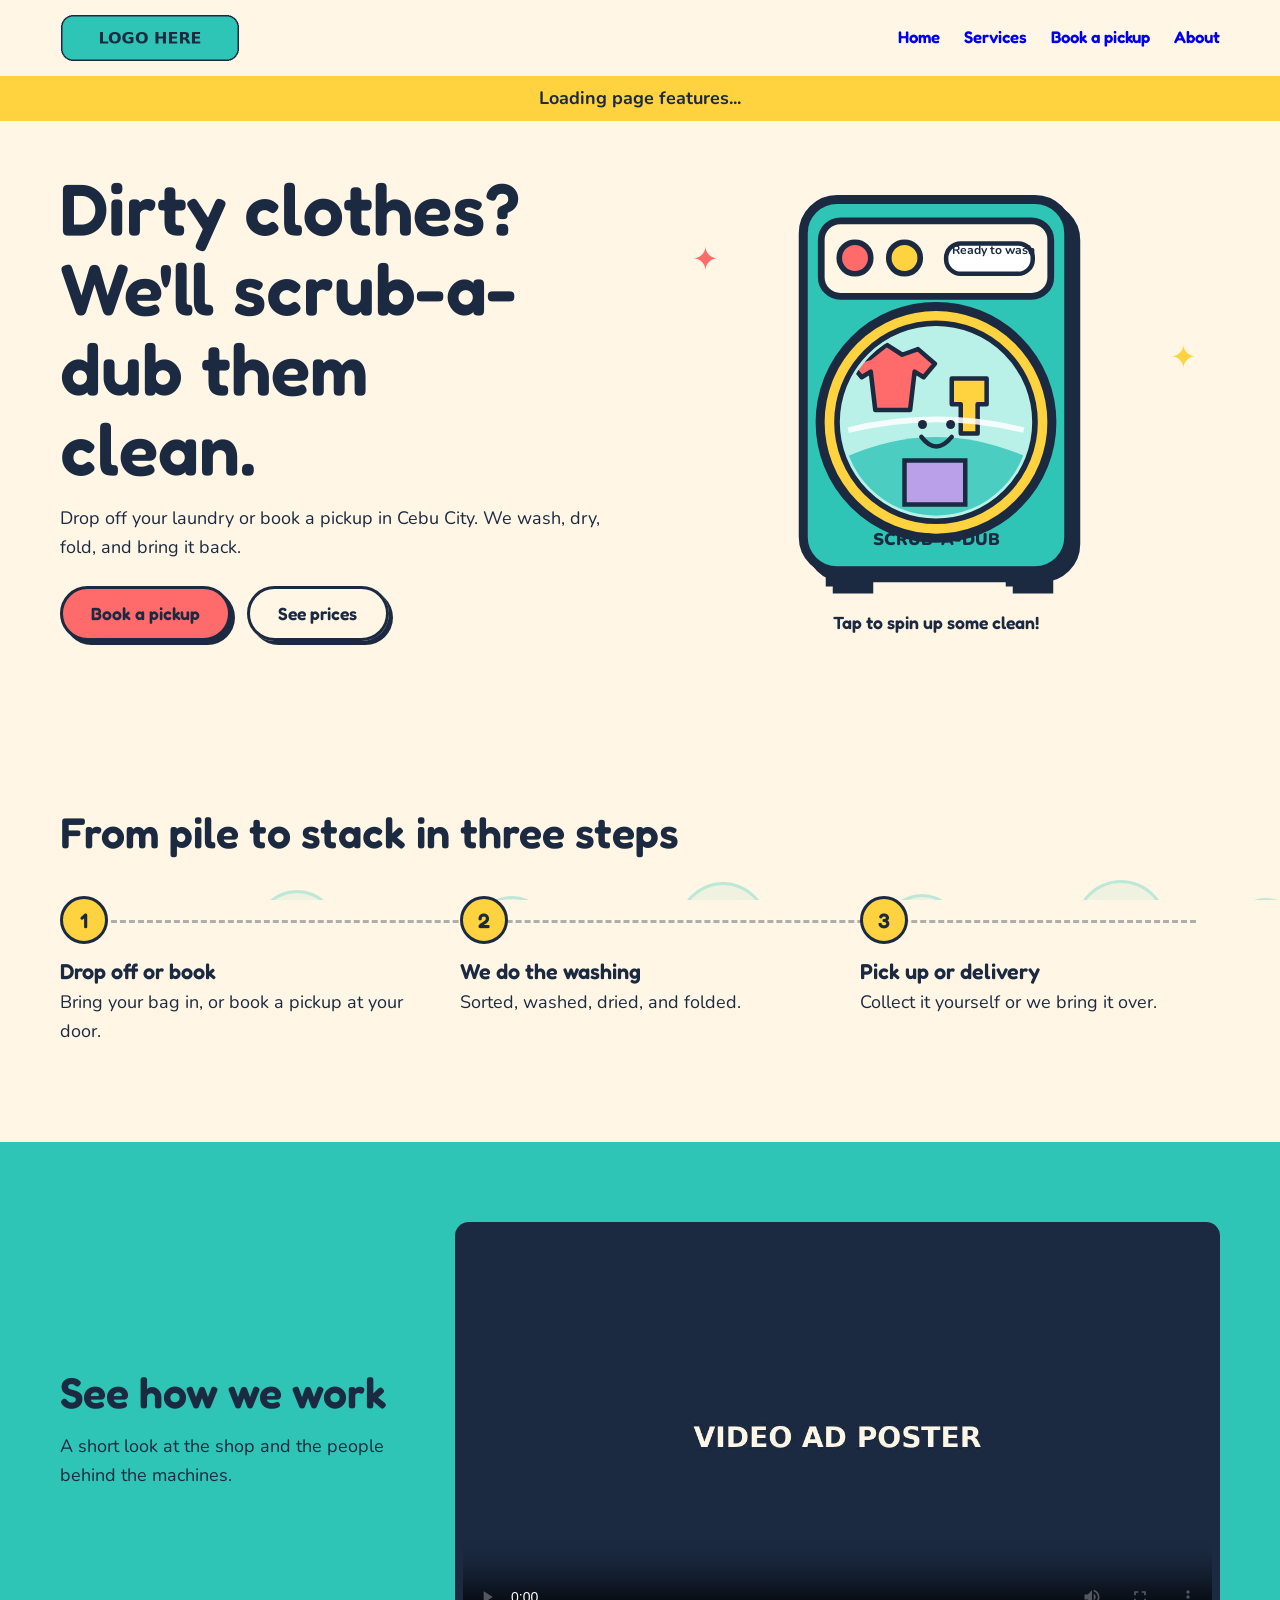
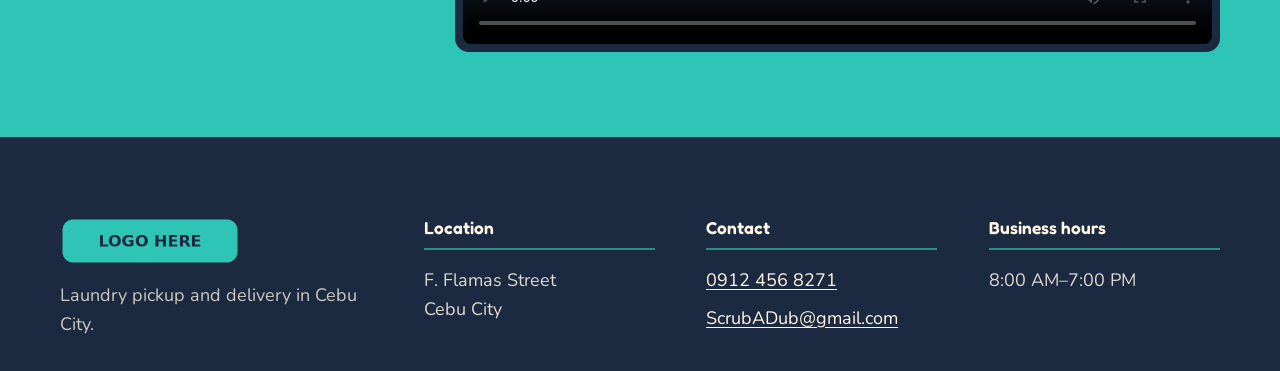
==== commit a80c3a67: "Improve the footer and removed misplaced button" ====
--- a/index.html
+++ b/index.html
@@ -70,11 +70,11 @@
 </main>
 <footer class="site-footer"><div class="wrap footer-wrap">
 <div class="footer-grid">
-<section class="footer-brand"><img src="assets/logo-small.png" alt="Scrub-a-dub Laundry" width="180" height="48"><p>Fresh, folded, and delivered with care in Cebu City.</p><a class="btn footer-cta" href="order.html">Book a pickup <span aria-hidden="true">→</span></a></section>
-<section class="footer-column"><h2><span class="footer-icon" aria-hidden="true">⌖</span>Find us</h2><address>F. Flamas Street<br>Cebu City</address></section>
-<section class="footer-column"><h2><span class="footer-icon" aria-hidden="true">✉</span>Get in touch</h2><p><a href="tel:+639124568271">0912 456 8271</a><a href="mailto:ScrubADub@gmail.com">ScrubADub@gmail.com</a></p></section>
-<section class="footer-column"><h2><span class="footer-icon" aria-hidden="true">◷</span>Opening hours</h2><p>8:00 AM–7:00 PM</p></section>
-</div><div class="footer-bottom"><span>© 2026 Scrub-a-dub Laundry</span><span>Website by <strong>Agura's Team</strong></span></div>
+<section class="footer-brand"><img src="assets/logo-small.png" alt="Scrub-a-dub Laundry" width="180" height="48"><p>Laundry pickup and delivery in Cebu City.</p></section>
+<section class="footer-column"><h2>Location</h2><address>F. Flamas Street<br>Cebu City</address></section>
+<section class="footer-column"><h2>Contact</h2><p><a href="tel:+639124568271">0912 456 8271</a><a href="mailto:ScrubADub@gmail.com">ScrubADub@gmail.com</a></p></section>
+<section class="footer-column"><h2>Business hours</h2><p>8:00 AM–7:00 PM</p></section>
+</div>
 </div></footer>
 <script type="py" config="./pyscript.toml">
 import nav, washing_machine, background_bubbles
--- a/style.css
+++ b/style.css
@@ -140,13 +140,9 @@
 .site-footer{position:relative;overflow:hidden;background:var(--navy);color:var(--cream);padding-block:var(--s6) var(--s3);border-top:5px solid var(--teal)}
 .footer-grid{display:grid;grid-template-columns:1.35fr repeat(3,minmax(0,1fr));gap:clamp(22px,4vw,52px);align-items:start}
 .footer-brand img{width:180px;height:auto}.footer-brand p{max-width:29ch;margin:var(--s3) 0;color:rgba(255,246,229,.78)}
-.footer-cta{padding:.58em 1em;font-size:.98rem;box-shadow:3px 3px 0 #fff6e5}.footer-cta:hover{box-shadow:5px 6px 0 #fff6e5}
-.site-footer .footer-cta:hover{color:var(--navy)}
-.footer-column h2{display:flex;align-items:center;gap:10px;margin:0 0 var(--s3);font:600 1.12rem/1.2 var(--f-head);color:var(--sun)}
-.footer-icon{display:grid;width:34px;height:34px;flex:none;place-items:center;border:2px solid var(--cream);border-radius:50%;background:var(--teal);color:var(--navy);font-size:1.05rem}
+.footer-column h2{margin:0 0 var(--s3);padding-bottom:var(--s2);border-bottom:2px solid rgba(46,196,182,.65);font:600 1.08rem/1.3 var(--f-head);color:var(--cream)}
 .footer-column p,.footer-column address{margin:0;color:rgba(255,246,229,.86);font-style:normal}
 .footer-column p{display:grid;gap:9px}.site-footer a{color:var(--cream);text-underline-offset:3px;overflow-wrap:anywhere}.site-footer a:hover{color:var(--sun)}
-.footer-bottom{display:flex;justify-content:space-between;gap:var(--s3);margin-top:var(--s5);padding-top:var(--s3);border-top:1px solid rgba(255,246,229,.28);color:rgba(255,246,229,.72);font-size:.92rem}
 /* 6. pages: hero */
 .hero{padding-block:var(--s5) var(--s6);position:relative;overflow:hidden}
 .hero h1{max-width:12ch}
@@ -192,4 +188,4 @@
 .calculator-panel{gap:var(--s3)}.calculator-panel .fields{padding:0}
 .footer-grid{grid-template-columns:repeat(2,minmax(0,1fr))}
 }
-@media (max-width:480px){.svc{grid-template-columns:44px minmax(0,1fr) auto;gap:12px;padding:16px}.svc .ico{width:42px;height:42px}.svc .name{font-size:1.25rem}.svc .price{max-width:78px;font-size:.9rem}.svc-tag{font-size:.72rem}.calculator-panel{padding:20px}.calculator-fields-heading,.receipt-heading{font-size:1.15rem}.footer-grid{grid-template-columns:1fr;gap:var(--s4)}.footer-bottom{flex-direction:column;gap:5px}.footer-brand p{max-width:36ch}}
+@media (max-width:480px){.svc{grid-template-columns:44px minmax(0,1fr) auto;gap:12px;padding:16px}.svc .ico{width:42px;height:42px}.svc .name{font-size:1.25rem}.svc .price{max-width:78px;font-size:.9rem}.svc-tag{font-size:.72rem}.calculator-panel{padding:20px}.calculator-fields-heading,.receipt-heading{font-size:1.15rem}.footer-grid{grid-template-columns:1fr;gap:var(--s4)}.footer-brand p{max-width:36ch}}
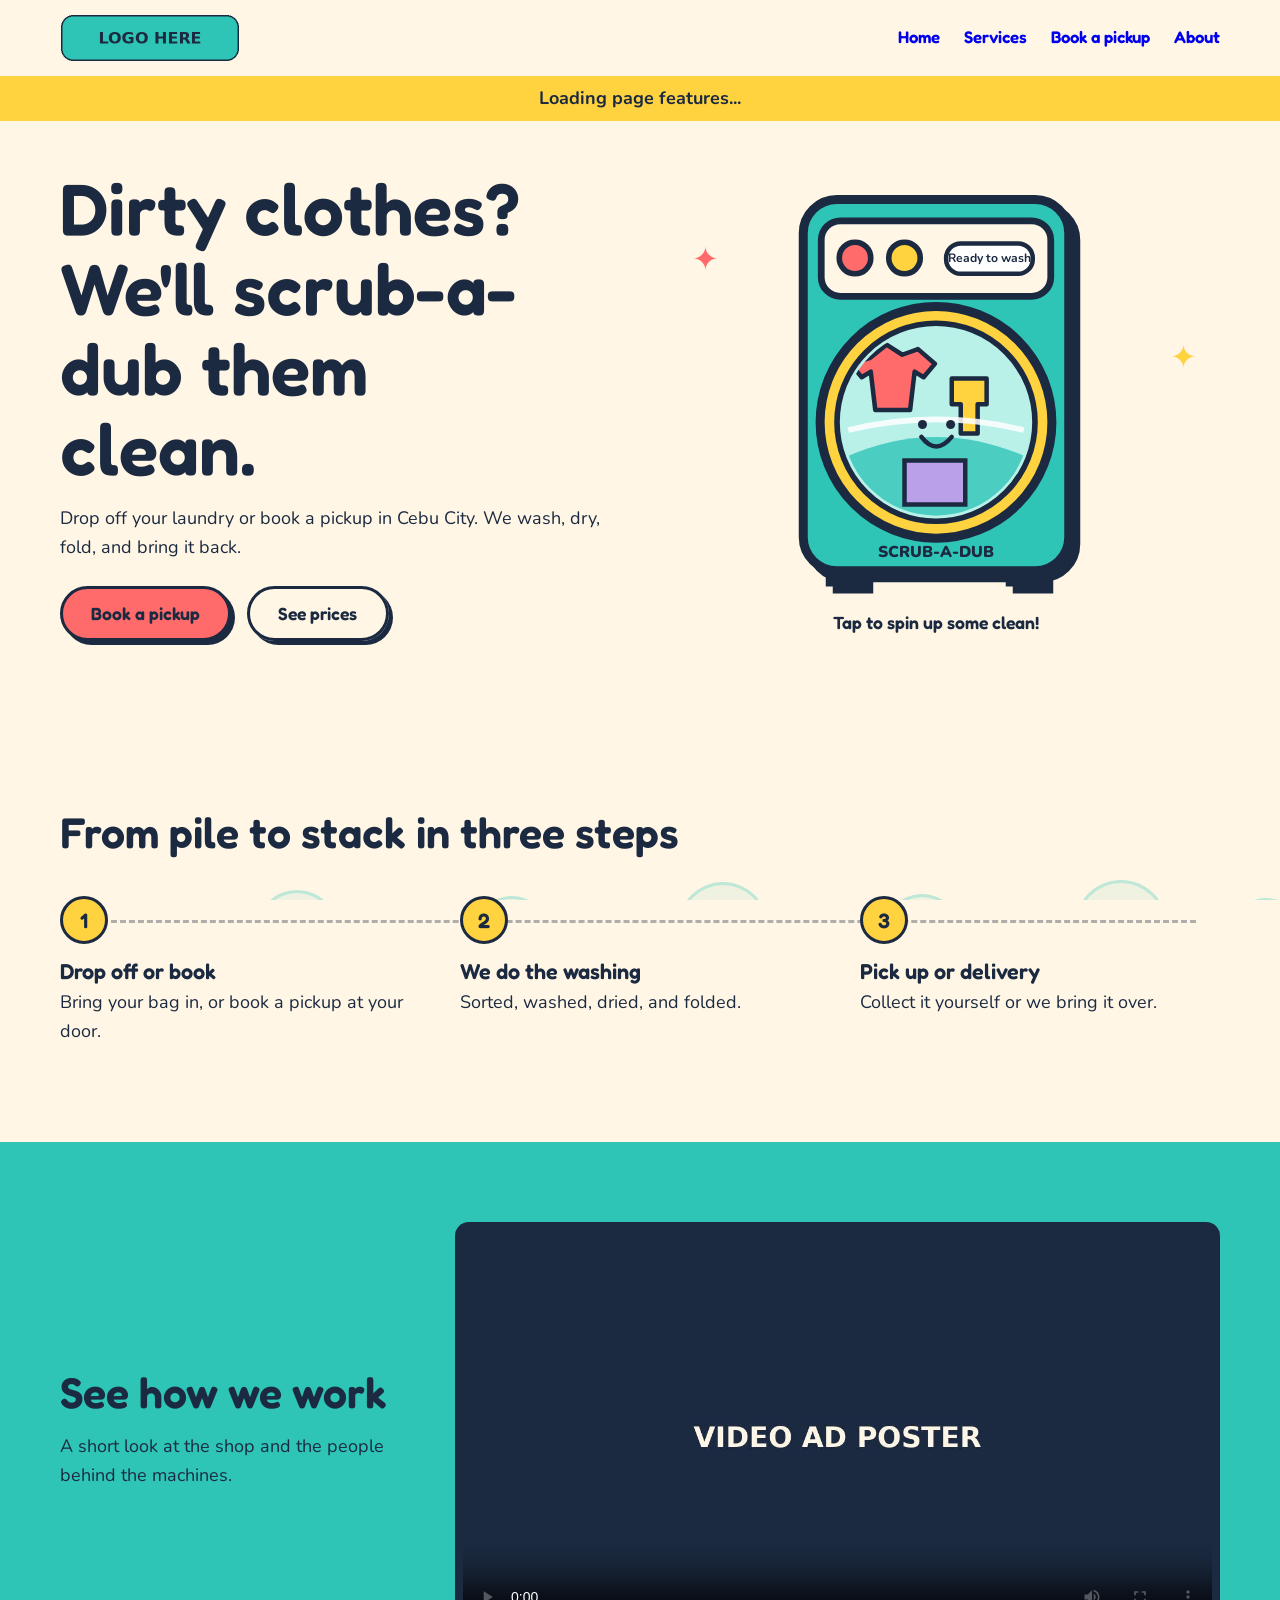
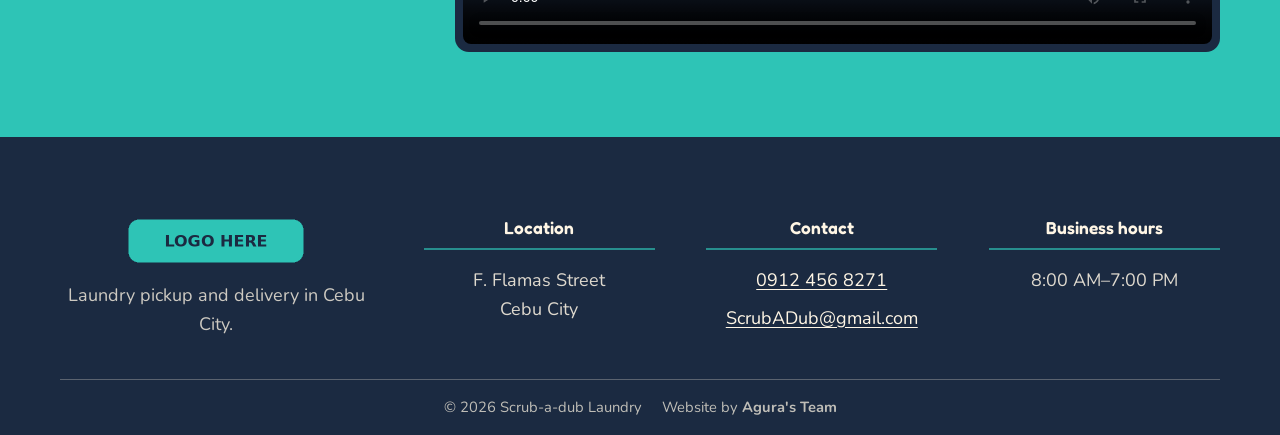
==== commit c9ecab72: "fixed small misalignment in home" ====
--- a/index.html
+++ b/index.html
@@ -50,7 +50,7 @@
 <path d="M82 225q78-19 156 0" fill="none" stroke="#fff" stroke-width="5" opacity=".85"/>
 </g>
 <g class="washer-smile" fill="#1B2A41"><circle cx="148" cy="220" r="4"/><circle cx="173" cy="220" r="4"/><path d="M147 231q13 17 27 0" fill="none" stroke="#1B2A41" stroke-width="4" stroke-linecap="round"/></g>
-<text x="160" y="327" text-anchor="middle" fill="#1B2A41" font-family="Nunito, sans-serif" font-size="15" font-weight="900">SCRUB-A-DUB</text>
+<text x="160" y="338" text-anchor="middle" fill="#1B2A41" font-family="Nunito, sans-serif" font-size="14" font-weight="900">SCRUB-A-DUB</text>
 </svg>
 <span id="status" class="washer-status" role="status">Ready to wash</span>
 <span class="washer-burst" aria-hidden="true"><i></i><i></i><i></i><i></i><i></i><i></i><i></i><i></i><i></i><i></i><i></i><i></i></span>
@@ -74,7 +74,7 @@
 <section class="footer-column"><h2>Location</h2><address>F. Flamas Street<br>Cebu City</address></section>
 <section class="footer-column"><h2>Contact</h2><p><a href="tel:+639124568271">0912 456 8271</a><a href="mailto:ScrubADub@gmail.com">ScrubADub@gmail.com</a></p></section>
 <section class="footer-column"><h2>Business hours</h2><p>8:00 AM–7:00 PM</p></section>
-</div>
+</div><div class="footer-bottom"><span>© 2026 Scrub-a-dub Laundry</span><span>Website by <strong>Agura's Team</strong></span></div>
 </div></footer>
 <script type="py" config="./pyscript.toml">
 import nav, washing_machine, background_bubbles
--- a/style.css
+++ b/style.css
@@ -138,11 +138,12 @@
 .faq-a>div{overflow:hidden}
 .faq-a p{padding:0 var(--s2) var(--s3)}
 .site-footer{position:relative;overflow:hidden;background:var(--navy);color:var(--cream);padding-block:var(--s6) var(--s3);border-top:5px solid var(--teal)}
-.footer-grid{display:grid;grid-template-columns:1.35fr repeat(3,minmax(0,1fr));gap:clamp(22px,4vw,52px);align-items:start}
-.footer-brand img{width:180px;height:auto}.footer-brand p{max-width:29ch;margin:var(--s3) 0;color:rgba(255,246,229,.78)}
-.footer-column h2{margin:0 0 var(--s3);padding-bottom:var(--s2);border-bottom:2px solid rgba(46,196,182,.65);font:600 1.08rem/1.3 var(--f-head);color:var(--cream)}
+.footer-grid{display:grid;grid-template-columns:1.35fr repeat(3,minmax(0,1fr));gap:clamp(22px,4vw,52px);align-items:start;text-align:center}
+.footer-brand img{width:180px;height:auto;margin-inline:auto}.footer-brand p{max-width:29ch;margin:var(--s3) auto 0;color:rgba(255,246,229,.78)}
+.footer-column h2{margin:0 0 var(--s3);padding-bottom:var(--s2);border-bottom:2px solid rgba(46,196,182,.65);font:600 1.08rem/1.3 var(--f-head);color:var(--cream);text-align:center}
 .footer-column p,.footer-column address{margin:0;color:rgba(255,246,229,.86);font-style:normal}
-.footer-column p{display:grid;gap:9px}.site-footer a{color:var(--cream);text-underline-offset:3px;overflow-wrap:anywhere}.site-footer a:hover{color:var(--sun)}
+.footer-column p{display:grid;justify-items:center;gap:9px}.site-footer a{color:var(--cream);text-underline-offset:3px;overflow-wrap:anywhere}.site-footer a:hover{color:var(--sun)}
+.footer-bottom{display:flex;justify-content:center;flex-wrap:wrap;gap:6px 20px;margin-top:var(--s5);padding-top:var(--s3);border-top:1px solid rgba(255,246,229,.28);color:rgba(255,246,229,.72);font-size:.92rem;text-align:center}
 /* 6. pages: hero */
 .hero{padding-block:var(--s5) var(--s6);position:relative;overflow:hidden}
 .hero h1{max-width:12ch}
@@ -153,7 +154,7 @@
 .washer-spin{transform-box:view-box;transform-origin:50% 57.4%}
 .is-spinning .washer-spin{animation:commercial-spin .28s linear infinite}
 .washer-smile{pointer-events:none}
-.washer-status{position:absolute;top:15.5%;left:53%;width:26%;overflow:hidden;color:var(--navy);font:700 clamp(.48rem,1.6vw,.76rem)/1.2 var(--f-body);text-align:center;white-space:nowrap;text-overflow:ellipsis;pointer-events:none}
+.washer-status{position:absolute;top:15.5%;left:52.8%;width:24%;height:7.1%;display:flex;align-items:center;justify-content:center;overflow:hidden;color:var(--navy);font:700 clamp(.48rem,1.6vw,.76rem)/1 var(--f-body);text-align:center;white-space:nowrap;text-overflow:ellipsis;pointer-events:none}
 .washer-hint{margin:var(--s2) 0 0;font:600 1.1rem var(--f-head);text-align:center}
 .washer-spark{position:absolute;z-index:1;color:var(--coral);font-size:2rem;animation:sparkle 1.8s ease-in-out infinite alternate;pointer-events:none}
 .washer-spark--one{top:15%;left:7%}.washer-spark--two{top:35%;right:4%;color:var(--sun);animation-delay:-.8s}
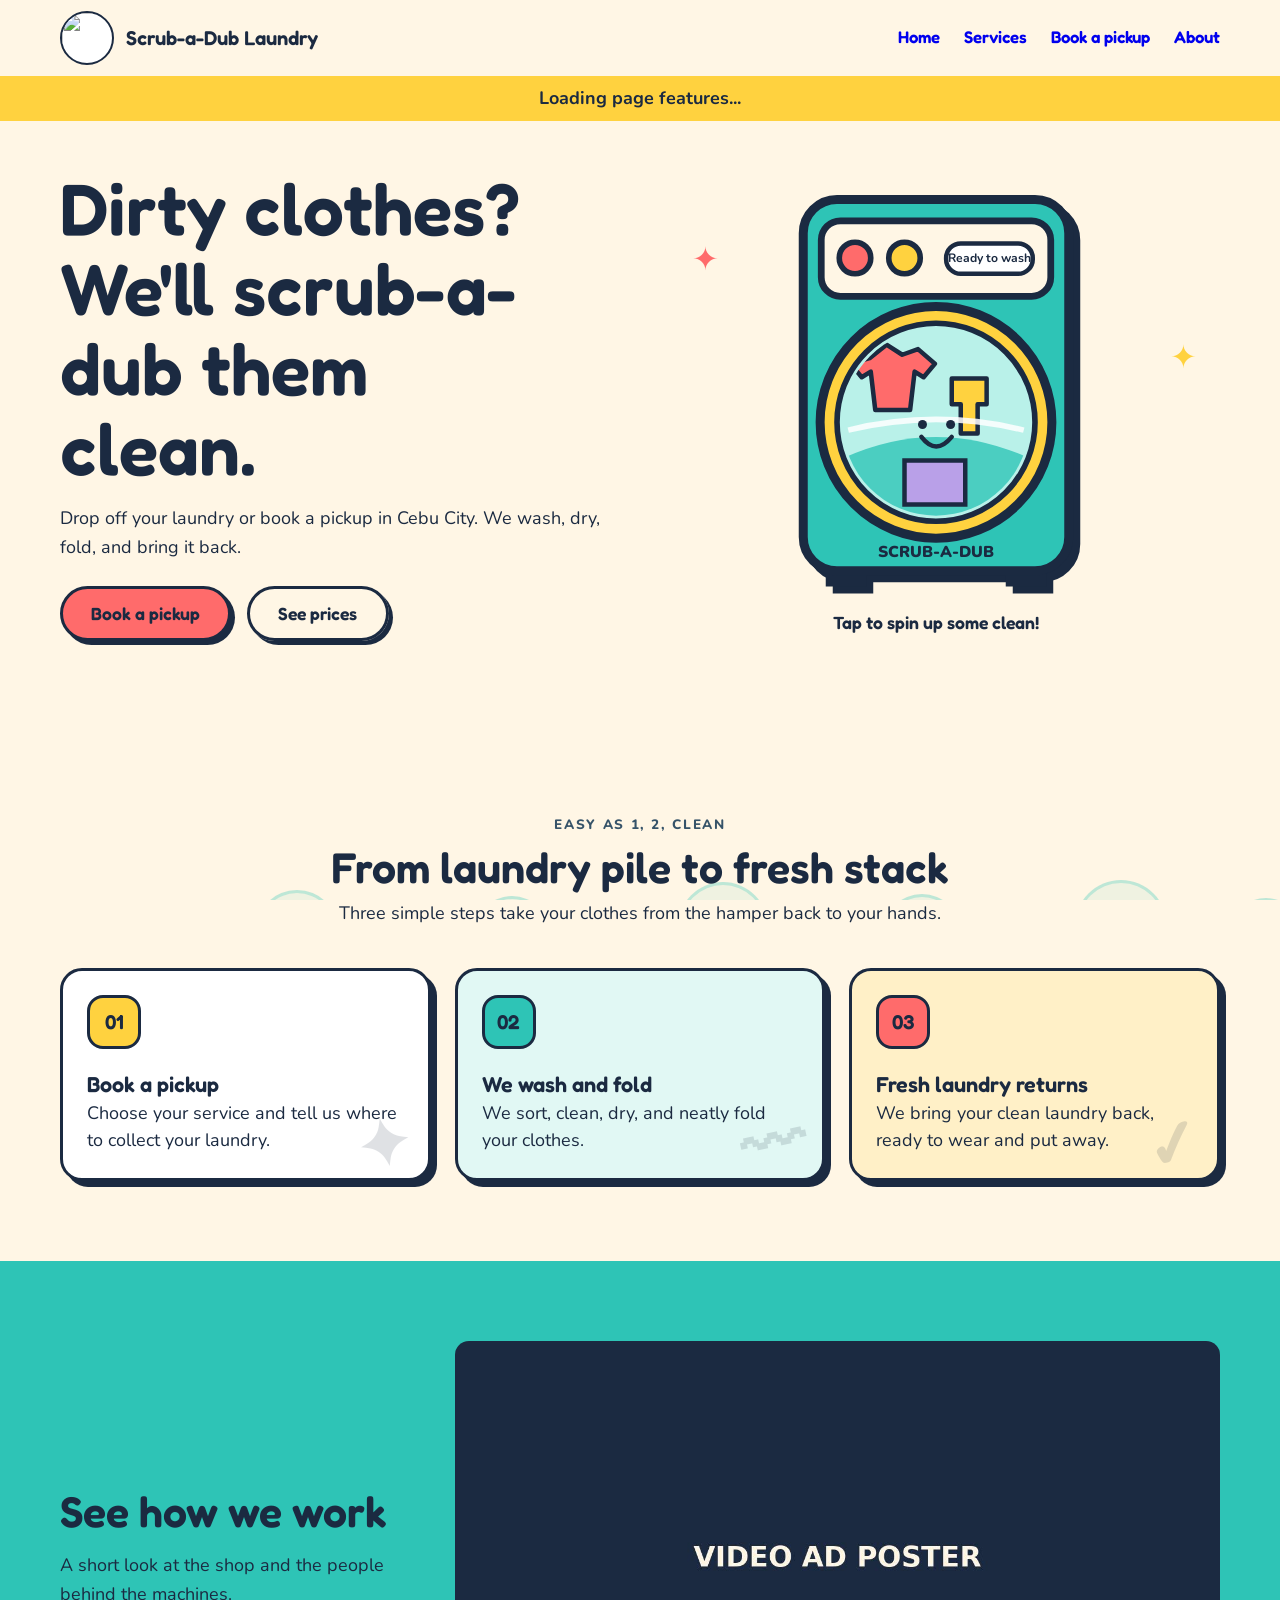
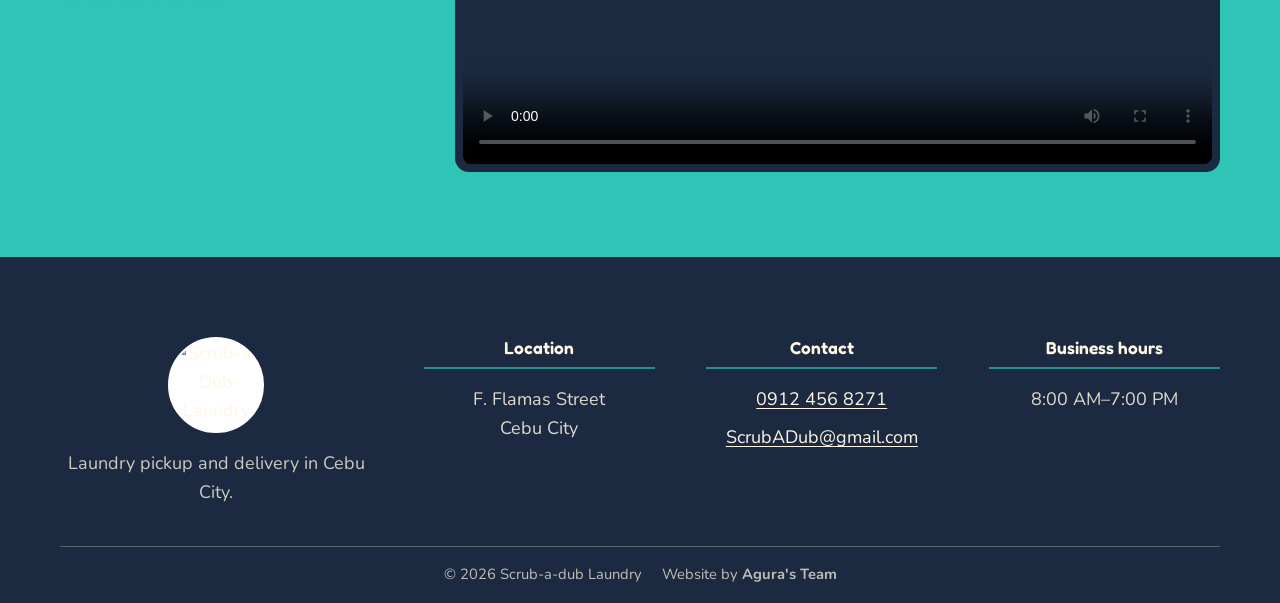
==== commit ab0f8af6: "Fixed home page and redesign small part" ====
--- a/index.html
+++ b/index.html
@@ -5,7 +5,7 @@
 <meta name="viewport" content="width=device-width, initial-scale=1">
 <title>Scrub-a-dub Laundry | Laundry pickup and delivery in Cebu City</title>
 <meta name="description" content="Laundry pickup and delivery in Cebu City. Wash, dry, fold, and return.">
-<link rel="icon" href="assets/logo-small.png">
+<link rel="icon" href="assets/logo-option-4.png">
 <link rel="preconnect" href="https://fonts.googleapis.com"><link rel="preconnect" href="https://fonts.gstatic.com" crossorigin>
 <link rel="stylesheet" href="https://fonts.googleapis.com/css2?family=Fredoka:wght@500;600&family=Nunito:wght@400;700&display=swap">
 <link rel="stylesheet" href="style.css">
@@ -17,7 +17,7 @@
 <i class="bubble-background__bubble"></i><i class="bubble-background__bubble"></i><i class="bubble-background__bubble"></i><i class="bubble-background__bubble"></i><i class="bubble-background__bubble"></i><i class="bubble-background__bubble"></i><i class="bubble-background__bubble"></i><i class="bubble-background__bubble"></i><i class="bubble-background__bubble"></i><i class="bubble-background__bubble"></i><i class="bubble-background__bubble"></i><i class="bubble-background__bubble"></i><i class="bubble-background__bubble"></i><i class="bubble-background__bubble"></i>
 </div>
 <header class="site-header"><div class="wrap bar">
-<a class="brand" href="index.html"><img src="assets/logo-small.png" alt="Scrub-a-dub Laundry, home" width="180" height="48"></a>
+<a class="brand" href="index.html"><img class="brand-mark" src="assets/logo-option-4.png" alt=""><span>Scrub-a-Dub Laundry</span></a>
 <button id="nav-toggle" class="nav-toggle" aria-expanded="false" aria-controls="nav">Menu</button>
 <nav id="nav" class="nav" aria-label="Main"><a href="index.html">Home</a><a href="services.html">Services</a><a href="order.html">Book a pickup</a><a href="about.html">About</a></nav>
 </div></header>
@@ -58,11 +58,13 @@
 <p class="washer-hint">Tap to spin up some clean!</p>
 </div>
 </div></section>
-<section class="section"><div class="wrap"><h2>From pile to stack in three steps</h2>
+<section class="section how-it-works"><div class="wrap">
+<div class="steps-heading"><span class="eyebrow">Easy as 1, 2, clean</span><h2>From laundry pile to fresh stack</h2><p>Three simple steps take your clothes from the hamper back to your hands.</p></div>
 <ol class="steps">
-<li><span class="num">1</span><h3>Drop off or book</h3><p>Bring your bag in, or book a pickup at your door.</p></li>
-<li><span class="num">2</span><h3>We do the washing</h3><p>Sorted, washed, dried, and folded.</p></li>
-<li><span class="num">3</span><h3>Pick up or delivery</h3><p>Collect it yourself or we bring it over.</p></li></ol></div></section>
+<li><span class="num">01</span><div><h3>Book a pickup</h3><p>Choose your service and tell us where to collect your laundry.</p></div><span class="step-doodle" aria-hidden="true">✦</span></li>
+<li><span class="num">02</span><div><h3>We wash and fold</h3><p>We sort, clean, dry, and neatly fold your clothes.</p></div><span class="step-doodle" aria-hidden="true">〰</span></li>
+<li><span class="num">03</span><div><h3>Fresh laundry returns</h3><p>We bring your clean laundry back, ready to wear and put away.</p></div><span class="step-doodle" aria-hidden="true">✓</span></li>
+</ol></div></section>
 <section class="band"><div class="wrap grid12">
 <div class="c-4"><h2>See how we work</h2><p>A short look at the shop and the people behind the machines.</p></div>
 <div class="c-8"><div class="video-frame"><video controls preload="metadata" poster="assets/ad-poster.jpg"><source src="assets/ad.mp4" type="video/mp4">Your browser can't play this video.</video></div></div>
@@ -70,7 +72,7 @@
 </main>
 <footer class="site-footer"><div class="wrap footer-wrap">
 <div class="footer-grid">
-<section class="footer-brand"><img src="assets/logo-small.png" alt="Scrub-a-dub Laundry" width="180" height="48"><p>Laundry pickup and delivery in Cebu City.</p></section>
+<section class="footer-brand"><img src="assets/logo-option-4.png" alt="Scrub-a-Dub Laundry logo" width="96" height="96"><p>Laundry pickup and delivery in Cebu City.</p></section>
 <section class="footer-column"><h2>Location</h2><address>F. Flamas Street<br>Cebu City</address></section>
 <section class="footer-column"><h2>Contact</h2><p><a href="tel:+639124568271">0912 456 8271</a><a href="mailto:ScrubADub@gmail.com">ScrubADub@gmail.com</a></p></section>
 <section class="footer-column"><h2>Business hours</h2><p>8:00 AM–7:00 PM</p></section>
--- a/style.css
+++ b/style.css
@@ -44,6 +44,8 @@
 .site-header{position:sticky;top:0;z-index:10;background:var(--cream);transition:box-shadow var(--t-hover)}
 .site-header.scrolled{box-shadow:0 3px 0 var(--navy)}
 .bar{display:flex;align-items:center;justify-content:space-between;gap:var(--s3);min-height:76px}
+.brand{display:inline-flex;align-items:center;gap:12px;color:var(--navy);font:600 1.25rem/1.1 var(--f-head);text-decoration:none;white-space:nowrap}
+.brand-mark{width:54px;height:54px;object-fit:cover;border:2px solid var(--navy);border-radius:50%;background:#fff}
 .nav{display:flex;gap:var(--s4)}
 .nav a{font:600 1.05rem var(--f-head);text-decoration:none;padding:var(--s1) 0;border-bottom:3px solid transparent;transition:transform var(--t-hover) var(--ease-bounce)}
 .nav a:hover{transform:rotate(-3deg) translateY(-2px)}
@@ -54,12 +56,19 @@
 .btn:active{transform:scale(.96);box-shadow:2px 2px 0 var(--navy);transition-duration:var(--t-press)}
 .btn--ghost{background:transparent}
 .actions{display:flex;flex-wrap:wrap;gap:var(--s3);margin-top:var(--s4)}
-.steps{display:flex;gap:var(--s5);position:relative;margin:var(--s5) 0 0;padding:0;list-style:none}
-.steps::before{content:"";position:absolute;left:24px;right:24px;top:24px;border-top:3px dashed var(--navy);opacity:.35}
-.steps li{position:relative;flex:1}
-.num{width:48px;height:48px;border-radius:50%;background:var(--sun);border:3px solid var(--navy);display:grid;place-items:center;font:600 1.3rem var(--f-head);margin-bottom:var(--s3);position:relative;transition:transform var(--t-hover) var(--ease-bounce)}
-.steps li:hover .num{transform:rotate(-12deg) scale(1.12)}
-.steps h3{margin-bottom:var(--s1)}
+.steps-heading{max-width:680px;margin:0 auto var(--s5);text-align:center}
+.steps-heading h2{margin:.35rem 0 .5rem}
+.steps-heading p{margin-inline:auto}
+.steps{display:grid;grid-template-columns:repeat(3,minmax(0,1fr));gap:var(--s4);margin:0;padding:0;list-style:none}
+.steps li{position:relative;min-height:210px;padding:24px;border:3px solid var(--navy);border-radius:22px;background:#fff;box-shadow:6px 6px 0 var(--navy);overflow:hidden;transition:transform var(--t-hover) var(--ease-bounce),box-shadow var(--t-hover)}
+.steps li:nth-child(2){background:#E1F8F4}.steps li:nth-child(3){background:#FFF0C7}
+.steps li:hover{transform:translateY(-4px) rotate(-.5deg);box-shadow:9px 10px 0 var(--navy)}
+.num{display:grid;width:54px;height:54px;place-items:center;margin-bottom:var(--s4);border:3px solid var(--navy);border-radius:16px;background:var(--sun);font:600 1.25rem var(--f-head);position:relative;transition:transform var(--t-hover) var(--ease-bounce)}
+.steps li:nth-child(2) .num{background:var(--teal)}.steps li:nth-child(3) .num{background:var(--coral)}
+.steps li:hover .num{transform:rotate(-8deg) scale(1.08)}
+.steps h3{margin-bottom:var(--s1);font-size:1.35rem}
+.steps p{position:relative;z-index:1;margin:0;max-width:32ch;line-height:1.5}
+.step-doodle{position:absolute;right:17px;bottom:2px;color:rgba(27,42,65,.14);font:600 4rem/1 var(--f-head);transform:rotate(-12deg);pointer-events:none}
 .video-frame{background:var(--navy);border-radius:var(--r);padding:var(--s2);aspect-ratio:16/9}
 .video-frame video{width:100%;height:100%;border-radius:8px;background:var(--navy);object-fit:cover}
 .svc-list{display:grid;grid-template-columns:repeat(2,minmax(0,1fr));gap:var(--s4);margin:var(--s4) 0 0;padding:0;list-style:none}
@@ -137,9 +146,49 @@
 .faq-item.open .faq-a{grid-template-rows:1fr}
 .faq-a>div{overflow:hidden}
 .faq-a p{padding:0 var(--s2) var(--s3)}
+/* Booking page */
+.booking-hero{padding-block:clamp(42px,7vw,84px) var(--s6);background:linear-gradient(180deg,#FFF0C7 0,#FFF6E5 340px)}
+.booking-heading{max-width:760px;margin:0 auto var(--s5);text-align:center}
+.booking-heading h1{margin:.25em 0 .12em}
+.booking-heading>p{margin:0 auto;max-width:48ch}
+.booking-pills{display:flex;justify-content:center;flex-wrap:wrap;gap:10px;margin-top:var(--s3)}
+.booking-pills span{padding:6px 13px;border:2px solid var(--navy);border-radius:999px;background:#fff;font-size:.93rem;font-weight:800}
+.booking-layout{display:grid;grid-template-columns:minmax(0,1.25fr) minmax(300px,.75fr);align-items:start;gap:var(--s4)}
+.booking-form-card,.next-card{padding:clamp(22px,3.5vw,38px);border:3px solid var(--navy);border-radius:26px;background:#fff;box-shadow:8px 8px 0 var(--navy)}
+.booking-card-heading{display:flex;align-items:center;gap:14px;margin-bottom:var(--s4)}
+.booking-card-heading h2{margin:0 0 3px;font-size:clamp(1.45rem,2vw,1.9rem)}
+.booking-card-heading p{margin:0;font-size:.96rem}
+.booking-card-heading .step-chip{width:44px;height:44px;font-size:1.2rem}
+.booking-fields{display:grid;grid-template-columns:repeat(2,minmax(0,1fr));column-gap:var(--s3)}
+.booking-fields .field{min-width:0;margin-bottom:var(--s3)}
+.booking-wide{grid-column:1/-1}
+.booking-fields .in{min-height:52px;background:#FFFCF5}
+.booking-fields textarea.in{min-height:112px;resize:vertical}
+.label-soft{font-size:.88em;font-weight:400;color:#536176}
+.booking-submit{display:flex;align-items:center;justify-content:space-between;gap:var(--s3);margin-top:var(--s1);padding-top:var(--s3);border-top:2px dashed rgba(27,42,65,.25)}
+.booking-submit p{margin:0;max-width:30ch;font-size:.9rem;color:#536176}
+.booking-submit .btn{flex:none}
+.booking-side{display:grid;gap:var(--s4)}
+.next-card{background:var(--teal)}
+.next-card .booking-card-heading{margin-bottom:var(--s3)}
+.pickup-steps{display:grid;gap:0;margin:0;padding:0;list-style:none}
+.pickup-steps li{display:grid;grid-template-columns:44px minmax(0,1fr);gap:12px;padding:15px 0;border-top:2px dashed rgba(27,42,65,.32)}
+.pickup-steps li>span{display:grid;width:38px;height:38px;place-items:center;border:2px solid var(--navy);border-radius:50%;background:var(--sun);font:600 .9rem var(--f-head)}
+.pickup-steps h3{margin:0 0 3px;font-size:1.08rem}
+.pickup-steps p{margin:0;font-size:.94rem;line-height:1.45}
+.booking-confirm{min-height:168px;padding:clamp(20px,3vw,30px);border-radius:24px;background:#fff;box-shadow:6px 6px 0 var(--navy)}
+.confirm-top{display:flex;align-items:center;gap:12px;margin-bottom:var(--s3)}
+.confirm-top h2{margin:2px 0 0;font-size:1.55rem}
+.confirm-icon{display:grid;width:42px;height:42px;place-items:center;border:3px solid var(--navy);border-radius:50%;background:var(--sun);font:700 1.35rem var(--f-head)}
+.confirm-empty{margin:0;padding:14px;border:2px dashed rgba(27,42,65,.35);border-radius:14px;color:#536176}
+.booking-confirm .ticket{position:relative}
+.booking-confirm .ticket h3{margin-bottom:var(--s2)}
+.booking-confirm .line{font-size:.95rem}
+.booking-confirm .line dd{font-weight:800;text-align:right}
+.booking-confirm .small{margin-bottom:0}
 .site-footer{position:relative;overflow:hidden;background:var(--navy);color:var(--cream);padding-block:var(--s6) var(--s3);border-top:5px solid var(--teal)}
 .footer-grid{display:grid;grid-template-columns:1.35fr repeat(3,minmax(0,1fr));gap:clamp(22px,4vw,52px);align-items:start;text-align:center}
-.footer-brand img{width:180px;height:auto;margin-inline:auto}.footer-brand p{max-width:29ch;margin:var(--s3) auto 0;color:rgba(255,246,229,.78)}
+.footer-brand img{width:96px;height:96px;object-fit:cover;padding:0;margin-inline:auto;border:2px solid #fff;border-radius:50%;background:#fff}.footer-brand p{max-width:29ch;margin:var(--s3) auto 0;color:rgba(255,246,229,.78)}
 .footer-column h2{margin:0 0 var(--s3);padding-bottom:var(--s2);border-bottom:2px solid rgba(46,196,182,.65);font:600 1.08rem/1.3 var(--f-head);color:var(--cream);text-align:center}
 .footer-column p,.footer-column address{margin:0;color:rgba(255,246,229,.86);font-style:normal}
 .footer-column p{display:grid;justify-items:center;gap:9px}.site-footer a{color:var(--cream);text-underline-offset:3px;overflow-wrap:anywhere}.site-footer a:hover{color:var(--sun)}
@@ -179,14 +228,15 @@
 @media (prefers-reduced-motion:reduce){*,*::before,*::after{animation-duration:.01ms!important;animation-iteration-count:1!important;transition-duration:.01ms!important;scroll-behavior:auto!important}.bubble-background__bubble{opacity:.48;animation:none;bottom:var(--bubble-size)}.is-spinning .washer-spin{animation:none;transform:rotate(360deg)}.is-done .washer-burst i{opacity:1;animation:none;transform:translate(var(--burst-x),var(--burst-y))}}
 @media (max-width:820px){
 .c-6,.c-5,.c-7,.c-4,.c-8{grid-column:1/-1}
+.booking-layout{grid-template-columns:1fr;max-width:760px;margin-inline:auto}
 .nav-toggle{display:block}
 .nav{display:none;position:absolute;left:0;right:0;top:100%;flex-direction:column;background:var(--cream);padding:var(--s3) var(--s4);border-bottom:3px solid var(--navy)}
 .nav.open{display:flex}
-.steps{flex-direction:column;gap:var(--s4)}.steps::before{display:none}
+.steps{grid-template-columns:1fr;gap:var(--s3)}.steps li{min-height:0;display:grid;grid-template-columns:58px minmax(0,1fr);align-items:start;gap:0 16px;padding:20px}.steps .num{grid-row:span 2;width:48px;height:48px;margin:0}.steps li>div{grid-column:2}.steps li>div p{max-width:55ch}.step-doodle{right:14px;bottom:8px;font-size:2.8rem}
 .services-intro{grid-template-columns:1fr;gap:var(--s4)}.services-promo{width:min(420px,90%)}
 .section-heading{align-items:start;flex-direction:column}.section-heading>p{max-width:55ch}
 .svc-list{grid-template-columns:1fr}.svc{min-height:150px}
 .calculator-panel{gap:var(--s3)}.calculator-panel .fields{padding:0}
 .footer-grid{grid-template-columns:repeat(2,minmax(0,1fr))}
 }
-@media (max-width:480px){.svc{grid-template-columns:44px minmax(0,1fr) auto;gap:12px;padding:16px}.svc .ico{width:42px;height:42px}.svc .name{font-size:1.25rem}.svc .price{max-width:78px;font-size:.9rem}.svc-tag{font-size:.72rem}.calculator-panel{padding:20px}.calculator-fields-heading,.receipt-heading{font-size:1.15rem}.footer-grid{grid-template-columns:1fr;gap:var(--s4)}.footer-brand p{max-width:36ch}}
+@media (max-width:480px){.svc{grid-template-columns:44px minmax(0,1fr) auto;gap:12px;padding:16px}.svc .ico{width:42px;height:42px}.svc .name{font-size:1.25rem}.svc .price{max-width:78px;font-size:.9rem}.svc-tag{font-size:.72rem}.calculator-panel{padding:20px}.calculator-fields-heading,.receipt-heading{font-size:1.15rem}.footer-grid{grid-template-columns:1fr;gap:var(--s4)}.footer-brand p{max-width:36ch}.booking-hero{padding-top:var(--s5)}.booking-heading{margin-bottom:var(--s4)}.booking-fields{grid-template-columns:1fr}.booking-wide{grid-column:auto}.booking-form-card,.next-card{padding:20px;border-radius:20px;box-shadow:5px 5px 0 var(--navy)}.booking-submit{align-items:stretch;flex-direction:column}.booking-submit .btn{width:100%}.booking-pills{gap:7px}.booking-pills span{font-size:.84rem}}
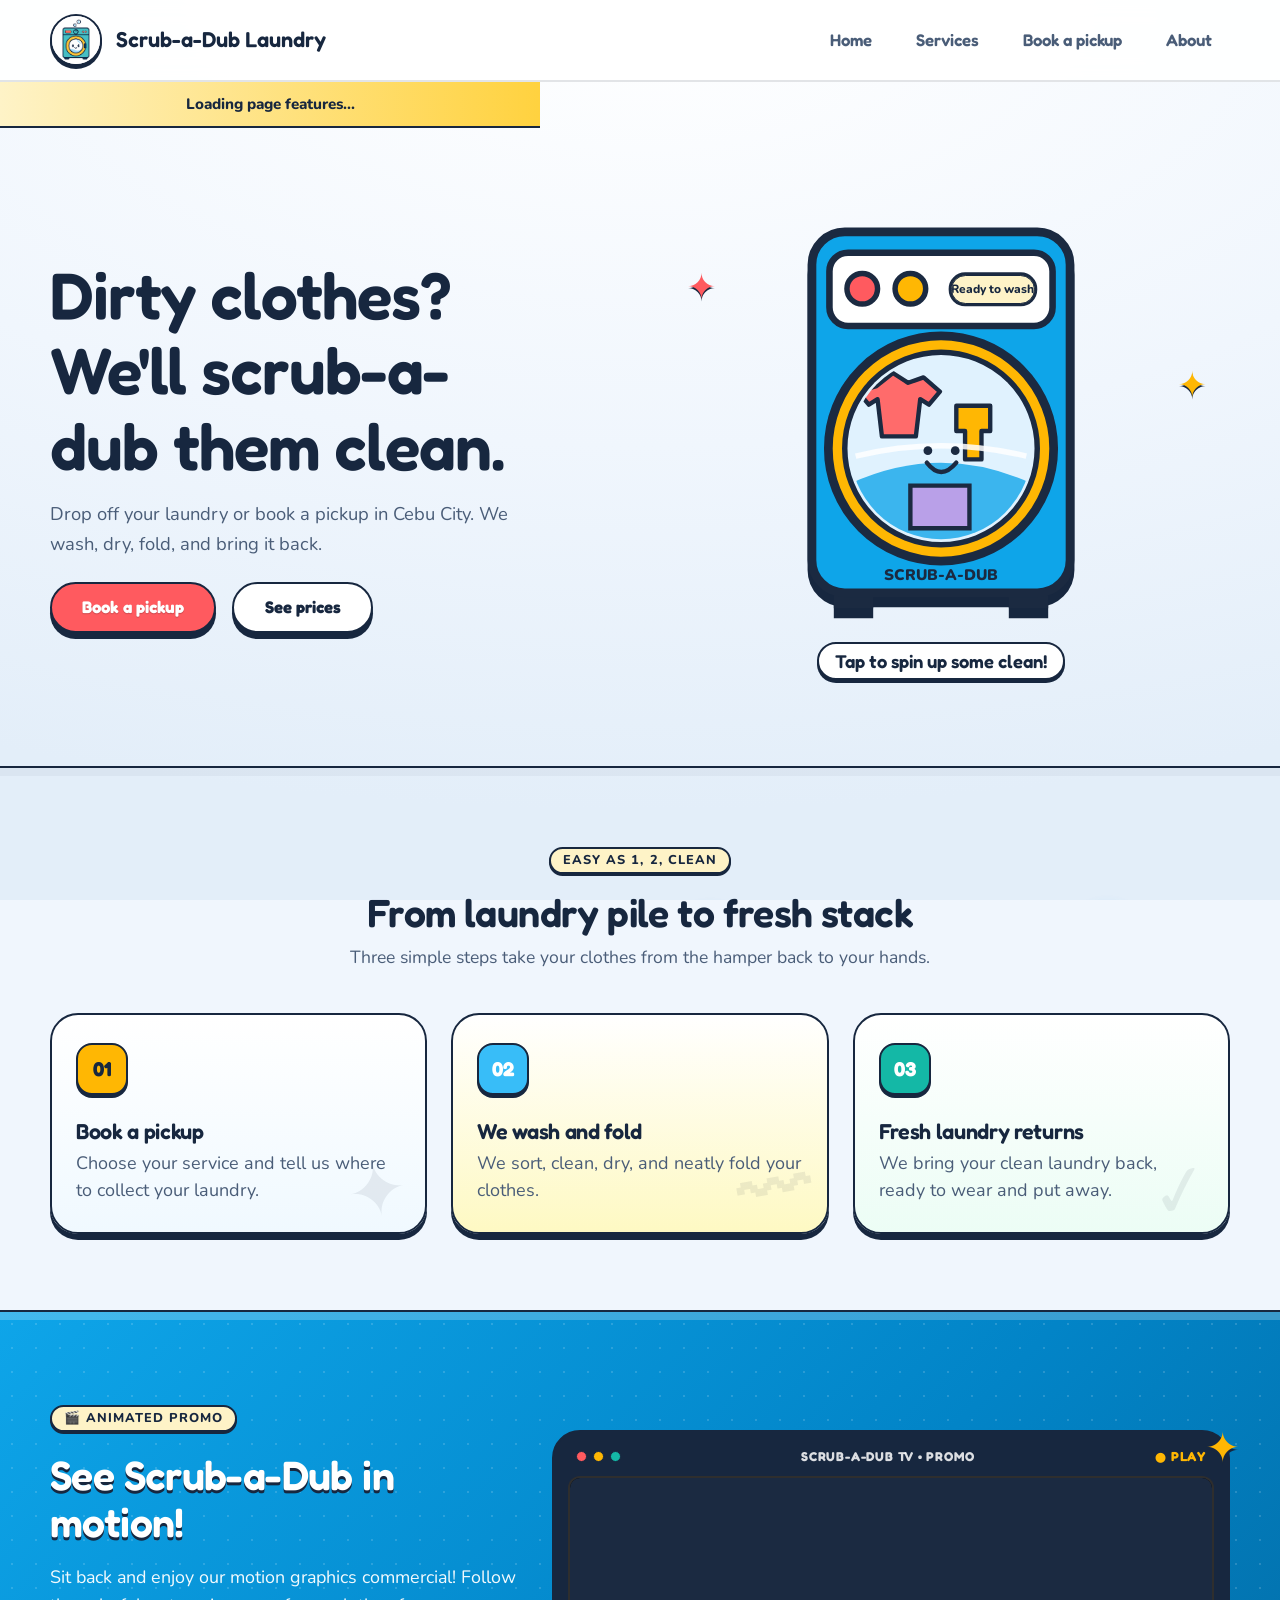
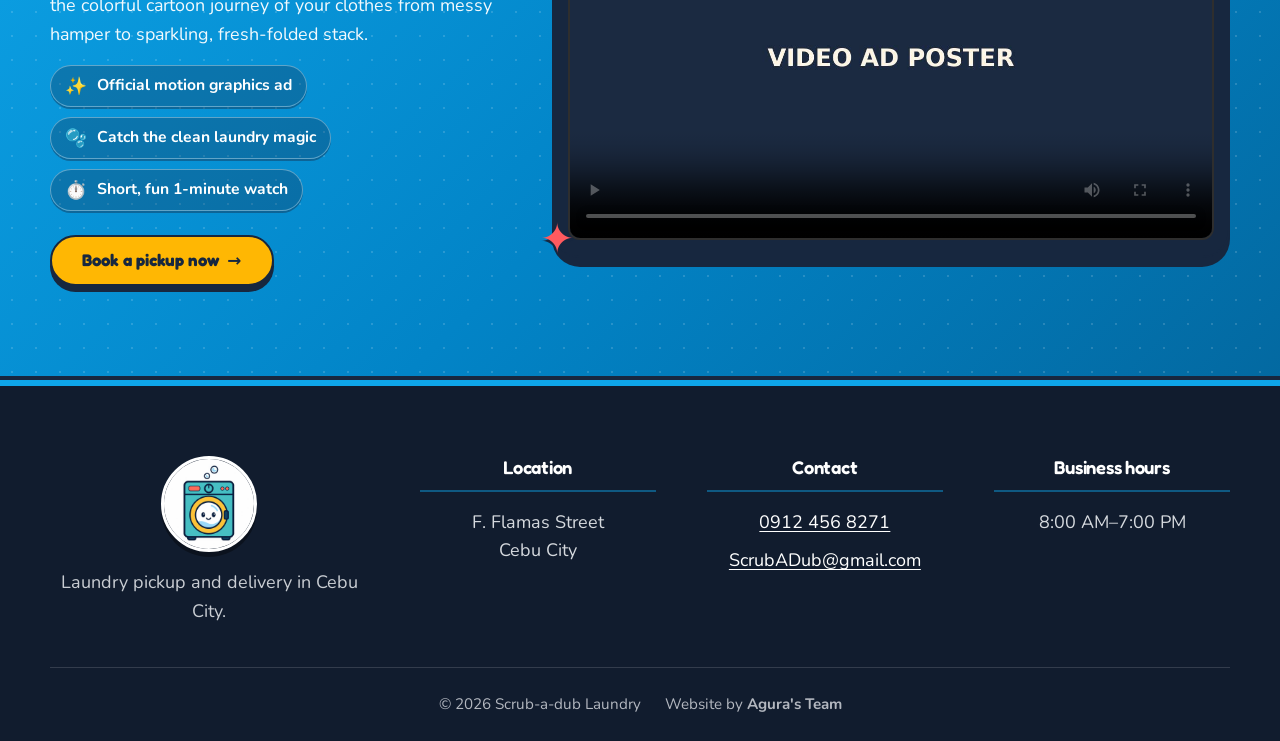
==== commit 2d4f8c46: "changed design in home page for video placeholder" ====
--- a/index.html
+++ b/index.html
@@ -65,9 +65,35 @@
 <li><span class="num">02</span><div><h3>We wash and fold</h3><p>We sort, clean, dry, and neatly fold your clothes.</p></div><span class="step-doodle" aria-hidden="true">〰</span></li>
 <li><span class="num">03</span><div><h3>Fresh laundry returns</h3><p>We bring your clean laundry back, ready to wear and put away.</p></div><span class="step-doodle" aria-hidden="true">✓</span></li>
 </ol></div></section>
-<section class="band"><div class="wrap grid12">
-<div class="c-4"><h2>See how we work</h2><p>A short look at the shop and the people behind the machines.</p></div>
-<div class="c-8"><div class="video-frame"><video controls preload="metadata" poster="assets/ad-poster.jpg"><source src="assets/ad.mp4" type="video/mp4">Your browser can't play this video.</video></div></div>
+<section class="video-showcase"><div class="wrap grid12">
+<div class="c-5 video-showcase__copy">
+<span class="eyebrow">🎬 Animated Promo</span>
+<h2>See Scrub-a-Dub in motion!</h2>
+<p>Sit back and enjoy our motion graphics commercial! Follow the colorful cartoon journey of your clothes from messy hamper to sparkling, fresh-folded stack.</p>
+<ul class="video-perks">
+<li><span>✨</span> Official motion graphics ad</li>
+<li><span>🫧</span> Catch the clean laundry magic</li>
+<li><span>⏱️</span> Short, fun 1-minute watch</li>
+</ul>
+<div class="video-cta"><a class="btn" href="order.html">Book a pickup now <span aria-hidden="true">→</span></a></div>
+</div>
+<div class="c-7 video-showcase__media">
+<div class="video-console">
+<div class="video-console__header" aria-hidden="true">
+<span class="console-dots"><i></i><i></i><i></i></span>
+<span class="console-title">SCRUB-A-DUB TV • PROMO</span>
+<span class="console-live">● PLAY</span>
+</div>
+<div class="video-frame">
+<video controls preload="metadata" poster="assets/ad-poster.jpg">
+<source src="assets/ad.mp4" type="video/mp4">
+Your browser can't play this video.
+</video>
+</div>
+</div>
+<span class="console-spark console-spark--one" aria-hidden="true">✦</span>
+<span class="console-spark console-spark--two" aria-hidden="true">✦</span>
+</div>
 </div></section>
 </main>
 <footer class="site-footer"><div class="wrap footer-wrap">
--- a/style.css
+++ b/style.css
@@ -1,242 +1,2268 @@
-/* 1. tokens */
-:root{--cream:#FFF6E5;--navy:#1B2A41;--teal:#2EC4B6;--mint:#bdeee9;--sun:#FFD23F;--coral:#FF6B6B;
---f-head:Fredoka,sans-serif;--f-body:Nunito,sans-serif;
---s1:4px;--s2:8px;--s3:16px;--s4:24px;--s5:40px;--s6:80px;--r:14px;
---ease-bounce:cubic-bezier(.34,1.56,.64,1);--t-press:120ms;--t-hover:220ms;
---fs-body:clamp(1rem,.95rem + .25vw,1.125rem);--fs-h1:clamp(2.4rem,1.5rem + 3.8vw,4.6rem);--fs-h2:clamp(1.8rem,1.4rem + 1.6vw,2.7rem);--fs-h3:1.35rem}
-/* 2. reset */
-*,*::before,*::after{box-sizing:border-box}
-html{scroll-behavior:smooth}
-body{margin:0;background:var(--cream);color:var(--navy);font:var(--fs-body)/1.6 var(--f-body);position:relative;isolation:isolate}
-.bubble-background{position:fixed;inset:0;overflow:hidden;z-index:0;pointer-events:none}
-.site-header,body>main,body>footer,#loading{position:relative;z-index:1}
-.bubble-background__bubble{position:absolute;bottom:-72px;left:var(--bubble-left);width:var(--bubble-size);aspect-ratio:1;border:3px solid rgba(46,196,182,.58);border-radius:50%;background:rgba(46,196,182,.16);opacity:.48;pointer-events:auto;cursor:pointer;animation:background-bubble-rise var(--bubble-speed) linear var(--bubble-delay) infinite}
-.bubble-background__bubble:nth-child(1){--bubble-left:4%;--bubble-size:70px;--bubble-speed:23s;--bubble-delay:-5s;--bubble-sway:34px}
-.bubble-background__bubble:nth-child(2){--bubble-left:12%;--bubble-size:52px;--bubble-speed:19s;--bubble-delay:-13s;--bubble-sway:-26px}
-.bubble-background__bubble:nth-child(3){--bubble-left:20%;--bubble-size:82px;--bubble-speed:28s;--bubble-delay:-8s;--bubble-sway:46px}
-.bubble-background__bubble:nth-child(4){--bubble-left:29%;--bubble-size:60px;--bubble-speed:21s;--bubble-delay:-16s;--bubble-sway:-38px}
-.bubble-background__bubble:nth-child(5){--bubble-left:37%;--bubble-size:76px;--bubble-speed:26s;--bubble-delay:-3s;--bubble-sway:26px}
-.bubble-background__bubble:nth-child(6){--bubble-left:45%;--bubble-size:48px;--bubble-speed:18s;--bubble-delay:-11s;--bubble-sway:-32px}
-.bubble-background__bubble:nth-child(7){--bubble-left:53%;--bubble-size:90px;--bubble-speed:30s;--bubble-delay:-19s;--bubble-sway:42px}
-.bubble-background__bubble:nth-child(8){--bubble-left:61%;--bubble-size:64px;--bubble-speed:22s;--bubble-delay:-6s;--bubble-sway:-30px}
-.bubble-background__bubble:nth-child(9){--bubble-left:69%;--bubble-size:78px;--bubble-speed:25s;--bubble-delay:-15s;--bubble-sway:36px}
-.bubble-background__bubble:nth-child(10){--bubble-left:77%;--bubble-size:54px;--bubble-speed:20s;--bubble-delay:-9s;--bubble-sway:-42px}
-.bubble-background__bubble:nth-child(11){--bubble-left:84%;--bubble-size:92px;--bubble-speed:29s;--bubble-delay:-2s;--bubble-sway:28px}
-.bubble-background__bubble:nth-child(12){--bubble-left:91%;--bubble-size:62px;--bubble-speed:21s;--bubble-delay:-17s;--bubble-sway:-34px}
-.bubble-background__bubble:nth-child(13){--bubble-left:96%;--bubble-size:74px;--bubble-speed:27s;--bubble-delay:-12s;--bubble-sway:38px}
-.bubble-background__bubble:nth-child(14){--bubble-left:25%;--bubble-size:58px;--bubble-speed:24s;--bubble-delay:-21s;--bubble-sway:-24px}
-img,video{max-width:100%;height:auto;display:block}
-button,input,select,textarea{font:inherit;color:inherit}
-/* 3. base */
-h1,h2,h3{font-family:var(--f-head);font-weight:600;line-height:1.1;margin:0 0 var(--s3)}
-h1{font-size:var(--fs-h1)}h2{font-size:var(--fs-h2)}h3{font-size:var(--fs-h3)}
-p{margin:0 0 var(--s3);max-width:60ch}
-:focus-visible{outline:3px solid var(--navy);outline-offset:3px}
-.small{font-size:.9rem}
-.loading{margin:0;padding:var(--s2) var(--s3);background:var(--sun);text-align:center;font-weight:700;max-width:none}
-/* 4. layout */
-.wrap{width:min(1160px,100% - 2 * var(--s4));margin-inline:auto}
-.grid12{display:grid;grid-template-columns:repeat(12,1fr);gap:var(--s4);align-items:center}
-.section{padding-block:var(--s6)}
-.band{background:var(--teal);padding-block:var(--s6)}
-.c-12{grid-column:1/-1}.c-6{grid-column:span 6}.c-5{grid-column:span 5}.c-7{grid-column:span 7}.c-4{grid-column:span 4}.c-8{grid-column:span 8}
-/* 5. components */
-.site-header{position:sticky;top:0;z-index:10;background:var(--cream);transition:box-shadow var(--t-hover)}
-.site-header.scrolled{box-shadow:0 3px 0 var(--navy)}
-.bar{display:flex;align-items:center;justify-content:space-between;gap:var(--s3);min-height:76px}
-.brand{display:inline-flex;align-items:center;gap:12px;color:var(--navy);font:600 1.25rem/1.1 var(--f-head);text-decoration:none;white-space:nowrap}
-.brand-mark{width:54px;height:54px;object-fit:cover;border:2px solid var(--navy);border-radius:50%;background:#fff}
-.nav{display:flex;gap:var(--s4)}
-.nav a{font:600 1.05rem var(--f-head);text-decoration:none;padding:var(--s1) 0;border-bottom:3px solid transparent;transition:transform var(--t-hover) var(--ease-bounce)}
-.nav a:hover{transform:rotate(-3deg) translateY(-2px)}
-.nav a[aria-current=page]{border-bottom-color:var(--coral)}
-.nav-toggle{display:none;background:var(--sun);border:3px solid var(--navy);border-radius:999px;padding:var(--s1) var(--s3);font:600 1rem var(--f-head);cursor:pointer}
-.btn{display:inline-block;font:600 1.1rem var(--f-head);padding:.8em 1.6em;border:3px solid var(--navy);border-radius:999px;background:var(--coral);color:var(--navy);box-shadow:4px 4px 0 var(--navy);text-decoration:none;cursor:pointer;transition:transform var(--t-hover) var(--ease-bounce),box-shadow var(--t-hover)}
-.btn:hover{transform:translate(-2px,-4px) rotate(-1.5deg);box-shadow:6px 8px 0 var(--navy)}
-.btn:active{transform:scale(.96);box-shadow:2px 2px 0 var(--navy);transition-duration:var(--t-press)}
-.btn--ghost{background:transparent}
-.actions{display:flex;flex-wrap:wrap;gap:var(--s3);margin-top:var(--s4)}
-.steps-heading{max-width:680px;margin:0 auto var(--s5);text-align:center}
-.steps-heading h2{margin:.35rem 0 .5rem}
-.steps-heading p{margin-inline:auto}
-.steps{display:grid;grid-template-columns:repeat(3,minmax(0,1fr));gap:var(--s4);margin:0;padding:0;list-style:none}
-.steps li{position:relative;min-height:210px;padding:24px;border:3px solid var(--navy);border-radius:22px;background:#fff;box-shadow:6px 6px 0 var(--navy);overflow:hidden;transition:transform var(--t-hover) var(--ease-bounce),box-shadow var(--t-hover)}
-.steps li:nth-child(2){background:#E1F8F4}.steps li:nth-child(3){background:#FFF0C7}
-.steps li:hover{transform:translateY(-4px) rotate(-.5deg);box-shadow:9px 10px 0 var(--navy)}
-.num{display:grid;width:54px;height:54px;place-items:center;margin-bottom:var(--s4);border:3px solid var(--navy);border-radius:16px;background:var(--sun);font:600 1.25rem var(--f-head);position:relative;transition:transform var(--t-hover) var(--ease-bounce)}
-.steps li:nth-child(2) .num{background:var(--teal)}.steps li:nth-child(3) .num{background:var(--coral)}
-.steps li:hover .num{transform:rotate(-8deg) scale(1.08)}
-.steps h3{margin-bottom:var(--s1);font-size:1.35rem}
-.steps p{position:relative;z-index:1;margin:0;max-width:32ch;line-height:1.5}
-.step-doodle{position:absolute;right:17px;bottom:2px;color:rgba(27,42,65,.14);font:600 4rem/1 var(--f-head);transform:rotate(-12deg);pointer-events:none}
-.video-frame{background:var(--navy);border-radius:var(--r);padding:var(--s2);aspect-ratio:16/9}
-.video-frame video{width:100%;height:100%;border-radius:8px;background:var(--navy);object-fit:cover}
-.svc-list{display:grid;grid-template-columns:repeat(2,minmax(0,1fr));gap:var(--s4);margin:var(--s4) 0 0;padding:0;list-style:none}
-.svc-list li{min-width:0}
-.svc{position:relative;width:100%;height:100%;min-height:178px;background:#fff;border:3px solid var(--navy);border-radius:22px;box-shadow:5px 5px 0 var(--navy);text-align:left;display:grid;grid-template-columns:52px minmax(0,1fr) auto;gap:var(--s3);align-items:start;padding:22px;cursor:pointer;transition:transform var(--t-hover) var(--ease-bounce),box-shadow var(--t-hover),background var(--t-hover)}
-.svc:hover{transform:translate(-2px,-3px);box-shadow:8px 9px 0 var(--navy)}
-.svc:active{transform:translate(2px,2px);box-shadow:2px 2px 0 var(--navy)}
-.svc[aria-pressed=true]{background:#E5F9F5;box-shadow:7px 7px 0 var(--navy)}
-.svc .name{display:block;margin-bottom:5px;font:600 1.45rem/1.1 var(--f-head)}
-.svc-copy{display:grid;gap:8px;min-width:0}
-.svc-desc{line-height:1.4}
-.svc-tag{justify-self:start;padding:3px 10px;border:2px solid var(--navy);border-radius:999px;background:var(--sun);font-size:.8rem;font-weight:800}
-.svc-list li:nth-child(2) .svc-tag{background:#FFDCDC}.svc-list li:nth-child(3) .svc-tag{background:#DFF3FF}.svc-list li:nth-child(4) .svc-tag{background:#EAE1FF}
-.svc-end{display:grid;justify-items:end;gap:10px}
-.svc .price{max-width:100px;font:600 1rem/1.2 var(--f-head);text-align:right;transition:transform var(--t-hover) var(--ease-bounce)}
-.svc-arrow{display:grid;width:30px;height:30px;place-items:center;border:2px solid var(--navy);border-radius:50%;background:var(--coral);font-size:1.2rem;line-height:1;transition:transform var(--t-hover) var(--ease-bounce)}
-.svc:hover .svc-arrow{transform:rotate(45deg)}
-.ico{width:48px;height:48px;border-radius:14px;background:var(--mint);border:3px solid var(--navy);display:grid;place-items:center;transition:transform var(--t-hover) var(--ease-bounce)}
-.ico::after{content:"";width:55%;height:55%;background:var(--navy)}
-.ico--wash::after{border-radius:50%;background:none;border:4px solid var(--navy)}
-.ico--dry{background:var(--sun)}.ico--dry::after{clip-path:polygon(20% 0,35% 0,50% 14%,65% 0,80% 0,100% 28%,84% 42%,78% 34%,78% 100%,22% 100%,22% 34%,16% 42%,0 28%)}
-.ico--iron{background:var(--coral)}.ico--iron::after{clip-path:polygon(0 100%,100% 100%,100% 30%,70% 0,0 40%)}
-.ico--bed::after{border-radius:6px}
-.services-hero{position:relative;overflow:hidden;padding-block:var(--s6);background:var(--sun);border-bottom:3px solid var(--navy)}
-.services-intro{display:grid;grid-template-columns:1.05fr .95fr;align-items:center;gap:var(--s5)}
-.services-intro h1{max-width:10ch;margin-block:var(--s2) var(--s3)}
-.services-intro p{max-width:40ch}
-.eyebrow{display:inline-block;color:#365369;font:800 .85rem/1.2 var(--f-body);letter-spacing:.12em;text-transform:uppercase}
-.services-promo{position:relative;justify-self:center;width:min(390px,100%);aspect-ratio:1.45;border:4px solid var(--navy);border-radius:36px;background:var(--teal);box-shadow:9px 9px 0 var(--navy);overflow:hidden;transform:rotate(2deg)}
-.promo-label{position:absolute;top:12%;left:9%;padding:8px 14px;border:3px solid var(--navy);border-radius:999px;background:#fff;font:600 1.05rem var(--f-head);transform:rotate(-5deg)}
-.promo-fold{position:absolute;bottom:-15%;width:46%;height:62%;border:4px solid var(--navy);border-radius:25px 25px 10px 10px;box-shadow:inset -12px 0 rgba(27,42,65,.12)}
-.promo-fold--one{left:10%;background:var(--coral);transform:rotate(-13deg)}.promo-fold--two{left:29%;bottom:-20%;background:#B9A0E8;transform:rotate(8deg)}.promo-fold--three{right:7%;bottom:-18%;background:#fff;transform:rotate(17deg)}
-.promo-spark{position:absolute;z-index:1;top:28%;right:15%;color:var(--sun);font-size:2.5rem;text-shadow:2px 2px 0 var(--navy);animation:sparkle 1.8s ease-in-out infinite alternate}
-.promo-bubble{position:absolute;z-index:1;border:3px solid rgba(255,255,255,.9);border-radius:50%;background:rgba(255,255,255,.28)}.promo-bubble--one{right:11%;top:10%;width:35px;height:35px}.promo-bubble--two{right:4%;top:28%;width:18px;height:18px}
-.service-section{padding-block:var(--s6)}
-.section-heading{display:flex;align-items:end;justify-content:space-between;gap:var(--s4)}.section-heading h2{margin:.35rem 0 0}.section-heading>p{max-width:38ch;margin:0}
-.calculator-section{padding-block:var(--s6);background:#C9F2EC;border-top:3px solid var(--navy)}
-.calculator-heading{max-width:680px;margin:0 auto var(--s5);text-align:center}.calculator-heading h2{margin:.4rem 0}.calculator-heading p{margin-inline:auto}
-.calculator-panel{align-items:stretch;padding:clamp(22px,4vw,48px);border:3px solid var(--navy);border-radius:28px;background:#fff;box-shadow:9px 9px 0 var(--navy)}
-.calculator-panel .fields{padding:var(--s3)}.calculator-fields-heading,.receipt-heading{display:flex;align-items:center;gap:12px;margin-bottom:var(--s4);font:600 1.35rem var(--f-head)}.calculator-fields-heading h3{margin:0}
-.step-chip{display:grid;width:38px;height:38px;flex:none;place-items:center;border:3px solid var(--navy);border-radius:50%;background:var(--teal);font:600 1rem var(--f-head)}.step-chip--sun{background:var(--sun)}
-.calculator-panel .receipt{height:100%;padding:clamp(22px,3vw,36px);border-radius:22px;background:#FFF8E9;box-shadow:inset 0 0 0 2px rgba(255,210,63,.35)}
-.receipt-heading{padding-bottom:var(--s3);border-bottom:2px dashed rgba(27,42,65,.35)}
-.receipt .line{padding-block:14px}.receipt .line.total{margin-top:var(--s3);padding:16px;border:3px solid var(--navy);border-radius:14px;background:var(--teal);font:600 1.4rem var(--f-head)}
-.fields h2{color:var(--navy)}
-.field{margin-bottom:var(--s3)}
-label{display:block;font-weight:700;margin-bottom:var(--s1)}
-.in{display:block;width:100%;background:#fff;border:3px solid var(--navy);border-radius:var(--r);padding:.65em .85em}
-.in:focus{outline:none;box-shadow:0 0 0 4px var(--sun);animation:pop .35s var(--ease-bounce)}
-.field.invalid .in{border-color:var(--coral);animation:shake .4s}
-.err,.msg{color:#a3201a;min-height:1.4em;font-size:.95rem;margin:var(--s1) 0 0}
-.toggle{display:flex;align-items:center;gap:12px;margin:12px 0;cursor:pointer}
-.toggle input{position:absolute;opacity:0}
-.track{width:54px;height:30px;border-radius:999px;background:var(--cream);border:3px solid var(--navy);position:relative;flex:none;transition:background var(--t-hover)}
-.track::after{content:"";position:absolute;top:2px;left:2px;width:20px;height:20px;border-radius:50%;background:var(--navy);transition:transform var(--t-hover) var(--ease-bounce)}
-.toggle input:checked+.track{background:var(--sun)}
-.toggle input:checked+.track::after{transform:translateX(24px)}
-.toggle input:focus-visible+.track{outline:3px solid var(--navy);outline-offset:3px}
-.receipt,.confirm{background:var(--cream);border:3px solid var(--navy);border-radius:var(--r);padding:var(--s4);position:relative}
-.receipt dl,.ticket dl{margin:0}
-.line{display:flex;justify-content:space-between;gap:var(--s3);padding:var(--s2) 0;border-bottom:2px dashed rgba(27,42,65,.35);animation:rise .4s both}
-.line dt,.line dd{margin:0}
-.line:nth-child(2){animation-delay:.1s}.line:nth-child(3){animation-delay:.2s}.line:nth-child(4){animation-delay:.3s}
-.line.total{border:0;font:600 1.6rem var(--f-head)}
-.confirm:focus{outline:3px solid var(--navy)}
-.ticket.show .stamp{animation:stamp .5s var(--ease-bounce) forwards}
-.stamp{position:absolute;right:0;top:-8px;border:4px solid var(--coral);color:#b8362f;padding:2px 14px;font:600 1.6rem var(--f-head);border-radius:8px;transform:rotate(-12deg);opacity:0}
-.faq{margin:0;padding:0;list-style:none}
-.faq-item{border-bottom:2px solid rgba(27,42,65,.18)}
-.faq-q{width:100%;display:flex;justify-content:space-between;gap:var(--s3);background:none;border:0;text-align:left;padding:var(--s3) var(--s2);font:600 1.25rem var(--f-head);cursor:pointer;transition:transform var(--t-hover) var(--ease-bounce)}
-.faq-q:hover{transform:rotate(-.6deg) translateX(4px)}
-.faq-q::after{content:"+";font-size:1.8rem;line-height:1;transition:transform var(--t-hover) var(--ease-bounce)}
-.faq-item.open .faq-q::after{transform:rotate(135deg)}
-.faq-a{display:grid;grid-template-rows:0fr;transition:grid-template-rows .3s}
-.faq-item.open .faq-a{grid-template-rows:1fr}
-.faq-a>div{overflow:hidden}
-.faq-a p{padding:0 var(--s2) var(--s3)}
-/* Booking page */
-.booking-hero{padding-block:clamp(42px,7vw,84px) var(--s6);background:linear-gradient(180deg,#FFF0C7 0,#FFF6E5 340px)}
-.booking-heading{max-width:760px;margin:0 auto var(--s5);text-align:center}
-.booking-heading h1{margin:.25em 0 .12em}
-.booking-heading>p{margin:0 auto;max-width:48ch}
-.booking-pills{display:flex;justify-content:center;flex-wrap:wrap;gap:10px;margin-top:var(--s3)}
-.booking-pills span{padding:6px 13px;border:2px solid var(--navy);border-radius:999px;background:#fff;font-size:.93rem;font-weight:800}
-.booking-layout{display:grid;grid-template-columns:minmax(0,1.25fr) minmax(300px,.75fr);align-items:start;gap:var(--s4)}
-.booking-form-card,.next-card{padding:clamp(22px,3.5vw,38px);border:3px solid var(--navy);border-radius:26px;background:#fff;box-shadow:8px 8px 0 var(--navy)}
-.booking-card-heading{display:flex;align-items:center;gap:14px;margin-bottom:var(--s4)}
-.booking-card-heading h2{margin:0 0 3px;font-size:clamp(1.45rem,2vw,1.9rem)}
-.booking-card-heading p{margin:0;font-size:.96rem}
-.booking-card-heading .step-chip{width:44px;height:44px;font-size:1.2rem}
-.booking-fields{display:grid;grid-template-columns:repeat(2,minmax(0,1fr));column-gap:var(--s3)}
-.booking-fields .field{min-width:0;margin-bottom:var(--s3)}
-.booking-wide{grid-column:1/-1}
-.booking-fields .in{min-height:52px;background:#FFFCF5}
-.booking-fields textarea.in{min-height:112px;resize:vertical}
-.label-soft{font-size:.88em;font-weight:400;color:#536176}
-.booking-submit{display:flex;align-items:center;justify-content:space-between;gap:var(--s3);margin-top:var(--s1);padding-top:var(--s3);border-top:2px dashed rgba(27,42,65,.25)}
-.booking-submit p{margin:0;max-width:30ch;font-size:.9rem;color:#536176}
-.booking-submit .btn{flex:none}
-.booking-side{display:grid;gap:var(--s4)}
-.next-card{background:var(--teal)}
-.next-card .booking-card-heading{margin-bottom:var(--s3)}
-.pickup-steps{display:grid;gap:0;margin:0;padding:0;list-style:none}
-.pickup-steps li{display:grid;grid-template-columns:44px minmax(0,1fr);gap:12px;padding:15px 0;border-top:2px dashed rgba(27,42,65,.32)}
-.pickup-steps li>span{display:grid;width:38px;height:38px;place-items:center;border:2px solid var(--navy);border-radius:50%;background:var(--sun);font:600 .9rem var(--f-head)}
-.pickup-steps h3{margin:0 0 3px;font-size:1.08rem}
-.pickup-steps p{margin:0;font-size:.94rem;line-height:1.45}
-.booking-confirm{min-height:168px;padding:clamp(20px,3vw,30px);border-radius:24px;background:#fff;box-shadow:6px 6px 0 var(--navy)}
-.confirm-top{display:flex;align-items:center;gap:12px;margin-bottom:var(--s3)}
-.confirm-top h2{margin:2px 0 0;font-size:1.55rem}
-.confirm-icon{display:grid;width:42px;height:42px;place-items:center;border:3px solid var(--navy);border-radius:50%;background:var(--sun);font:700 1.35rem var(--f-head)}
-.confirm-empty{margin:0;padding:14px;border:2px dashed rgba(27,42,65,.35);border-radius:14px;color:#536176}
-.booking-confirm .ticket{position:relative}
-.booking-confirm .ticket h3{margin-bottom:var(--s2)}
-.booking-confirm .line{font-size:.95rem}
-.booking-confirm .line dd{font-weight:800;text-align:right}
-.booking-confirm .small{margin-bottom:0}
-.site-footer{position:relative;overflow:hidden;background:var(--navy);color:var(--cream);padding-block:var(--s6) var(--s3);border-top:5px solid var(--teal)}
-.footer-grid{display:grid;grid-template-columns:1.35fr repeat(3,minmax(0,1fr));gap:clamp(22px,4vw,52px);align-items:start;text-align:center}
-.footer-brand img{width:96px;height:96px;object-fit:cover;padding:0;margin-inline:auto;border:2px solid #fff;border-radius:50%;background:#fff}.footer-brand p{max-width:29ch;margin:var(--s3) auto 0;color:rgba(255,246,229,.78)}
-.footer-column h2{margin:0 0 var(--s3);padding-bottom:var(--s2);border-bottom:2px solid rgba(46,196,182,.65);font:600 1.08rem/1.3 var(--f-head);color:var(--cream);text-align:center}
-.footer-column p,.footer-column address{margin:0;color:rgba(255,246,229,.86);font-style:normal}
-.footer-column p{display:grid;justify-items:center;gap:9px}.site-footer a{color:var(--cream);text-underline-offset:3px;overflow-wrap:anywhere}.site-footer a:hover{color:var(--sun)}
-.footer-bottom{display:flex;justify-content:center;flex-wrap:wrap;gap:6px 20px;margin-top:var(--s5);padding-top:var(--s3);border-top:1px solid rgba(255,246,229,.28);color:rgba(255,246,229,.72);font-size:.92rem;text-align:center}
-/* 6. pages: hero */
-.hero{padding-block:var(--s5) var(--s6);position:relative;overflow:hidden}
-.hero h1{max-width:12ch}
-.washer-scene{position:relative;display:grid;justify-items:center;padding-block:var(--s3)}
-.commercial-washer{position:relative;display:block;width:min(360px,100%);margin:0 auto;padding:0;border:0;background:transparent;cursor:pointer;overflow:visible;transition:transform var(--t-hover) var(--ease-bounce)}
-.commercial-washer:hover{transform:translateY(-5px) rotate(-1deg)}.commercial-washer:active{transform:scale(.97)}.commercial-washer[aria-busy=true]{cursor:progress}
-.washer-illustration{display:block;width:100%;height:auto;overflow:visible;filter:drop-shadow(7px 7px 0 var(--navy))}
-.washer-spin{transform-box:view-box;transform-origin:50% 57.4%}
-.is-spinning .washer-spin{animation:commercial-spin .28s linear infinite}
-.washer-smile{pointer-events:none}
-.washer-status{position:absolute;top:15.5%;left:52.8%;width:24%;height:7.1%;display:flex;align-items:center;justify-content:center;overflow:hidden;color:var(--navy);font:700 clamp(.48rem,1.6vw,.76rem)/1 var(--f-body);text-align:center;white-space:nowrap;text-overflow:ellipsis;pointer-events:none}
-.washer-hint{margin:var(--s2) 0 0;font:600 1.1rem var(--f-head);text-align:center}
-.washer-spark{position:absolute;z-index:1;color:var(--coral);font-size:2rem;animation:sparkle 1.8s ease-in-out infinite alternate;pointer-events:none}
-.washer-spark--one{top:15%;left:7%}.washer-spark--two{top:35%;right:4%;color:var(--sun);animation-delay:-.8s}
-.washer-burst{position:absolute;z-index:3;left:50%;top:45%;width:0;height:0;pointer-events:none}
-.washer-burst i{position:absolute;width:var(--burst-size);height:var(--burst-size);border:2px solid var(--navy);border-radius:50%;background:var(--burst-color);opacity:0}
-.washer-burst i:nth-child(4n+1){--burst-color:#2EC4B6}.washer-burst i:nth-child(4n+2){--burst-color:#FFD23F}.washer-burst i:nth-child(4n+3){--burst-color:#FF6B6B}.washer-burst i:nth-child(4n){--burst-color:#B9A0E8}
-.washer-burst i:nth-child(1){--burst-size:21px;--burst-x:-112px;--burst-y:-100px;--burst-delay:0ms}.washer-burst i:nth-child(2){--burst-size:30px;--burst-x:-78px;--burst-y:-158px;--burst-delay:70ms}.washer-burst i:nth-child(3){--burst-size:16px;--burst-x:-30px;--burst-y:-190px;--burst-delay:150ms}.washer-burst i:nth-child(4){--burst-size:27px;--burst-x:22px;--burst-y:-176px;--burst-delay:40ms}.washer-burst i:nth-child(5){--burst-size:18px;--burst-x:76px;--burst-y:-145px;--burst-delay:200ms}.washer-burst i:nth-child(6){--burst-size:32px;--burst-x:111px;--burst-y:-96px;--burst-delay:110ms}.washer-burst i:nth-child(7){--burst-size:16px;--burst-x:-126px;--burst-y:-38px;--burst-delay:240ms}.washer-burst i:nth-child(8){--burst-size:24px;--burst-x:129px;--burst-y:-37px;--burst-delay:180ms}.washer-burst i:nth-child(9){--burst-size:20px;--burst-x:-84px;--burst-y:17px;--burst-delay:80ms}.washer-burst i:nth-child(10){--burst-size:29px;--burst-x:-35px;--burst-y:32px;--burst-delay:260ms}.washer-burst i:nth-child(11){--burst-size:17px;--burst-x:39px;--burst-y:31px;--burst-delay:130ms}.washer-burst i:nth-child(12){--burst-size:22px;--burst-x:91px;--burst-y:13px;--burst-delay:300ms}
-.is-done .washer-burst i{animation:washer-burst .85s cubic-bezier(.15,.65,.3,1) var(--burst-delay) both}
-/* 7. utilities */
-.mt{margin-top:var(--s5)}
-/* 8. motion */
-@keyframes background-bubble-rise{from{transform:translate3d(0,0,0) scale(.8)}to{transform:translate3d(var(--bubble-sway),-110vh,0) scale(1.08)}}
-@keyframes background-bubble-pop{0%{opacity:.76;transform:scale(1)}60%{opacity:1;transform:scale(1.35)}100%{opacity:0;transform:scale(.1)}}
-.bubble-background__bubble.is-popping{animation:background-bubble-pop 320ms ease-out forwards;pointer-events:none}
-@keyframes commercial-spin{to{transform:rotate(360deg)}}
-@keyframes washer-burst{0%{opacity:0;transform:translate(0,0) scale(.2)}18%{opacity:1}100%{opacity:0;transform:translate(var(--burst-x),var(--burst-y)) scale(1.15)}}
-@keyframes sparkle{to{transform:translateY(-10px) rotate(25deg);opacity:.55}}
-@keyframes pop{50%{transform:scale(1.02)}}
-@keyframes shake{20%,60%{transform:translateX(-6px)}40%,80%{transform:translateX(6px)}}
-@keyframes rise{from{opacity:0;transform:translateY(6px)}}
-@keyframes stamp{from{opacity:0;transform:scale(3) rotate(-12deg)}to{opacity:1;transform:scale(1) rotate(-12deg)}}
-@media (prefers-reduced-motion:reduce){*,*::before,*::after{animation-duration:.01ms!important;animation-iteration-count:1!important;transition-duration:.01ms!important;scroll-behavior:auto!important}.bubble-background__bubble{opacity:.48;animation:none;bottom:var(--bubble-size)}.is-spinning .washer-spin{animation:none;transform:rotate(360deg)}.is-done .washer-burst i{opacity:1;animation:none;transform:translate(var(--burst-x),var(--burst-y))}}
-@media (max-width:820px){
-.c-6,.c-5,.c-7,.c-4,.c-8{grid-column:1/-1}
-.booking-layout{grid-template-columns:1fr;max-width:760px;margin-inline:auto}
-.nav-toggle{display:block}
-.nav{display:none;position:absolute;left:0;right:0;top:100%;flex-direction:column;background:var(--cream);padding:var(--s3) var(--s4);border-bottom:3px solid var(--navy)}
-.nav.open{display:flex}
-.steps{grid-template-columns:1fr;gap:var(--s3)}.steps li{min-height:0;display:grid;grid-template-columns:58px minmax(0,1fr);align-items:start;gap:0 16px;padding:20px}.steps .num{grid-row:span 2;width:48px;height:48px;margin:0}.steps li>div{grid-column:2}.steps li>div p{max-width:55ch}.step-doodle{right:14px;bottom:8px;font-size:2.8rem}
-.services-intro{grid-template-columns:1fr;gap:var(--s4)}.services-promo{width:min(420px,90%)}
-.section-heading{align-items:start;flex-direction:column}.section-heading>p{max-width:55ch}
-.svc-list{grid-template-columns:1fr}.svc{min-height:150px}
-.calculator-panel{gap:var(--s3)}.calculator-panel .fields{padding:0}
-.footer-grid{grid-template-columns:repeat(2,minmax(0,1fr))}
-}
-@media (max-width:480px){.svc{grid-template-columns:44px minmax(0,1fr) auto;gap:12px;padding:16px}.svc .ico{width:42px;height:42px}.svc .name{font-size:1.25rem}.svc .price{max-width:78px;font-size:.9rem}.svc-tag{font-size:.72rem}.calculator-panel{padding:20px}.calculator-fields-heading,.receipt-heading{font-size:1.15rem}.footer-grid{grid-template-columns:1fr;gap:var(--s4)}.footer-brand p{max-width:36ch}.booking-hero{padding-top:var(--s5)}.booking-heading{margin-bottom:var(--s4)}.booking-fields{grid-template-columns:1fr}.booking-wide{grid-column:auto}.booking-form-card,.next-card{padding:20px;border-radius:20px;box-shadow:5px 5px 0 var(--navy)}.booking-submit{align-items:stretch;flex-direction:column}.booking-submit .btn{width:100%}.booking-pills{gap:7px}.booking-pills span{font-size:.84rem}}
+/* ==========================================================================
+   Scrub-a-Dub Laundry — Modern Cartoon Re-Design
+   Handcrafted, playful, animated, clean & vibrant.
+   ========================================================================== */
+
+/* 1. Design Tokens */
+:root {
+  /* Vibrant Fresh Laundry Palette */
+  --ink: #17273F;
+  --ink-soft: #4A5D78;
+  --ink-muted: #8397B0;
+  --navy: var(--ink);
+
+  /* Backgrounds & Canvas */
+  --bg-sky: #F0F6FD;
+  --bg-sky-alt: #E6F0FA;
+  --surface: #FFFFFF;
+  --surface-alt: #F8FAFD;
+  --cream: #FFFDF6;
+
+  /* Fresh Bubbly Accents */
+  --teal: #14B8A6;
+  --teal-deep: #0D9488;
+  --teal-light: #D1FAF4;
+  --mint: #A7F3D0;
+
+  --cyan: #0284C7;
+  --cyan-deep: #0369A1;
+  --cyan-light: #E0F2FE;
+
+  --sun: #FFB703;
+  --sun-deep: #F59E0B;
+  --sun-light: #FEF3C7;
+
+  --coral: #FF5A5F;
+  --coral-deep: #E11D48;
+  --coral-light: #FFE4E6;
+
+  --lilac: #8B5CF6;
+  --lilac-light: #EDE9FE;
+
+  /* Typography */
+  --f-head: "Fredoka", system-ui, -apple-system, sans-serif;
+  --f-body: "Nunito", system-ui, -apple-system, sans-serif;
+
+  /* Spacing */
+  --s1: 6px;
+  --s2: 10px;
+  --s3: 16px;
+  --s4: 24px;
+  --s5: 42px;
+  --s6: 76px;
+
+  /* Border Radii */
+  --r-sm: 12px;
+  --r: 20px;
+  --r-lg: 28px;
+  --r-pill: 9999px;
+
+  /* Cartoon 3D Line & Depth */
+  --border-ink: 2.5px solid var(--ink);
+  --border-ink-sm: 2px solid var(--ink);
+  --shadow-3d-sm: 0 4px 0 var(--ink);
+  --shadow-3d: 0 6px 0 var(--ink);
+  --shadow-3d-lg: 0 9px 0 var(--ink);
+  --shadow-float: 0 12px 28px -6px rgba(23, 39, 63, 0.12), 0 4px 0 var(--ink);
+
+  /* Animation Curves */
+  --ease-bounce: cubic-bezier(0.34, 1.56, 0.64, 1);
+  --ease-smooth: cubic-bezier(0.16, 1, 0.3, 1);
+  --t-press: 100ms;
+  --t-hover: 220ms;
+
+  /* Fluid Type Scale */
+  --fs-body: clamp(1rem, 0.95rem + 0.25vw, 1.125rem);
+  --fs-h1: clamp(2.3rem, 1.4rem + 3.4vw, 4.1rem);
+  --fs-h2: clamp(1.7rem, 1.25rem + 1.5vw, 2.45rem);
+  --fs-h3: 1.3rem;
+}
+
+/* 2. Reset & Global Layout */
+*, *::before, *::after {
+  box-sizing: border-box;
+}
+
+html {
+  scroll-behavior: smooth;
+  background-color: var(--bg-sky);
+}
+
+body {
+  margin: 0;
+  background: radial-gradient(130% 90% at 50% 0%, #FFFFFF 0%, var(--bg-sky) 55%, #E3EEF9 100%);
+  background-attachment: fixed;
+  color: var(--ink);
+  font: var(--fs-body) / 1.6 var(--f-body);
+  position: relative;
+  isolation: isolate;
+  min-height: 100vh;
+  -webkit-font-smoothing: antialiased;
+}
+
+img, video {
+  max-width: 100%;
+  height: auto;
+  display: block;
+}
+
+button, input, select, textarea {
+  font: inherit;
+  color: inherit;
+}
+
+:focus-visible {
+  outline: 3px solid var(--cyan);
+  outline-offset: 3px;
+}
+
+/* 3. Decorative Floating Cartoon Soap Bubbles */
+.bubble-background {
+  position: fixed;
+  inset: 0;
+  overflow: hidden;
+  z-index: 0;
+  pointer-events: none;
+}
+
+.site-header,
+main,
+body > main,
+.site-footer,
+body > footer,
+#loading {
+  position: relative;
+  z-index: 1;
+}
+
+.bubble-background__bubble {
+  position: absolute;
+  bottom: -90px;
+  left: var(--bubble-left);
+  width: var(--bubble-size);
+  aspect-ratio: 1;
+  border-radius: 50%;
+  background: radial-gradient(circle at 32% 28%, rgba(255, 255, 255, 0.92) 0%, rgba(224, 242, 254, 0.55) 30%, rgba(199, 210, 254, 0.28) 65%, rgba(45, 212, 191, 0.42) 92%, rgba(14, 165, 233, 0.58) 100%);
+  border: 2px solid rgba(255, 255, 255, 0.85);
+  box-shadow: 
+    inset -3px -3px 8px rgba(14, 165, 233, 0.32),
+    inset 2px 2px 7px rgba(255, 255, 255, 0.95),
+    0 4px 12px rgba(14, 165, 233, 0.15);
+  opacity: 0.68;
+  pointer-events: auto;
+  cursor: pointer;
+  animation: background-bubble-rise var(--bubble-speed) linear var(--bubble-delay) infinite;
+  transition: transform 0.2s var(--ease-bounce), opacity 0.2s ease;
+}
+
+.bubble-background__bubble::after {
+  content: "";
+  position: absolute;
+  top: 16%;
+  left: 20%;
+  width: 26%;
+  height: 20%;
+  border-radius: 50%;
+  background: rgba(255, 255, 255, 0.95);
+  transform: rotate(-35deg);
+  filter: blur(0.5px);
+}
+
+.bubble-background__bubble:hover {
+  transform: scale(1.15);
+  opacity: 0.95;
+}
+
+.bubble-background__bubble:nth-child(1)  { --bubble-left: 3%;  --bubble-size: 68px; --bubble-speed: 24s; --bubble-delay: -4s;  --bubble-sway: 34px; }
+.bubble-background__bubble:nth-child(2)  { --bubble-left: 11%; --bubble-size: 50px; --bubble-speed: 19s; --bubble-delay: -12s; --bubble-sway: -24px; }
+.bubble-background__bubble:nth-child(3)  { --bubble-left: 19%; --bubble-size: 84px; --bubble-speed: 29s; --bubble-delay: -7s;  --bubble-sway: 42px; }
+.bubble-background__bubble:nth-child(4)  { --bubble-left: 28%; --bubble-size: 58px; --bubble-speed: 21s; --bubble-delay: -16s; --bubble-sway: -34px; }
+.bubble-background__bubble:nth-child(5)  { --bubble-left: 36%; --bubble-size: 74px; --bubble-speed: 26s; --bubble-delay: -2s;  --bubble-sway: 28px; }
+.bubble-background__bubble:nth-child(6)  { --bubble-left: 44%; --bubble-size: 46px; --bubble-speed: 18s; --bubble-delay: -10s; --bubble-sway: -28px; }
+.bubble-background__bubble:nth-child(7)  { --bubble-left: 52%; --bubble-size: 88px; --bubble-speed: 31s; --bubble-delay: -18s; --bubble-sway: 38px; }
+.bubble-background__bubble:nth-child(8)  { --bubble-left: 60%; --bubble-size: 62px; --bubble-speed: 22s; --bubble-delay: -5s;  --bubble-sway: -28px; }
+.bubble-background__bubble:nth-child(9)  { --bubble-left: 68%; --bubble-size: 76px; --bubble-speed: 25s; --bubble-delay: -14s; --bubble-sway: 32px; }
+.bubble-background__bubble:nth-child(10) { --bubble-left: 76%; --bubble-size: 52px; --bubble-speed: 20s; --bubble-delay: -8s;  --bubble-sway: -38px; }
+.bubble-background__bubble:nth-child(11) { --bubble-left: 83%; --bubble-size: 90px; --bubble-speed: 28s; --bubble-delay: -1s;  --bubble-sway: 26px; }
+.bubble-background__bubble:nth-child(12) { --bubble-left: 90%; --bubble-size: 60px; --bubble-speed: 21s; --bubble-delay: -16s; --bubble-sway: -30px; }
+.bubble-background__bubble:nth-child(13) { --bubble-left: 95%; --bubble-size: 72px; --bubble-speed: 27s; --bubble-delay: -11s; --bubble-sway: 34px; }
+.bubble-background__bubble:nth-child(14) { --bubble-left: 24%; --bubble-size: 56px; --bubble-speed: 23s; --bubble-delay: -20s; --bubble-sway: -22px; }
+
+/* 4. Typography & Base Helpers */
+h1, h2, h3 {
+  font-family: var(--f-head);
+  font-weight: 600;
+  line-height: 1.15;
+  color: var(--ink);
+  margin: 0 0 var(--s3);
+  letter-spacing: -0.015em;
+}
+
+h1 { font-size: var(--fs-h1); }
+h2 { font-size: var(--fs-h2); }
+h3 { font-size: var(--fs-h3); }
+
+p {
+  margin: 0 0 var(--s3);
+  max-width: 60ch;
+  color: var(--ink-soft);
+}
+
+.small {
+  font-size: 0.92rem;
+  color: var(--ink-muted);
+}
+
+.eyebrow {
+  display: inline-flex;
+  align-items: center;
+  gap: 6px;
+  padding: 4px 12px;
+  border: var(--border-ink-sm);
+  border-radius: var(--r-pill);
+  background: var(--sun-light);
+  color: var(--ink);
+  font: 800 0.8rem / 1.2 var(--f-body);
+  letter-spacing: 0.08em;
+  text-transform: uppercase;
+  margin-bottom: var(--s2);
+  box-shadow: 0 2px 0 var(--ink);
+}
+
+.loading {
+  margin: 0;
+  padding: var(--s2) var(--s3);
+  background: linear-gradient(90deg, #FEF3C7, #FFD23F, #FEF3C7);
+  background-size: 200% 100%;
+  animation: loading-shimmer 2s infinite linear;
+  color: var(--ink);
+  text-align: center;
+  font-weight: 800;
+  font-size: 0.95rem;
+  border-bottom: var(--border-ink-sm);
+}
+
+@keyframes loading-shimmer {
+  0% { background-position: 200% 0; }
+  100% { background-position: -200% 0; }
+}
+
+/* 5. Layout Containers */
+.wrap {
+  width: min(1180px, 100% - 2 * var(--s4));
+  margin-inline: auto;
+}
+
+.grid12 {
+  display: grid;
+  grid-template-columns: repeat(12, 1fr);
+  gap: var(--s4);
+  align-items: center;
+}
+
+.section {
+  padding-block: var(--s6);
+  position: relative;
+}
+
+.band {
+  background: linear-gradient(135deg, #0EA5E9 0%, #0284C7 60%, #0369A1 100%);
+  color: #FFFFFF;
+  padding-block: var(--s6);
+  border-block: var(--border-ink);
+  box-shadow: inset 0 6px 0 rgba(255, 255, 255, 0.2);
+}
+
+.band h2 {
+  color: #FFFFFF;
+}
+
+.band p {
+  color: rgba(255, 255, 255, 0.9);
+}
+
+.c-12 { grid-column: 1 / -1; }
+.c-8  { grid-column: span 8; }
+.c-7  { grid-column: span 7; }
+.c-6  { grid-column: span 6; }
+.c-5  { grid-column: span 5; }
+.c-4  { grid-column: span 4; }
+
+/* 6. Navigation & Header */
+.site-header {
+  position: sticky;
+  top: 0;
+  z-index: 100;
+  background: rgba(255, 255, 255, 0.88);
+  backdrop-filter: blur(14px);
+  -webkit-backdrop-filter: blur(14px);
+  border-bottom: 2px solid rgba(23, 39, 63, 0.12);
+  transition: border-color var(--t-hover), box-shadow var(--t-hover), background var(--t-hover);
+}
+
+.site-header.scrolled {
+  background: rgba(255, 255, 255, 0.98);
+  border-bottom: var(--border-ink);
+  box-shadow: 0 4px 16px rgba(23, 39, 63, 0.08);
+}
+
+.bar {
+  display: flex;
+  align-items: center;
+  justify-content: space-between;
+  gap: var(--s3);
+  min-height: 80px;
+}
+
+.brand {
+  display: inline-flex;
+  align-items: center;
+  gap: 14px;
+  color: var(--ink);
+  font: 600 1.35rem / 1.1 var(--f-head);
+  text-decoration: none;
+  white-space: nowrap;
+}
+
+.brand-mark {
+  width: 52px;
+  height: 52px;
+  object-fit: cover;
+  border: var(--border-ink);
+  border-radius: 50%;
+  background: #FFFFFF;
+  box-shadow: 0 3px 0 var(--ink);
+  transition: transform 0.35s var(--ease-bounce), box-shadow var(--t-hover);
+}
+
+.brand > span {
+  position: relative;
+  transition: color var(--t-hover), transform 0.3s var(--ease-bounce);
+}
+
+.brand > span::after {
+  content: "";
+  position: absolute;
+  left: 0;
+  right: 0;
+  bottom: -4px;
+  height: 3px;
+  border-radius: 3px;
+  background: var(--teal);
+  transform: scaleX(0);
+  transform-origin: left;
+  transition: transform 0.3s var(--ease-bounce);
+}
+
+.brand:hover .brand-mark,
+.brand:focus-visible .brand-mark {
+  transform: translateY(-2px) rotate(-8deg) scale(1.08);
+  box-shadow: 0 5px 0 var(--ink);
+}
+
+.brand:hover > span,
+.brand:focus-visible > span {
+  color: var(--cyan-deep);
+  transform: translateX(2px);
+}
+
+.brand:hover > span::after,
+.brand:focus-visible > span::after {
+  transform: scaleX(1);
+}
+
+.nav {
+  display: flex;
+  align-items: center;
+  gap: 8px;
+}
+
+.nav a {
+  font: 600 1.05rem var(--f-head);
+  text-decoration: none;
+  color: var(--ink-soft);
+  padding: 8px 16px;
+  border-radius: var(--r-pill);
+  border: 2px solid transparent;
+  transition: all var(--t-hover) var(--ease-bounce);
+}
+
+.nav a:hover {
+  color: var(--ink);
+  background: var(--cyan-light);
+  border-color: var(--ink);
+  transform: translateY(-2px) rotate(-1deg);
+  box-shadow: 0 3px 0 var(--ink);
+}
+
+.nav a[aria-current="page"] {
+  color: var(--ink);
+  background: var(--sun-light);
+  border-color: var(--ink);
+  box-shadow: 0 3px 0 var(--ink);
+}
+
+.nav-toggle {
+  display: none;
+  background: var(--sun);
+  border: var(--border-ink);
+  border-radius: var(--r-pill);
+  padding: 8px 18px;
+  font: 600 1rem var(--f-head);
+  cursor: pointer;
+  box-shadow: var(--shadow-3d-sm);
+  transition: transform var(--t-press), box-shadow var(--t-press);
+}
+
+.nav-toggle:active {
+  transform: translateY(2px);
+  box-shadow: 0 1px 0 var(--ink);
+}
+
+/* 7. Buttons & Interactive Links */
+.btn {
+  display: inline-flex;
+  align-items: center;
+  justify-content: center;
+  gap: 8px;
+  font: 700 1.05rem / 1 var(--f-head);
+  padding: 0.9em 1.8em;
+  border: var(--border-ink);
+  border-radius: var(--r-pill);
+  background: var(--coral);
+  color: #FFFFFF;
+  text-shadow: 0 1px 1px rgba(0, 0, 0, 0.2);
+  box-shadow: var(--shadow-3d);
+  text-decoration: none;
+  cursor: pointer;
+  position: relative;
+  transition: transform var(--t-hover) var(--ease-bounce), box-shadow var(--t-hover), background var(--t-hover);
+}
+
+.btn:hover {
+  transform: translateY(-3px) scale(1.02);
+  box-shadow: var(--shadow-3d-lg);
+  background: #FF444A;
+}
+
+.btn:active {
+  transform: translateY(3px) scale(0.98);
+  box-shadow: 0 2px 0 var(--ink);
+  transition-duration: var(--t-press);
+}
+
+.btn--ghost {
+  background: #FFFFFF;
+  color: var(--ink);
+  text-shadow: none;
+}
+
+.btn--ghost:hover {
+  background: var(--cyan-light);
+}
+
+.actions {
+  display: flex;
+  flex-wrap: wrap;
+  gap: var(--s3);
+  margin-top: var(--s4);
+}
+
+/* 8. Hero Section */
+.hero {
+  padding-block: clamp(36px, 6vw, 72px) var(--s6);
+  position: relative;
+}
+
+.hero h1 {
+  max-width: 13ch;
+  color: var(--ink);
+}
+
+.hero p {
+  font-size: 1.15rem;
+  max-width: 44ch;
+}
+
+.washer-scene {
+  position: relative;
+  display: grid;
+  place-items: center;
+  padding-block: var(--s2);
+}
+
+.commercial-washer {
+  position: relative;
+  display: block;
+  width: min(350px, 100%);
+  margin: 0 auto;
+  padding: 0;
+  border: 0;
+  background: transparent;
+  cursor: pointer;
+  overflow: visible;
+  transition: transform var(--t-hover) var(--ease-bounce);
+}
+
+.commercial-washer:hover {
+  transform: translateY(-4px) rotate(-1deg) scale(1.02);
+}
+
+.commercial-washer:active {
+  transform: scale(0.97);
+}
+
+.commercial-washer[aria-busy="true"] {
+  cursor: progress;
+}
+
+.washer-illustration {
+  display: block;
+  width: 100%;
+  height: auto;
+  overflow: visible;
+  filter: drop-shadow(0 10px 0 var(--ink));
+}
+
+/* SVG Palette overrides to harmonize washer with modern palette */
+.washer-illustration rect[fill="#2EC4B6"],
+.washer-illustration path[fill="#2EC4B6"] {
+  fill: #0EA5E9;
+}
+.washer-illustration rect[fill="#FFF6E5"] {
+  fill: #FFFFFF;
+}
+.washer-illustration circle[fill="#FF6B6B"] {
+  fill: var(--coral);
+}
+.washer-illustration circle[fill="#FFD23F"],
+.washer-illustration path[fill="#FFD23F"] {
+  fill: var(--sun);
+}
+.washer-illustration circle[fill="#B9F1E9"] {
+  fill: #E0F2FE;
+}
+
+.washer-spin {
+  transform-box: view-box;
+  transform-origin: 50% 57.4%;
+}
+
+.is-spinning .washer-spin {
+  animation: commercial-spin 0.28s linear infinite;
+}
+
+.washer-smile {
+  pointer-events: none;
+}
+
+.washer-status {
+  position: absolute;
+  top: 15.5%;
+  left: 52.8%;
+  width: 24%;
+  height: 7.1%;
+  display: flex;
+  align-items: center;
+  justify-content: center;
+  overflow: hidden;
+  color: var(--ink);
+  background: var(--sun-light);
+  border: 1.5px solid var(--ink);
+  border-radius: var(--r-pill);
+  font: 800 clamp(0.5rem, 1.5vw, 0.75rem) / 1 var(--f-body);
+  text-align: center;
+  white-space: nowrap;
+  pointer-events: none;
+}
+
+.washer-hint {
+  margin: var(--s3) 0 0;
+  display: inline-flex;
+  align-items: center;
+  gap: 8px;
+  padding: 6px 16px;
+  background: #FFFFFF;
+  border: var(--border-ink-sm);
+  border-radius: var(--r-pill);
+  box-shadow: 0 3px 0 var(--ink);
+  font: 600 1rem var(--f-head);
+  color: var(--ink);
+  text-align: center;
+  animation: hint-wobble 3s infinite ease-in-out;
+}
+
+@keyframes hint-wobble {
+  0%, 100% { transform: translateY(0); }
+  50% { transform: translateY(-3px); }
+}
+
+.washer-spark {
+  position: absolute;
+  z-index: 1;
+  color: var(--sun);
+  font-size: 2.2rem;
+  animation: sparkle 1.8s ease-in-out infinite alternate;
+  pointer-events: none;
+  text-shadow: 0 2px 0 var(--ink);
+}
+
+.washer-spark--one {
+  top: 12%;
+  left: 6%;
+  color: var(--coral);
+}
+
+.washer-spark--two {
+  top: 32%;
+  right: 4%;
+  animation-delay: -0.8s;
+}
+
+.washer-burst {
+  position: absolute;
+  z-index: 3;
+  left: 50%;
+  top: 45%;
+  width: 0;
+  height: 0;
+  pointer-events: none;
+}
+
+.washer-burst i {
+  position: absolute;
+  width: var(--burst-size);
+  height: var(--burst-size);
+  border: 2px solid var(--ink);
+  border-radius: 50%;
+  background: var(--burst-color);
+  opacity: 0;
+  box-shadow: 0 2px 0 var(--ink);
+}
+
+.washer-burst i:nth-child(4n+1) { --burst-color: #0EA5E9; }
+.washer-burst i:nth-child(4n+2) { --burst-color: var(--sun); }
+.washer-burst i:nth-child(4n+3) { --burst-color: var(--coral); }
+.washer-burst i:nth-child(4n)   { --burst-color: var(--lilac); }
+
+.washer-burst i:nth-child(1)  { --burst-size: 22px; --burst-x: -112px; --burst-y: -100px; --burst-delay: 0ms; }
+.washer-burst i:nth-child(2)  { --burst-size: 30px; --burst-x: -78px;  --burst-y: -158px; --burst-delay: 70ms; }
+.washer-burst i:nth-child(3)  { --burst-size: 18px; --burst-x: -30px;  --burst-y: -190px; --burst-delay: 150ms; }
+.washer-burst i:nth-child(4)  { --burst-size: 28px; --burst-x: 22px;   --burst-y: -176px; --burst-delay: 40ms; }
+.washer-burst i:nth-child(5)  { --burst-size: 18px; --burst-x: 76px;   --burst-y: -145px; --burst-delay: 200ms; }
+.washer-burst i:nth-child(6)  { --burst-size: 32px; --burst-x: 111px;  --burst-y: -96px;  --burst-delay: 110ms; }
+.washer-burst i:nth-child(7)  { --burst-size: 18px; --burst-x: -126px; --burst-y: -38px;  --burst-delay: 240ms; }
+.washer-burst i:nth-child(8)  { --burst-size: 25px; --burst-x: 129px;  --burst-y: -37px;  --burst-delay: 180ms; }
+.washer-burst i:nth-child(9)  { --burst-size: 20px; --burst-x: -84px;  --burst-y: 17px;   --burst-delay: 80ms; }
+.washer-burst i:nth-child(10) { --burst-size: 29px; --burst-x: -35px;  --burst-y: 32px;   --burst-delay: 260ms; }
+.washer-burst i:nth-child(11) { --burst-size: 18px; --burst-x: 39px;   --burst-y: 31px;   --burst-delay: 130ms; }
+.washer-burst i:nth-child(12) { --burst-size: 24px; --burst-x: 91px;   --burst-y: 13px;   --burst-delay: 300ms; }
+
+.is-done .washer-burst i {
+  animation: washer-burst 0.85s cubic-bezier(0.15, 0.65, 0.3, 1) var(--burst-delay) both;
+}
+
+/* 9. Steps / How It Works */
+.how-it-works {
+  background: transparent;
+  border-top: var(--border-ink);
+  box-shadow: inset 0 8px 0 rgba(23, 39, 63, 0.04);
+}
+
+.steps-heading {
+  max-width: 680px;
+  margin: 0 auto var(--s5);
+  text-align: center;
+}
+
+.steps-heading h2 {
+  margin: 0.35rem 0 0.5rem;
+}
+
+.steps-heading p {
+  margin-inline: auto;
+  font-size: 1.1rem;
+}
+
+.steps {
+  display: grid;
+  grid-template-columns: repeat(3, minmax(0, 1fr));
+  gap: var(--s4);
+  margin: 0;
+  padding: 0;
+  list-style: none;
+}
+
+.steps li {
+  position: relative;
+  min-height: 220px;
+  padding: 28px 24px;
+  border: var(--border-ink);
+  border-radius: var(--r-lg);
+  background: var(--surface);
+  box-shadow: var(--shadow-3d);
+  overflow: hidden;
+  transition: transform var(--t-hover) var(--ease-bounce), box-shadow var(--t-hover);
+}
+
+.steps li:nth-child(1) {
+  background: linear-gradient(180deg, #FFFFFF 0%, #F0F9FF 100%);
+}
+
+.steps li:nth-child(2) {
+  background: linear-gradient(180deg, #FFFFFF 0%, #FEF9C3 100%);
+}
+
+.steps li:nth-child(3) {
+  background: linear-gradient(180deg, #FFFFFF 0%, #ECFDF5 100%);
+}
+
+.steps li:hover {
+  transform: translateY(-5px) rotate(-0.5deg);
+  box-shadow: var(--shadow-3d-lg);
+}
+
+.num {
+  display: grid;
+  width: 52px;
+  height: 52px;
+  place-items: center;
+  margin-bottom: var(--s4);
+  border: var(--border-ink);
+  border-radius: 16px;
+  background: var(--sun);
+  color: var(--ink);
+  font: 700 1.25rem var(--f-head);
+  box-shadow: 0 3px 0 var(--ink);
+  transition: transform var(--t-hover) var(--ease-bounce);
+}
+
+.steps li:nth-child(2) .num { background: #38BDF8; color: #FFFFFF; }
+.steps li:nth-child(3) .num { background: var(--teal); color: #FFFFFF; }
+
+.steps li:hover .num {
+  transform: rotate(-8deg) scale(1.1);
+}
+
+.steps h3 {
+  margin-bottom: var(--s1);
+  font-size: 1.35rem;
+}
+
+.steps p {
+  position: relative;
+  z-index: 1;
+  margin: 0;
+  max-width: 32ch;
+  line-height: 1.5;
+  color: var(--ink-soft);
+}
+
+.step-doodle {
+  position: absolute;
+  right: 18px;
+  bottom: 6px;
+  color: rgba(23, 39, 63, 0.08);
+  font: 700 4.5rem / 1 var(--f-head);
+  transform: rotate(-10deg);
+  pointer-events: none;
+}
+
+/* 10. Motion Graphics Video Showcase */
+.video-showcase {
+  position: relative;
+  overflow: hidden;
+  padding-block: clamp(52px, 7vw, 92px);
+  background: linear-gradient(135deg, #0EA5E9 0%, #0284C7 55%, #0369A1 100%);
+  border-block: var(--border-ink);
+  box-shadow: inset 0 8px 0 rgba(255, 255, 255, 0.22), 0 8px 0 rgba(23, 39, 63, 0.08);
+}
+
+.video-showcase::before {
+  content: "";
+  position: absolute;
+  inset: 0;
+  background-image: radial-gradient(rgba(255, 255, 255, 0.15) 1.5px, transparent 1.5px);
+  background-size: 24px 24px;
+  pointer-events: none;
+}
+
+.video-showcase__copy {
+  position: relative;
+  z-index: 2;
+}
+
+.video-showcase__copy h2 {
+  color: #FFFFFF;
+  font-size: clamp(2rem, 3.2vw, 2.85rem);
+  line-height: 1.15;
+  margin: 0.25em 0 0.4em;
+  text-shadow: 0 3px 0 var(--ink);
+}
+
+.video-showcase__copy p {
+  color: rgba(255, 255, 255, 0.95);
+  font-size: 1.12rem;
+  line-height: 1.6;
+  max-width: 44ch;
+}
+
+.video-perks {
+  display: grid;
+  gap: 10px;
+  margin: var(--s3) 0 var(--s4);
+  padding: 0;
+  list-style: none;
+}
+
+.video-perks li {
+  display: inline-flex;
+  align-items: center;
+  gap: 10px;
+  color: #FFFFFF;
+  font-weight: 700;
+  font-size: 0.98rem;
+  background: rgba(23, 39, 63, 0.28);
+  border: 1.5px solid rgba(255, 255, 255, 0.35);
+  border-radius: var(--r-pill);
+  padding: 6px 14px;
+  width: fit-content;
+  box-shadow: 0 2px 0 rgba(23, 39, 63, 0.4);
+}
+
+.video-perks li span {
+  font-size: 1.1rem;
+}
+
+.video-cta {
+  margin-top: var(--s2);
+}
+
+.video-cta .btn {
+  background: var(--sun);
+  color: var(--ink);
+  text-shadow: none;
+}
+
+.video-cta .btn:hover {
+  background: #FFCA3A;
+}
+
+.video-showcase__media {
+  position: relative;
+  z-index: 2;
+  display: grid;
+  place-items: center;
+}
+
+.video-console {
+  width: 100%;
+  background: var(--ink);
+  border: var(--border-ink);
+  border-radius: var(--r-lg);
+  padding: 14px 14px 16px;
+  box-shadow: var(--shadow-3d-lg);
+  transition: transform var(--t-hover) var(--ease-bounce);
+}
+
+.video-console:hover {
+  transform: translateY(-4px) scale(1.01);
+}
+
+.video-console__header {
+  display: flex;
+  align-items: center;
+  justify-content: space-between;
+  padding: 2px 8px 12px;
+  color: rgba(255, 255, 255, 0.7);
+  font: 700 0.82rem var(--f-head);
+  letter-spacing: 0.06em;
+}
+
+.console-dots {
+  display: flex;
+  gap: 6px;
+}
+
+.console-dots i {
+  width: 11px;
+  height: 11px;
+  border-radius: 50%;
+  border: 1.5px solid var(--ink);
+  display: inline-block;
+}
+
+.console-dots i:nth-child(1) { background: var(--coral); }
+.console-dots i:nth-child(2) { background: var(--sun); }
+.console-dots i:nth-child(3) { background: var(--teal); }
+
+.console-title {
+  font-size: 0.8rem;
+  color: rgba(255, 255, 255, 0.85);
+}
+
+.console-live {
+  color: var(--sun);
+  font-weight: 800;
+  font-size: 0.82rem;
+  animation: pulse-live 1.6s infinite ease-in-out;
+}
+
+@keyframes pulse-live {
+  0%, 100% { opacity: 1; }
+  50% { opacity: 0.45; }
+}
+
+.video-frame {
+  position: relative;
+  background: #000000;
+  border: 2px solid rgba(255, 255, 255, 0.18);
+  border-radius: var(--r-sm);
+  aspect-ratio: 16 / 9;
+  overflow: hidden;
+  box-shadow: inset 0 2px 8px rgba(0, 0, 0, 0.6);
+}
+
+.video-frame video {
+  width: 100%;
+  height: 100%;
+  object-fit: cover;
+  display: block;
+}
+
+.console-spark {
+  position: absolute;
+  color: var(--sun);
+  font-size: 2.6rem;
+  pointer-events: none;
+  text-shadow: 0 3px 0 var(--ink);
+  animation: sparkle 2s ease-in-out infinite alternate;
+}
+
+.console-spark--one {
+  top: -14px;
+  right: -10px;
+}
+
+.console-spark--two {
+  bottom: -16px;
+  left: -12px;
+  color: var(--coral);
+  animation-delay: -1s;
+}
+
+/* 11. Services Page */
+.services-hero {
+  position: relative;
+  overflow: hidden;
+  padding-block: clamp(40px, 6vw, 76px);
+  background: transparent;
+  border-bottom: var(--border-ink);
+}
+
+.services-intro {
+  display: grid;
+  grid-template-columns: 1.05fr 0.95fr;
+  align-items: center;
+  gap: var(--s5);
+}
+
+.services-intro h1 {
+  margin-block: var(--s2) var(--s3);
+}
+
+.services-promo {
+  position: relative;
+  justify-self: center;
+  width: min(400px, 100%);
+  aspect-ratio: 1.45;
+  border: var(--border-ink);
+  border-radius: var(--r-lg);
+  background: linear-gradient(135deg, #0EA5E9 0%, #0284C7 100%);
+  box-shadow: var(--shadow-3d-lg);
+  overflow: hidden;
+  transform: rotate(2deg);
+  transition: transform 0.3s var(--ease-bounce);
+}
+
+.services-promo:hover {
+  transform: rotate(0deg) scale(1.02);
+}
+
+.promo-label {
+  position: absolute;
+  top: 14%;
+  left: 9%;
+  padding: 8px 16px;
+  border: var(--border-ink);
+  border-radius: var(--r-pill);
+  background: #FFFFFF;
+  color: var(--ink);
+  font: 700 1.05rem var(--f-head);
+  transform: rotate(-5deg);
+  box-shadow: 0 3px 0 var(--ink);
+}
+
+.promo-fold {
+  position: absolute;
+  bottom: -15%;
+  width: 46%;
+  height: 64%;
+  border: var(--border-ink);
+  border-radius: 25px 25px 10px 10px;
+  box-shadow: inset -10px 0 rgba(23, 39, 63, 0.12);
+}
+
+.promo-fold--one   { left: 10%; background: var(--coral); transform: rotate(-13deg); }
+.promo-fold--two   { left: 29%; bottom: -20%; background: var(--lilac); transform: rotate(8deg); }
+.promo-fold--three { right: 7%; bottom: -18%; background: #FFFFFF; transform: rotate(17deg); }
+
+.promo-spark {
+  position: absolute;
+  z-index: 1;
+  top: 26%;
+  right: 14%;
+  color: var(--sun);
+  font-size: 2.6rem;
+  text-shadow: 0 2px 0 var(--ink);
+  animation: sparkle 1.8s ease-in-out infinite alternate;
+}
+
+.promo-bubble {
+  position: absolute;
+  z-index: 1;
+  border: 2px solid rgba(255, 255, 255, 0.95);
+  border-radius: 50%;
+  background: rgba(255, 255, 255, 0.35);
+  box-shadow: inset 1px 1px 3px rgba(255, 255, 255, 0.8);
+}
+.promo-bubble--one { right: 11%; top: 10%; width: 36px; height: 36px; }
+.promo-bubble--two { right: 4%;  top: 28%; width: 20px; height: 20px; }
+
+.service-section {
+  padding-block: var(--s6);
+}
+
+.section-heading {
+  display: flex;
+  align-items: flex-end;
+  justify-content: space-between;
+  gap: var(--s4);
+}
+
+.section-heading h2 { margin: 0.35rem 0 0; }
+.section-heading > p { max-width: 42ch; margin: 0; font-size: 1.05rem; }
+
+.svc-list {
+  display: grid;
+  grid-template-columns: repeat(2, minmax(0, 1fr));
+  gap: var(--s4);
+  margin: var(--s5) 0 0;
+  padding: 0;
+  list-style: none;
+}
+
+.svc-list li { min-width: 0; }
+
+.svc {
+  position: relative;
+  width: 100%;
+  height: 100%;
+  min-height: 180px;
+  background: #FFFFFF;
+  border: var(--border-ink);
+  border-radius: var(--r-lg);
+  box-shadow: var(--shadow-3d);
+  text-align: left;
+  display: grid;
+  grid-template-columns: 56px minmax(0, 1fr) auto;
+  gap: var(--s3);
+  align-items: start;
+  padding: 24px;
+  cursor: pointer;
+  transition: transform var(--t-hover) var(--ease-bounce), box-shadow var(--t-hover), background var(--t-hover), border-color var(--t-hover);
+}
+
+.svc:hover {
+  transform: translateY(-4px) scale(1.01);
+  box-shadow: var(--shadow-3d-lg);
+}
+
+.svc:active {
+  transform: translateY(3px);
+  box-shadow: 0 2px 0 var(--ink);
+}
+
+.svc[aria-pressed="true"] {
+  background: #F0FDF4;
+  border-color: var(--ink);
+  box-shadow: var(--shadow-3d-lg);
+  outline: 3px solid var(--teal);
+  outline-offset: -3px;
+}
+
+.svc .name {
+  display: block;
+  margin-bottom: 5px;
+  font: 600 1.45rem / 1.15 var(--f-head);
+  color: var(--ink);
+}
+
+.svc-copy {
+  display: grid;
+  gap: 8px;
+  min-width: 0;
+}
+
+.svc-desc {
+  line-height: 1.45;
+  color: var(--ink-soft);
+  font-size: 0.98rem;
+}
+
+.svc-tag {
+  justify-self: start;
+  padding: 3px 12px;
+  border: var(--border-ink-sm);
+  border-radius: var(--r-pill);
+  background: var(--sun-light);
+  font-size: 0.8rem;
+  font-weight: 800;
+  color: var(--ink);
+}
+
+.svc-list li:nth-child(2) .svc-tag { background: var(--coral-light); }
+.svc-list li:nth-child(3) .svc-tag { background: var(--cyan-light); }
+.svc-list li:nth-child(4) .svc-tag { background: var(--lilac-light); }
+
+.svc-end {
+  display: grid;
+  justify-items: end;
+  gap: 12px;
+}
+
+.svc .price {
+  max-width: 110px;
+  font: 700 1.05rem / 1.2 var(--f-head);
+  color: var(--ink);
+  text-align: right;
+  transition: transform var(--t-hover) var(--ease-bounce);
+}
+
+.svc-arrow {
+  display: grid;
+  width: 32px;
+  height: 32px;
+  place-items: center;
+  border: var(--border-ink-sm);
+  border-radius: 50%;
+  background: var(--coral);
+  color: #FFFFFF;
+  font-size: 1.1rem;
+  line-height: 1;
+  box-shadow: 0 2px 0 var(--ink);
+  transition: transform var(--t-hover) var(--ease-bounce);
+}
+
+.svc:hover .svc-arrow {
+  transform: rotate(45deg) scale(1.1);
+}
+
+/* Service Icons */
+.ico {
+  width: 52px;
+  height: 52px;
+  border-radius: 16px;
+  background: var(--teal-light);
+  border: var(--border-ink);
+  display: grid;
+  place-items: center;
+  box-shadow: 0 3px 0 var(--ink);
+  transition: transform var(--t-hover) var(--ease-bounce);
+}
+
+.ico::after {
+  content: "";
+  width: 52%;
+  height: 52%;
+  background: var(--ink);
+}
+
+.ico--wash::after {
+  border-radius: 50%;
+  background: none;
+  border: 4px solid var(--ink);
+}
+
+.ico--dry {
+  background: var(--sun-light);
+}
+.ico--dry::after {
+  clip-path: polygon(20% 0, 35% 0, 50% 14%, 65% 0, 80% 0, 100% 28%, 84% 42%, 78% 34%, 78% 100%, 22% 100%, 22% 34%, 16% 42%, 0 28%);
+}
+
+.ico--iron {
+  background: var(--coral-light);
+}
+.ico--iron::after {
+  clip-path: polygon(0 100%, 100% 100%, 100% 30%, 70% 0, 0 40%);
+}
+
+.ico--bed {
+  background: var(--lilac-light);
+}
+.ico--bed::after {
+  border-radius: 6px;
+}
+
+/* 12. Price Calculator Section */
+.calculator-section {
+  padding-block: var(--s6);
+  background: transparent;
+  border-top: var(--border-ink);
+  box-shadow: inset 0 8px 0 rgba(23, 39, 63, 0.05);
+}
+
+.calculator-heading {
+  max-width: 680px;
+  margin: 0 auto var(--s5);
+  text-align: center;
+}
+
+.calculator-heading h2 { margin: 0.4rem 0; }
+.calculator-heading p { margin-inline: auto; font-size: 1.1rem; }
+
+.calculator-panel {
+  align-items: stretch;
+  padding: clamp(24px, 4vw, 44px);
+  border: var(--border-ink);
+  border-radius: var(--r-lg);
+  background: #FFFFFF;
+  box-shadow: var(--shadow-3d-lg);
+}
+
+.calculator-panel .fields {
+  padding: var(--s3);
+}
+
+.calculator-fields-heading,
+.receipt-heading {
+  display: flex;
+  align-items: center;
+  gap: 12px;
+  margin-bottom: var(--s4);
+  font: 700 1.35rem var(--f-head);
+  color: var(--ink);
+}
+
+.calculator-fields-heading h3 { margin: 0; }
+
+.step-chip {
+  display: grid;
+  width: 40px;
+  height: 40px;
+  flex: none;
+  place-items: center;
+  border: var(--border-ink-sm);
+  border-radius: 50%;
+  background: var(--teal);
+  color: #FFFFFF;
+  font: 700 1.05rem var(--f-head);
+  box-shadow: 0 2px 0 var(--ink);
+}
+
+.step-chip--sun {
+  background: var(--sun);
+  color: var(--ink);
+}
+
+.calculator-panel .receipt {
+  height: 100%;
+  padding: clamp(24px, 3vw, 36px);
+  border: var(--border-ink);
+  border-radius: var(--r);
+  background: #FFFDF7;
+  box-shadow: inset 0 0 0 2px rgba(255, 183, 3, 0.25), 0 4px 0 var(--ink);
+}
+
+.receipt-heading {
+  padding-bottom: var(--s3);
+  border-bottom: 2px dashed rgba(23, 39, 63, 0.25);
+}
+
+.receipt .line {
+  padding-block: 14px;
+}
+
+.receipt .line.total {
+  margin-top: var(--s4);
+  padding: 18px;
+  border: var(--border-ink);
+  border-radius: var(--r-sm);
+  background: linear-gradient(135deg, #14B8A6 0%, #0D9488 100%);
+  color: #FFFFFF;
+  font: 700 1.55rem var(--f-head);
+  box-shadow: 0 4px 0 var(--ink);
+}
+
+.receipt .line.total dt,
+.receipt .line.total dd {
+  color: #FFFFFF;
+}
+
+.field {
+  margin-bottom: var(--s4);
+}
+
+label {
+  display: block;
+  font-weight: 700;
+  margin-bottom: var(--s1);
+  color: var(--ink);
+}
+
+.in {
+  display: block;
+  width: 100%;
+  background: #FFFFFF;
+  border: var(--border-ink);
+  border-radius: var(--r-sm);
+  padding: 0.75em 1em;
+  font-size: 1.05rem;
+  color: var(--ink);
+  transition: box-shadow var(--t-hover), border-color var(--t-hover);
+}
+
+.in:focus {
+  outline: none;
+  border-color: var(--cyan-deep);
+  box-shadow: 0 0 0 4px rgba(2, 132, 199, 0.25);
+  animation: pop 0.35s var(--ease-bounce);
+}
+
+.field.invalid .in {
+  border-color: var(--coral);
+  box-shadow: 0 0 0 3px rgba(255, 90, 95, 0.25);
+  animation: shake 0.4s;
+}
+
+.err, .msg {
+  color: #DC2626;
+  min-height: 1.4em;
+  font-size: 0.92rem;
+  font-weight: 700;
+  margin: var(--s1) 0 0;
+}
+
+.toggle {
+  display: flex;
+  align-items: center;
+  gap: 14px;
+  margin: 14px 0;
+  cursor: pointer;
+  font-weight: 700;
+  user-select: none;
+}
+
+.toggle input {
+  position: absolute;
+  opacity: 0;
+}
+
+.track {
+  width: 54px;
+  height: 32px;
+  border-radius: var(--r-pill);
+  background: #E2E8F0;
+  border: var(--border-ink);
+  position: relative;
+  flex: none;
+  transition: background var(--t-hover);
+  box-shadow: inset 0 2px 4px rgba(0, 0, 0, 0.1);
+}
+
+.track::after {
+  content: "";
+  position: absolute;
+  top: 2px;
+  left: 2px;
+  width: 22px;
+  height: 22px;
+  border-radius: 50%;
+  background: #FFFFFF;
+  border: 2px solid var(--ink);
+  box-shadow: 0 2px 0 var(--ink);
+  transition: transform var(--t-hover) var(--ease-bounce);
+}
+
+.toggle input:checked + .track {
+  background: var(--teal);
+}
+
+.toggle input:checked + .track::after {
+  transform: translateX(22px);
+}
+
+.toggle input:focus-visible + .track {
+  outline: 3px solid var(--cyan);
+  outline-offset: 3px;
+}
+
+.receipt dl, .ticket dl { margin: 0; }
+
+.line {
+  display: flex;
+  justify-content: space-between;
+  gap: var(--s3);
+  padding: var(--s2) 0;
+  border-bottom: 2px dashed rgba(23, 39, 63, 0.18);
+  animation: rise 0.4s both;
+}
+
+.line dt {
+  color: var(--ink-soft);
+  font-weight: 600;
+}
+
+.line dd {
+  font-weight: 800;
+  color: var(--ink);
+  margin: 0;
+}
+
+.line:nth-child(2) { animation-delay: 0.1s; }
+.line:nth-child(3) { animation-delay: 0.2s; }
+.line:nth-child(4) { animation-delay: 0.3s; }
+
+/* 13. Booking Page */
+.booking-hero {
+  padding-block: clamp(40px, 6vw, 76px) var(--s6);
+  background: transparent;
+}
+
+.booking-heading {
+  max-width: 760px;
+  margin: 0 auto var(--s5);
+  text-align: center;
+}
+
+.booking-heading h1 { margin: 0.25em 0 0.15em; }
+.booking-heading > p { margin: 0 auto; max-width: 48ch; font-size: 1.15rem; }
+
+.booking-pills {
+  display: flex;
+  justify-content: center;
+  flex-wrap: wrap;
+  gap: 12px;
+  margin-top: var(--s3);
+}
+
+.booking-pills span {
+  padding: 6px 16px;
+  border: var(--border-ink-sm);
+  border-radius: var(--r-pill);
+  background: #FFFFFF;
+  font-size: 0.95rem;
+  font-weight: 800;
+  color: var(--ink);
+  box-shadow: 0 3px 0 var(--ink);
+}
+
+.booking-layout {
+  display: grid;
+  grid-template-columns: minmax(0, 1.25fr) minmax(320px, 0.75fr);
+  align-items: start;
+  gap: var(--s4);
+}
+
+.booking-form-card, .next-card {
+  padding: clamp(24px, 3.5vw, 40px);
+  border: var(--border-ink);
+  border-radius: var(--r-lg);
+  background: #FFFFFF;
+  box-shadow: var(--shadow-3d-lg);
+}
+
+.booking-card-heading {
+  display: flex;
+  align-items: center;
+  gap: 16px;
+  margin-bottom: var(--s4);
+}
+
+.booking-card-heading h2 {
+  margin: 0 0 3px;
+  font-size: clamp(1.45rem, 2vw, 1.9rem);
+}
+
+.booking-card-heading p { margin: 0; font-size: 0.98rem; }
+.booking-card-heading .step-chip { width: 44px; height: 44px; font-size: 1.2rem; }
+
+.booking-fields {
+  display: grid;
+  grid-template-columns: repeat(2, minmax(0, 1fr));
+  column-gap: var(--s3);
+}
+
+.booking-fields .field { min-width: 0; margin-bottom: var(--s3); }
+.booking-wide { grid-column: 1 / -1; }
+
+.booking-fields .in {
+  min-height: 52px;
+  background: #FCFDFE;
+}
+
+.booking-fields textarea.in {
+  min-height: 110px;
+  resize: vertical;
+}
+
+.label-soft {
+  font-size: 0.88em;
+  font-weight: 500;
+  color: var(--ink-muted);
+}
+
+.booking-submit {
+  display: flex;
+  align-items: center;
+  justify-content: space-between;
+  gap: var(--s3);
+  margin-top: var(--s2);
+  padding-top: var(--s4);
+  border-top: 2px dashed rgba(23, 39, 63, 0.2);
+}
+
+.booking-submit p {
+  margin: 0;
+  max-width: 32ch;
+  font-size: 0.92rem;
+  color: var(--ink-soft);
+}
+
+.booking-submit .btn { flex: none; }
+
+.booking-side {
+  display: grid;
+  gap: var(--s4);
+}
+
+.next-card {
+  background: linear-gradient(135deg, #E0F2FE 0%, #BAE6FD 100%);
+}
+
+.next-card .booking-card-heading { margin-bottom: var(--s3); }
+
+.pickup-steps {
+  display: grid;
+  gap: 0;
+  margin: 0;
+  padding: 0;
+  list-style: none;
+}
+
+.pickup-steps li {
+  display: grid;
+  grid-template-columns: 46px minmax(0, 1fr);
+  gap: 14px;
+  padding: 16px 0;
+  border-top: 2px dashed rgba(23, 39, 63, 0.2);
+}
+
+.pickup-steps li > span {
+  display: grid;
+  width: 40px;
+  height: 40px;
+  place-items: center;
+  border: var(--border-ink-sm);
+  border-radius: 50%;
+  background: var(--sun);
+  color: var(--ink);
+  font: 700 0.95rem var(--f-head);
+  box-shadow: 0 2px 0 var(--ink);
+}
+
+.pickup-steps h3 { margin: 0 0 3px; font-size: 1.1rem; }
+.pickup-steps p { margin: 0; font-size: 0.95rem; line-height: 1.45; }
+
+.booking-confirm {
+  min-height: 170px;
+  padding: clamp(22px, 3vw, 32px);
+  border: var(--border-ink);
+  border-radius: var(--r-lg);
+  background: #FFFFFF;
+  box-shadow: var(--shadow-3d);
+}
+
+.confirm-top {
+  display: flex;
+  align-items: center;
+  gap: 14px;
+  margin-bottom: var(--s3);
+}
+
+.confirm-top h2 { margin: 0; font-size: 1.6rem; }
+
+.confirm-icon {
+  display: grid;
+  width: 44px;
+  height: 44px;
+  place-items: center;
+  border: var(--border-ink-sm);
+  border-radius: 50%;
+  background: var(--teal);
+  color: #FFFFFF;
+  font: 800 1.35rem var(--f-head);
+  box-shadow: 0 2px 0 var(--ink);
+}
+
+.confirm-empty {
+  margin: 0;
+  padding: 16px;
+  border: 2px dashed rgba(23, 39, 63, 0.25);
+  border-radius: var(--r-sm);
+  color: var(--ink-soft);
+  background: #F8FAFD;
+  text-align: center;
+}
+
+.booking-confirm .ticket { position: relative; }
+.booking-confirm .ticket h3 { margin-bottom: var(--s2); font-size: 1.35rem; }
+.booking-confirm .line { font-size: 0.98rem; }
+.booking-confirm .line dd { font-weight: 800; text-align: right; }
+
+.stamp {
+  position: absolute;
+  right: -5px;
+  top: -12px;
+  border: 4px solid var(--coral);
+  color: var(--coral-deep);
+  padding: 4px 16px;
+  font: 800 1.65rem var(--f-head);
+  border-radius: 10px;
+  transform: rotate(-12deg);
+  opacity: 0;
+  background: rgba(255, 255, 255, 0.9);
+  box-shadow: 0 4px 0 var(--coral-deep);
+}
+
+.ticket.show .stamp {
+  animation: stamp 0.5s var(--ease-bounce) forwards;
+}
+
+/* 14. About Page */
+.about-hero {
+  position: relative;
+  overflow: hidden;
+  padding-block: clamp(48px, 7vw, 84px);
+  background: transparent;
+  border-bottom: var(--border-ink);
+}
+
+.about-hero-grid {
+  display: grid;
+  grid-template-columns: minmax(0, 1fr) minmax(330px, 0.9fr);
+  align-items: center;
+  gap: clamp(32px, 6vw, 76px);
+}
+
+.about-intro h1 {
+  max-width: 12ch;
+  margin: 0.25em 0 0.22em;
+}
+
+.about-intro > p {
+  max-width: 44ch;
+  font-size: 1.15rem;
+}
+
+.about-art {
+  position: relative;
+  display: grid;
+  place-items: center;
+  min-height: 330px;
+  border: var(--border-ink);
+  border-radius: var(--r-lg);
+  background: linear-gradient(135deg, #14B8A6 0%, #0D9488 100%);
+  box-shadow: var(--shadow-3d-lg);
+  transform: rotate(1deg);
+  transition: transform 0.3s var(--ease-bounce);
+}
+
+.about-art:hover {
+  transform: rotate(0deg) scale(1.02);
+}
+
+.about-art__cloth--coral  { fill: var(--coral) !important; }
+.about-art__cloth--teal   { fill: var(--teal) !important; }
+.about-art__cloth--purple { fill: var(--lilac) !important; }
+.about-art__basket path[fill="#FFD23F"] { fill: var(--sun); }
+.about-art__basket path[fill="#FFF6E5"] { fill: #FFFFFF; }
+
+.about-art svg {
+  position: relative;
+  z-index: 1;
+  width: min(94%, 420px);
+  filter: drop-shadow(0 6px 0 var(--ink));
+}
+
+.about-art__basket, .about-art__cloth {
+  transform-box: fill-box;
+  transition: transform 0.35s var(--ease-bounce);
+}
+
+.about-art__basket { transform-origin: 50% 100%; }
+.about-art__cloth  { transform-origin: 50% 100%; }
+
+.about-art:hover .about-art__basket { transform: translateY(-5px) rotate(-1deg); }
+.about-art:hover .about-art__cloth--coral  { transform: translateY(-7px) rotate(-4deg); }
+.about-art:hover .about-art__cloth--teal   { transform: translateY(-10px) rotate(2deg); }
+.about-art:hover .about-art__cloth--purple { transform: translateY(-6px) rotate(5deg); }
+.about-art:hover .about-art__label { transform: rotate(2deg) translateY(-3px); }
+
+.about-art__bubble {
+  position: absolute;
+  border: 2px solid rgba(255, 255, 255, 0.95);
+  border-radius: 50%;
+  background: rgba(255, 255, 255, 0.3);
+}
+
+.about-art__bubble--one { top: 12%; right: 13%; width: 44px; height: 44px; }
+.about-art__bubble--two { top: 27%; left: 8%;   width: 26px; height: 26px; }
+
+.about-art__spark {
+  position: absolute;
+  top: 9%;
+  left: 18%;
+  color: var(--sun);
+  font-size: 2.8rem;
+  text-shadow: 0 2px 0 var(--ink);
+}
+
+.about-art__label {
+  position: absolute;
+  z-index: 2;
+  right: 8%;
+  bottom: 8%;
+  padding: 8px 16px;
+  border: var(--border-ink);
+  border-radius: var(--r-pill);
+  background: #FFFFFF;
+  color: var(--ink);
+  font: 700 1rem var(--f-head);
+  transform: rotate(-4deg);
+  box-shadow: 0 3px 0 var(--ink);
+}
+
+.about-details {
+  background: transparent;
+}
+
+.about-layout {
+  display: grid;
+  grid-template-columns: minmax(0, 0.82fr) minmax(0, 1.18fr);
+  align-items: start;
+  gap: var(--s4);
+}
+
+.about-side {
+  display: grid;
+  gap: var(--s4);
+}
+
+.story-card, .contact-card, .about-faq-card {
+  padding: clamp(24px, 3.5vw, 36px);
+  border: var(--border-ink);
+  border-radius: var(--r-lg);
+  background: #FFFFFF;
+  box-shadow: var(--shadow-3d);
+}
+
+.story-card {
+  background: linear-gradient(180deg, #FFFFFF 0%, #F0FDF4 100%);
+}
+
+.story-card h2, .contact-card h2 {
+  margin: 0.35rem 0 var(--s3);
+  font-size: 1.85rem;
+}
+
+.story-card p { margin-bottom: var(--s3); }
+
+.contact-card {
+  background: linear-gradient(180deg, #FFFFFF 0%, #FEF9C3 100%);
+}
+
+.contact-card address, .contact-detail {
+  display: grid;
+  grid-template-columns: 44px minmax(0, 1fr);
+  gap: 14px;
+  align-items: start;
+  margin-top: var(--s3);
+  font-style: normal;
+}
+
+.contact-icon {
+  display: grid;
+  width: 40px;
+  height: 40px;
+  place-items: center;
+  border: var(--border-ink-sm);
+  border-radius: 50%;
+  background: #FFFFFF;
+  color: var(--ink);
+  font: 700 1.2rem var(--f-head);
+  box-shadow: 0 2px 0 var(--ink);
+}
+
+.contact-card strong {
+  font-family: var(--f-head);
+  font-size: 1.05rem;
+  color: var(--ink);
+}
+
+.contact-card a {
+  color: var(--cyan-deep);
+  font-weight: 700;
+  text-underline-offset: 3px;
+}
+
+.pickup-note {
+  margin: var(--s4) 0 0;
+  padding-top: var(--s3);
+  border-top: 2px dashed rgba(23, 39, 63, 0.2);
+  font-weight: 800;
+  color: var(--ink);
+}
+
+/* 15. FAQ Accordion */
+.about-faq-card {
+  padding: clamp(24px, 3.5vw, 42px);
+}
+
+.about-faq-heading { margin-bottom: var(--s4); }
+.about-faq-heading h2 { margin: 0.35rem 0 0.4rem; font-size: clamp(1.8rem, 3vw, 2.4rem); }
+.about-faq-heading p { margin: 0; color: var(--ink-soft); }
+
+.faq {
+  margin: 0;
+  padding: 0;
+  list-style: none;
+}
+
+.faq-item {
+  border-bottom: 2px solid rgba(23, 39, 63, 0.12);
+}
+
+.faq-q {
+  width: 100%;
+  display: flex;
+  align-items: center;
+  justify-content: space-between;
+  gap: var(--s3);
+  background: none;
+  border: 0;
+  text-align: left;
+  padding: 20px 10px;
+  font: 600 1.25rem var(--f-head);
+  color: var(--ink);
+  cursor: pointer;
+  transition: transform var(--t-hover) var(--ease-bounce), color var(--t-hover);
+}
+
+.faq-q:hover {
+  transform: translateX(4px);
+  color: var(--cyan-deep);
+}
+
+.faq-q::after {
+  content: "+";
+  display: grid;
+  width: 32px;
+  height: 32px;
+  flex: none;
+  place-items: center;
+  border: var(--border-ink-sm);
+  border-radius: 50%;
+  background: var(--sun-light);
+  color: var(--ink);
+  font: 700 1.4rem / 1 var(--f-head);
+  box-shadow: 0 2px 0 var(--ink);
+  transition: transform var(--t-hover) var(--ease-bounce), background var(--t-hover);
+}
+
+.faq-item.open .faq-q::after {
+  transform: rotate(45deg);
+  background: var(--coral-light);
+  color: var(--coral-deep);
+}
+
+.faq-a {
+  display: grid;
+  grid-template-rows: 0fr;
+  transition: grid-template-rows 0.35s ease;
+}
+
+.faq-item.open .faq-a {
+  grid-template-rows: 1fr;
+}
+
+.faq-a > div {
+  overflow: hidden;
+}
+
+.faq-a p {
+  padding: 0 10px 20px;
+  margin: 0;
+  max-width: 58ch;
+  color: var(--ink-soft);
+  line-height: 1.6;
+}
+
+/* 16. Footer */
+.site-footer {
+  position: relative;
+  overflow: hidden;
+  background: #111C2E;
+  color: #F8FAFD;
+  padding-block: var(--s6) var(--s4);
+  border-top: var(--border-ink);
+  box-shadow: inset 0 6px 0 #0EA5E9;
+}
+
+.footer-grid {
+  display: grid;
+  grid-template-columns: 1.35fr repeat(3, minmax(0, 1fr));
+  gap: clamp(24px, 4vw, 54px);
+  align-items: start;
+  text-align: center;
+}
+
+.footer-brand img {
+  width: 96px;
+  height: 96px;
+  object-fit: cover;
+  padding: 0;
+  margin-inline: auto;
+  border: 3px solid #FFFFFF;
+  border-radius: 50%;
+  background: #FFFFFF;
+  box-shadow: 0 5px 0 rgba(0, 0, 0, 0.35);
+  transition: transform 0.35s var(--ease-bounce), box-shadow var(--t-hover);
+}
+
+.footer-brand img:hover {
+  transform: translateY(-5px) rotate(-8deg) scale(1.06);
+  box-shadow: 0 8px 0 rgba(0, 0, 0, 0.45);
+}
+
+.footer-brand p {
+  max-width: 29ch;
+  margin: var(--s3) auto 0;
+  color: rgba(248, 250, 253, 0.8);
+}
+
+.footer-column h2 {
+  margin: 0 0 var(--s3);
+  padding-bottom: var(--s2);
+  border-bottom: 2px solid rgba(14, 165, 233, 0.45);
+  font: 600 1.15rem / 1.3 var(--f-head);
+  color: #FFFFFF;
+  text-align: center;
+}
+
+.footer-column p,
+.footer-column address {
+  margin: 0;
+  color: rgba(248, 250, 253, 0.85);
+  font-style: normal;
+}
+
+.footer-column p {
+  display: grid;
+  justify-items: center;
+  gap: 10px;
+}
+
+.site-footer a {
+  color: #FFFFFF;
+  text-decoration: underline;
+  text-underline-offset: 3px;
+  transition: color var(--t-hover);
+}
+
+.site-footer a:hover {
+  color: var(--sun);
+}
+
+.footer-bottom {
+  display: flex;
+  justify-content: center;
+  flex-wrap: wrap;
+  gap: 6px 24px;
+  margin-top: var(--s5);
+  padding-top: var(--s4);
+  border-top: 1px solid rgba(255, 255, 255, 0.14);
+  color: rgba(248, 250, 253, 0.7);
+  font-size: 0.95rem;
+  text-align: center;
+}
+
+/* 17. Motion & Keyframes */
+.mt { margin-top: var(--s5); }
+
+@keyframes background-bubble-rise {
+  from {
+    transform: translate3d(0, 0, 0) scale(0.85);
+  }
+  to {
+    transform: translate3d(var(--bubble-sway), -115vh, 0) scale(1.1);
+  }
+}
+
+@keyframes background-bubble-pop {
+  0% {
+    opacity: 0.85;
+    transform: scale(1);
+  }
+  50% {
+    opacity: 1;
+    transform: scale(1.4);
+  }
+  100% {
+    opacity: 0;
+    transform: scale(0.1);
+  }
+}
+
+.bubble-background__bubble.is-popping {
+  animation: background-bubble-pop 320ms ease-out forwards;
+  pointer-events: none;
+}
+
+@keyframes commercial-spin {
+  to { transform: rotate(360deg); }
+}
+
+@keyframes washer-burst {
+  0% {
+    opacity: 0;
+    transform: translate(0, 0) scale(0.2);
+  }
+  20% {
+    opacity: 1;
+  }
+  100% {
+    opacity: 0;
+    transform: translate(var(--burst-x), var(--burst-y)) scale(1.15);
+  }
+}
+
+@keyframes sparkle {
+  to {
+    transform: translateY(-8px) rotate(20deg) scale(1.1);
+    opacity: 0.7;
+  }
+}
+
+@keyframes pop {
+  50% { transform: scale(1.02); }
+}
+
+@keyframes shake {
+  20%, 60% { transform: translateX(-5px); }
+  40%, 80% { transform: translateX(5px); }
+}
+
+@keyframes rise {
+  from {
+    opacity: 0;
+    transform: translateY(8px);
+  }
+  to {
+    opacity: 1;
+    transform: translateY(0);
+  }
+}
+
+@keyframes stamp {
+  from {
+    opacity: 0;
+    transform: scale(3) rotate(-15deg);
+  }
+  to {
+    opacity: 1;
+    transform: scale(1) rotate(-12deg);
+  }
+}
+
+/* 18. Responsive Media Queries */
+@media (prefers-reduced-motion: reduce) {
+  *, *::before, *::after {
+    animation-duration: 0.01ms !important;
+    animation-iteration-count: 1 !important;
+    transition-duration: 0.01ms !important;
+    scroll-behavior: auto !important;
+  }
+  .bubble-background__bubble {
+    opacity: 0.48;
+    animation: none;
+    bottom: var(--bubble-size);
+  }
+  .is-spinning .washer-spin {
+    animation: none;
+    transform: rotate(360deg);
+  }
+  .is-done .washer-burst i {
+    opacity: 1;
+    animation: none;
+    transform: translate(var(--burst-x), var(--burst-y));
+  }
+}
+
+@media (max-width: 820px) {
+  .c-6, .c-5, .c-7, .c-4, .c-8 {
+    grid-column: 1 / -1;
+  }
+
+  .booking-layout {
+    grid-template-columns: 1fr;
+    max-width: 760px;
+    margin-inline: auto;
+  }
+
+  .about-hero-grid {
+    grid-template-columns: 1fr;
+    max-width: 760px;
+  }
+
+  .about-intro h1 { max-width: 14ch; }
+  .about-art {
+    min-height: 280px;
+    max-width: 560px;
+    width: 100%;
+    margin-inline: auto;
+  }
+
+  .about-layout {
+    grid-template-columns: 1fr;
+    max-width: 760px;
+  }
+
+  .about-side {
+    grid-template-columns: repeat(2, minmax(0, 1fr));
+  }
+
+  .nav-toggle {
+    display: block;
+  }
+
+  .nav {
+    display: none;
+    position: absolute;
+    left: 0;
+    right: 0;
+    top: 100%;
+    flex-direction: column;
+    background: #FFFFFF;
+    padding: var(--s3) var(--s4);
+    border-bottom: var(--border-ink);
+    box-shadow: 0 10px 25px rgba(23, 39, 63, 0.1);
+  }
+
+  .nav.open {
+    display: flex;
+  }
+
+  .steps {
+    grid-template-columns: 1fr;
+    gap: var(--s3);
+  }
+
+  .steps li {
+    min-height: 0;
+    display: grid;
+    grid-template-columns: 58px minmax(0, 1fr);
+    align-items: start;
+    gap: 0 16px;
+    padding: 22px;
+  }
+
+  .steps .num {
+    grid-row: span 2;
+    width: 48px;
+    height: 48px;
+    margin: 0;
+  }
+
+  .steps li > div { grid-column: 2; }
+  .steps li > div p { max-width: 55ch; }
+  .step-doodle { right: 14px; bottom: 8px; font-size: 2.8rem; }
+
+  .services-intro {
+    grid-template-columns: 1fr;
+    gap: var(--s4);
+  }
+
+  .services-promo { width: min(420px, 90%); }
+  .section-heading { align-items: start; flex-direction: column; }
+  .section-heading > p { max-width: 55ch; }
+  .svc-list { grid-template-columns: 1fr; }
+  .svc { min-height: 150px; }
+
+  .calculator-panel { gap: var(--s3); }
+  .calculator-panel .fields { padding: 0; }
+
+  .footer-grid { grid-template-columns: repeat(2, minmax(0, 1fr)); }
+}
+
+@media (max-width: 480px) {
+  .svc {
+    grid-template-columns: 46px minmax(0, 1fr) auto;
+    gap: 12px;
+    padding: 18px;
+  }
+
+  .svc .ico { width: 44px; height: 44px; }
+  .svc .name { font-size: 1.25rem; }
+  .svc .price { max-width: 80px; font-size: 0.92rem; }
+  .svc-tag { font-size: 0.74rem; }
+
+  .calculator-panel { padding: 20px; }
+  .calculator-fields-heading, .receipt-heading { font-size: 1.15rem; }
+
+  .footer-grid { grid-template-columns: 1fr; gap: var(--s4); }
+  .footer-brand p { max-width: 36ch; }
+
+  .booking-hero { padding-top: var(--s5); }
+  .booking-heading { margin-bottom: var(--s4); }
+  .booking-fields { grid-template-columns: 1fr; }
+  .booking-wide { grid-column: auto; }
+
+  .booking-form-card, .next-card {
+    padding: 20px;
+    border-radius: 20px;
+    box-shadow: 0 4px 0 var(--ink);
+  }
+
+  .booking-submit {
+    align-items: stretch;
+    flex-direction: column;
+  }
+
+  .booking-submit .btn { width: 100%; }
+  .booking-pills { gap: 8px; }
+  .booking-pills span { font-size: 0.85rem; }
+
+  .about-hero { padding-block: var(--s5); }
+  .about-hero-grid { gap: var(--s4); }
+  .about-intro h1 { font-size: clamp(2.4rem, 10vw, 3.4rem); }
+  .about-art { min-height: 240px; border-radius: 24px; }
+  .about-art__label { font-size: 0.85rem; }
+  .about-side { grid-template-columns: 1fr; }
+  .story-card, .contact-card, .about-faq-card {
+    padding: 20px;
+    border-radius: 20px;
+    box-shadow: 0 4px 0 var(--ink);
+  }
+}
